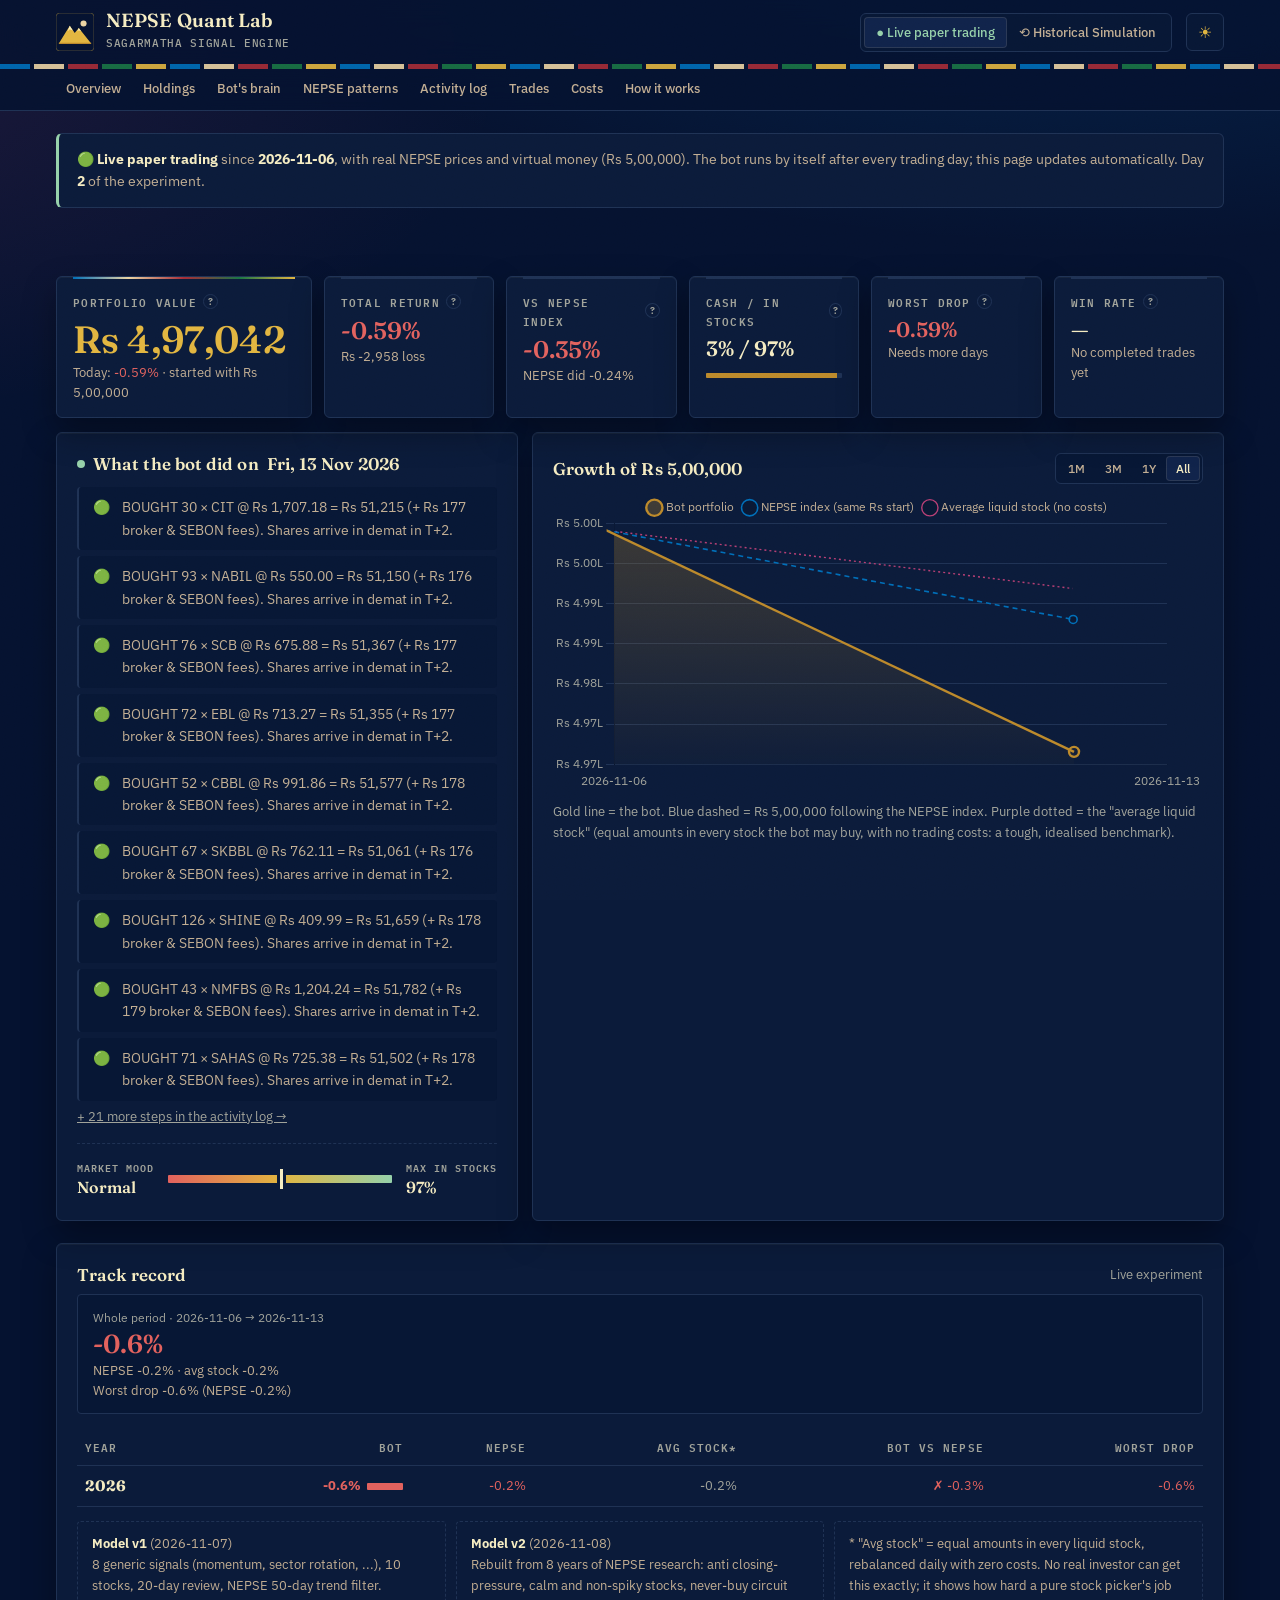
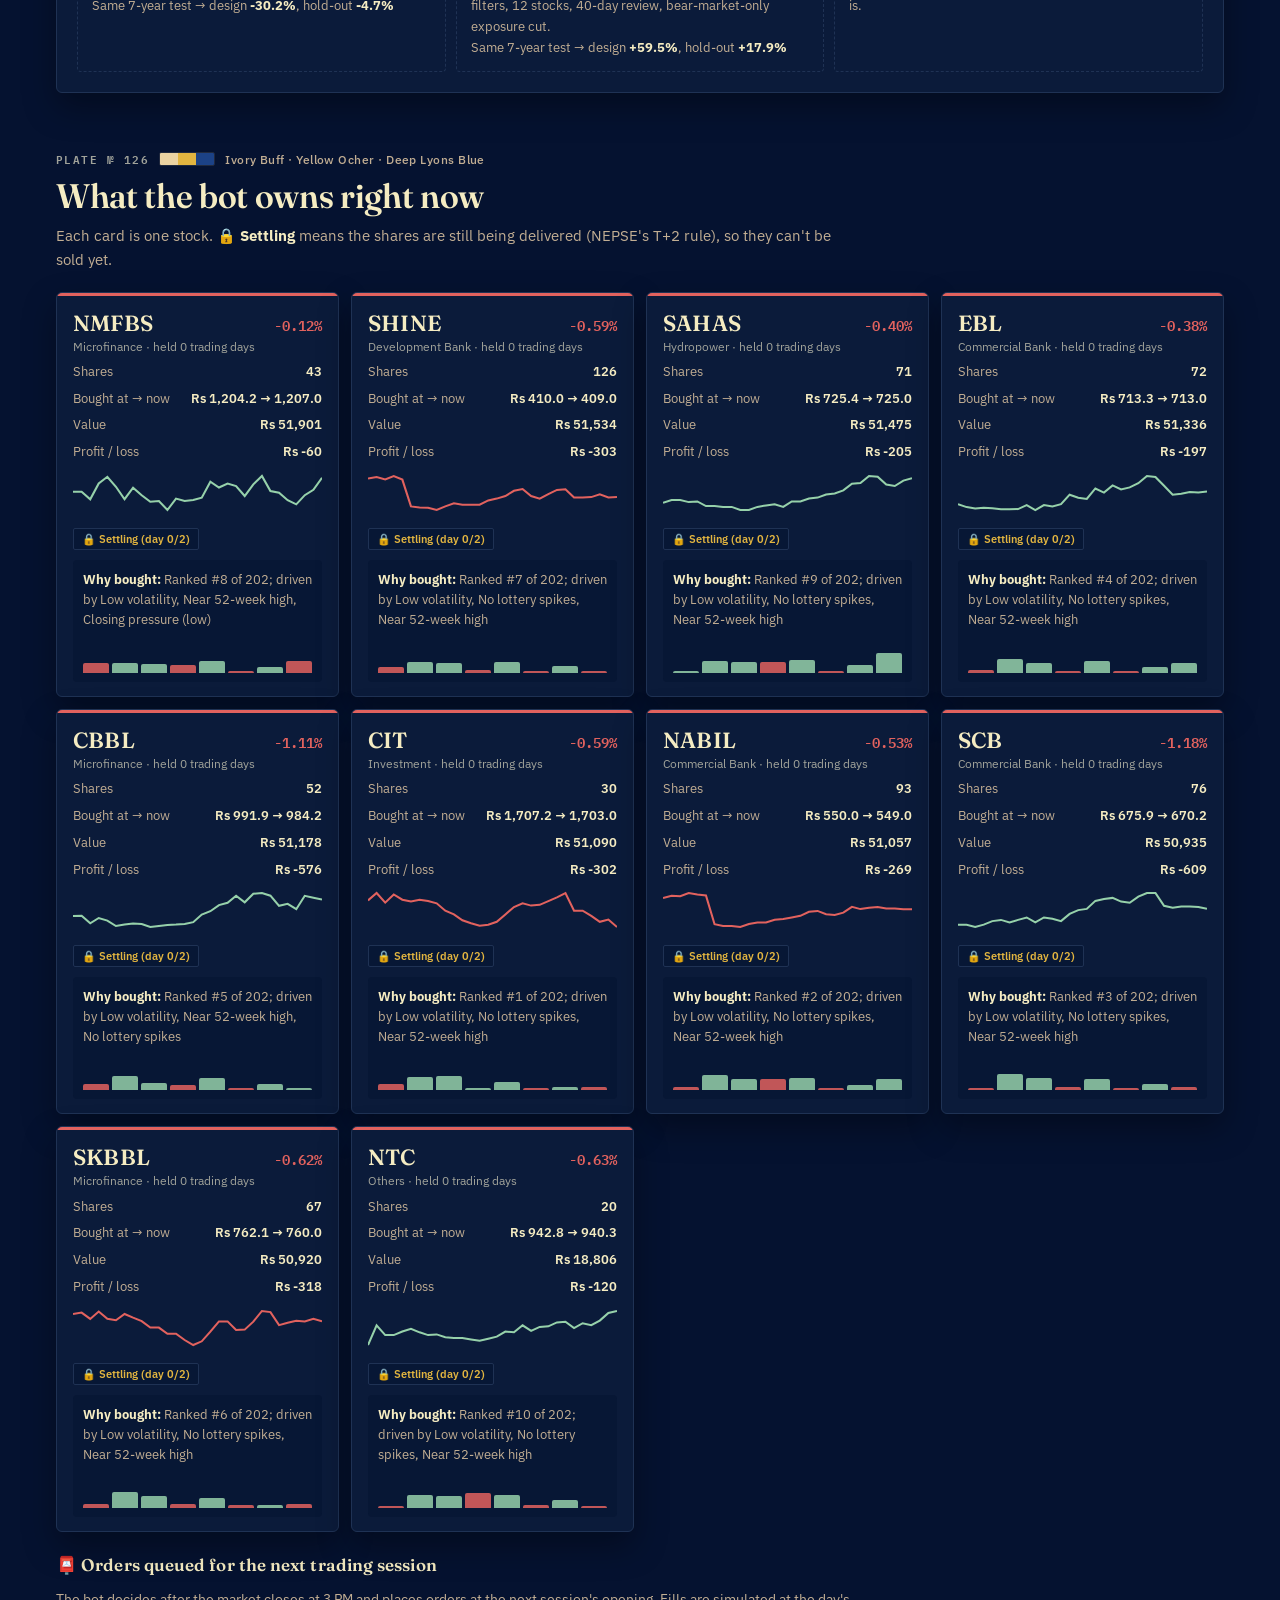
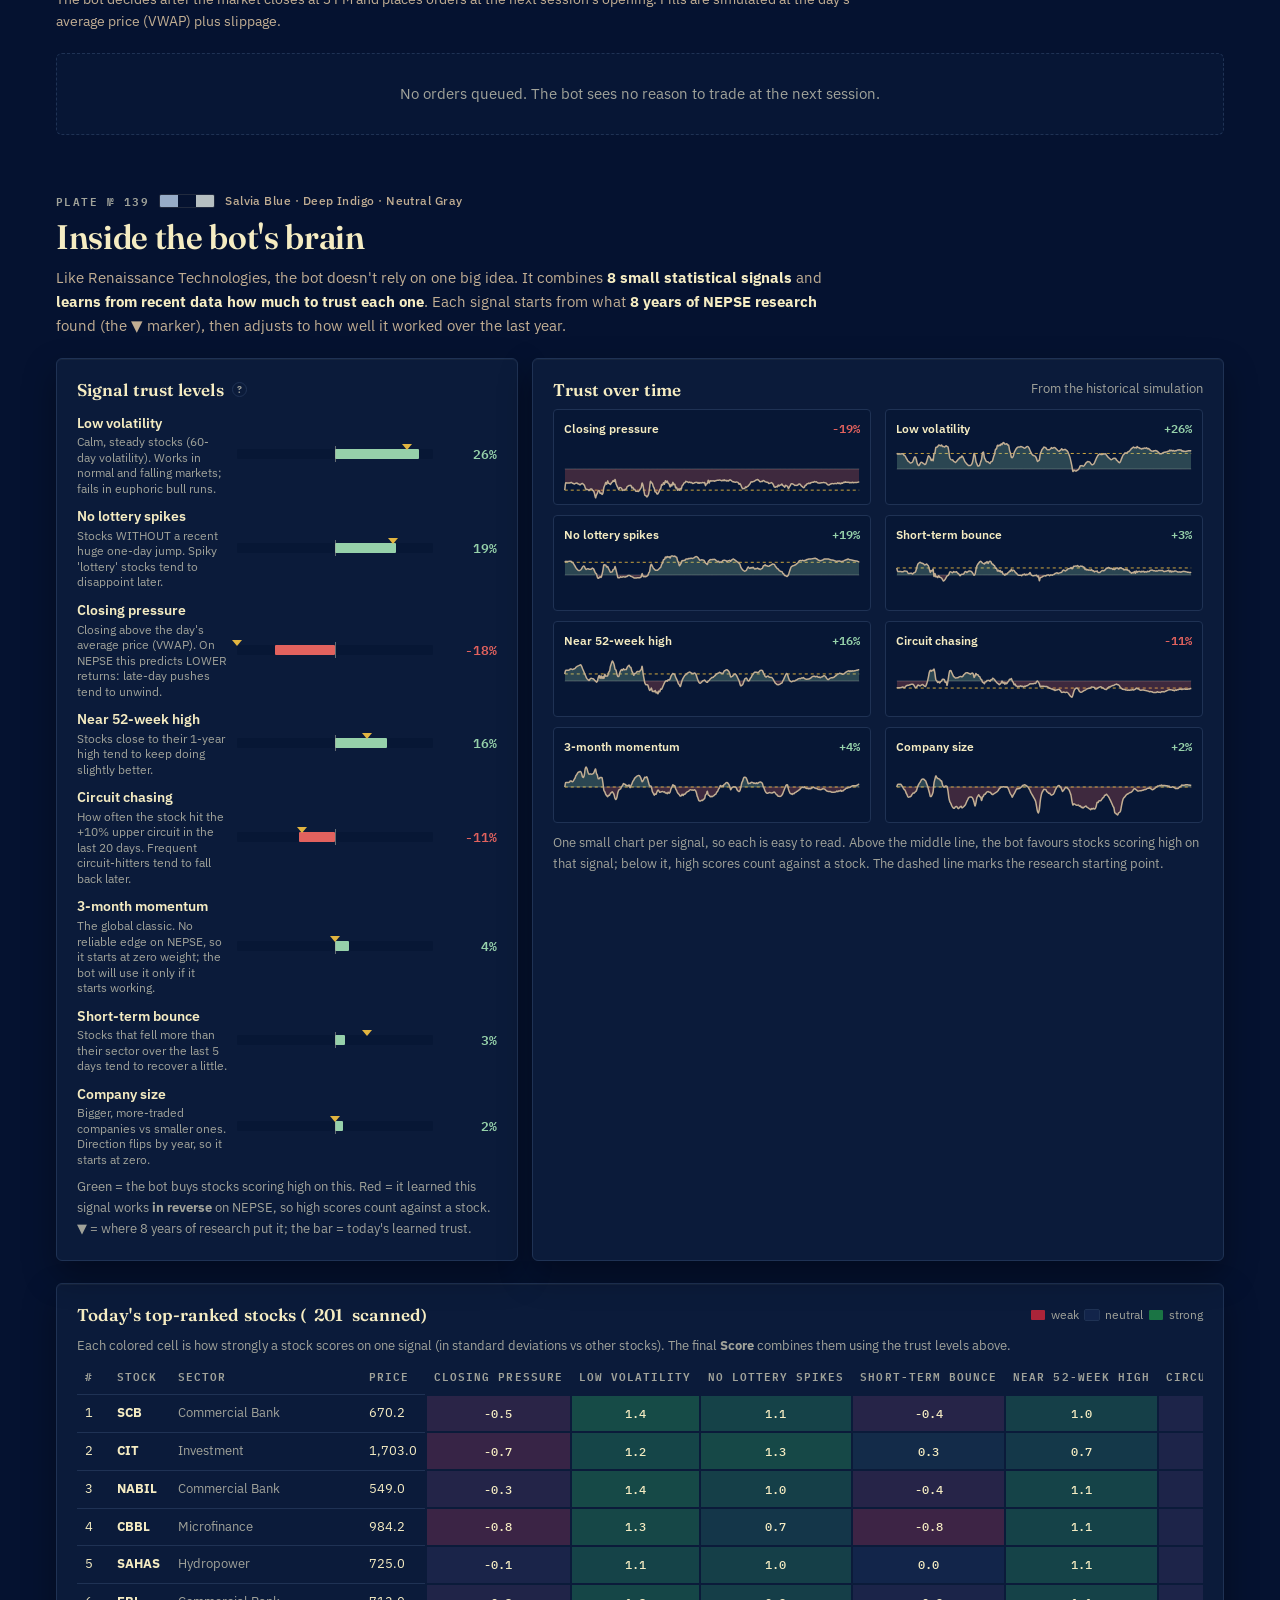
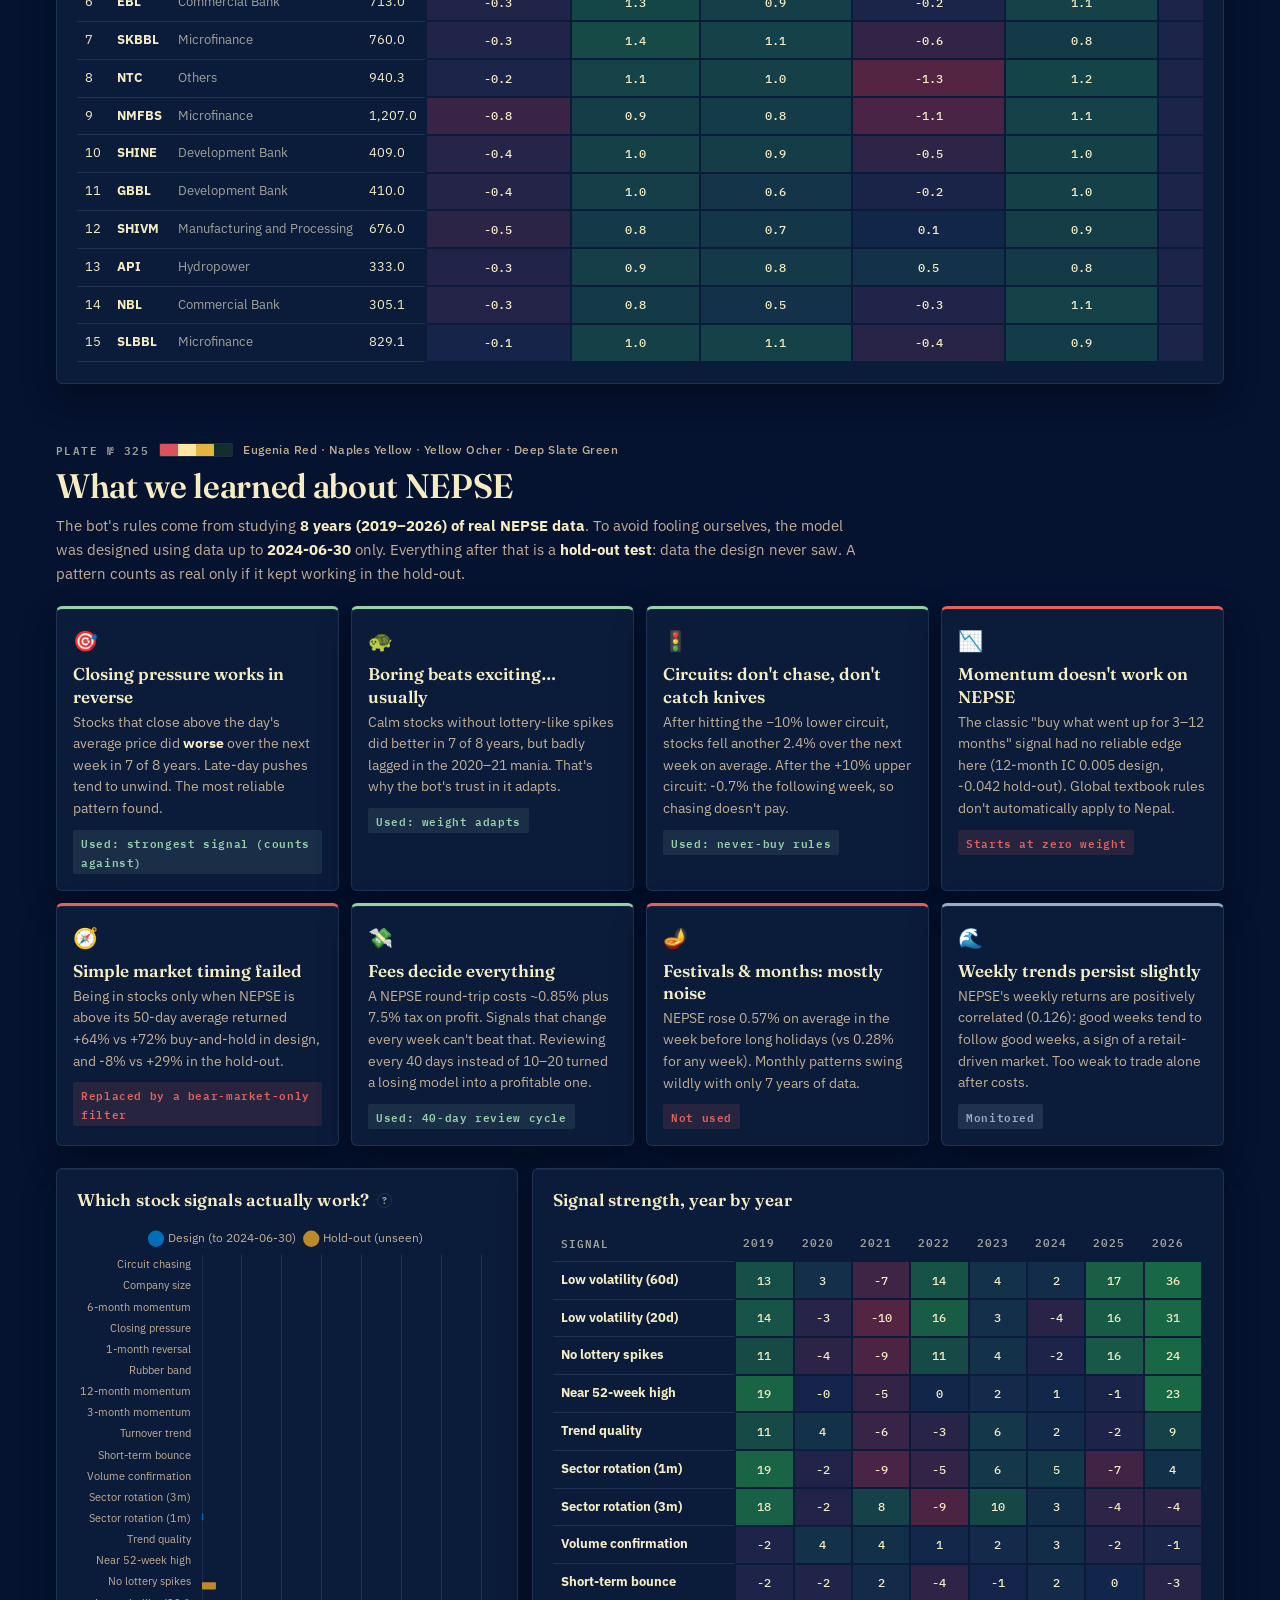
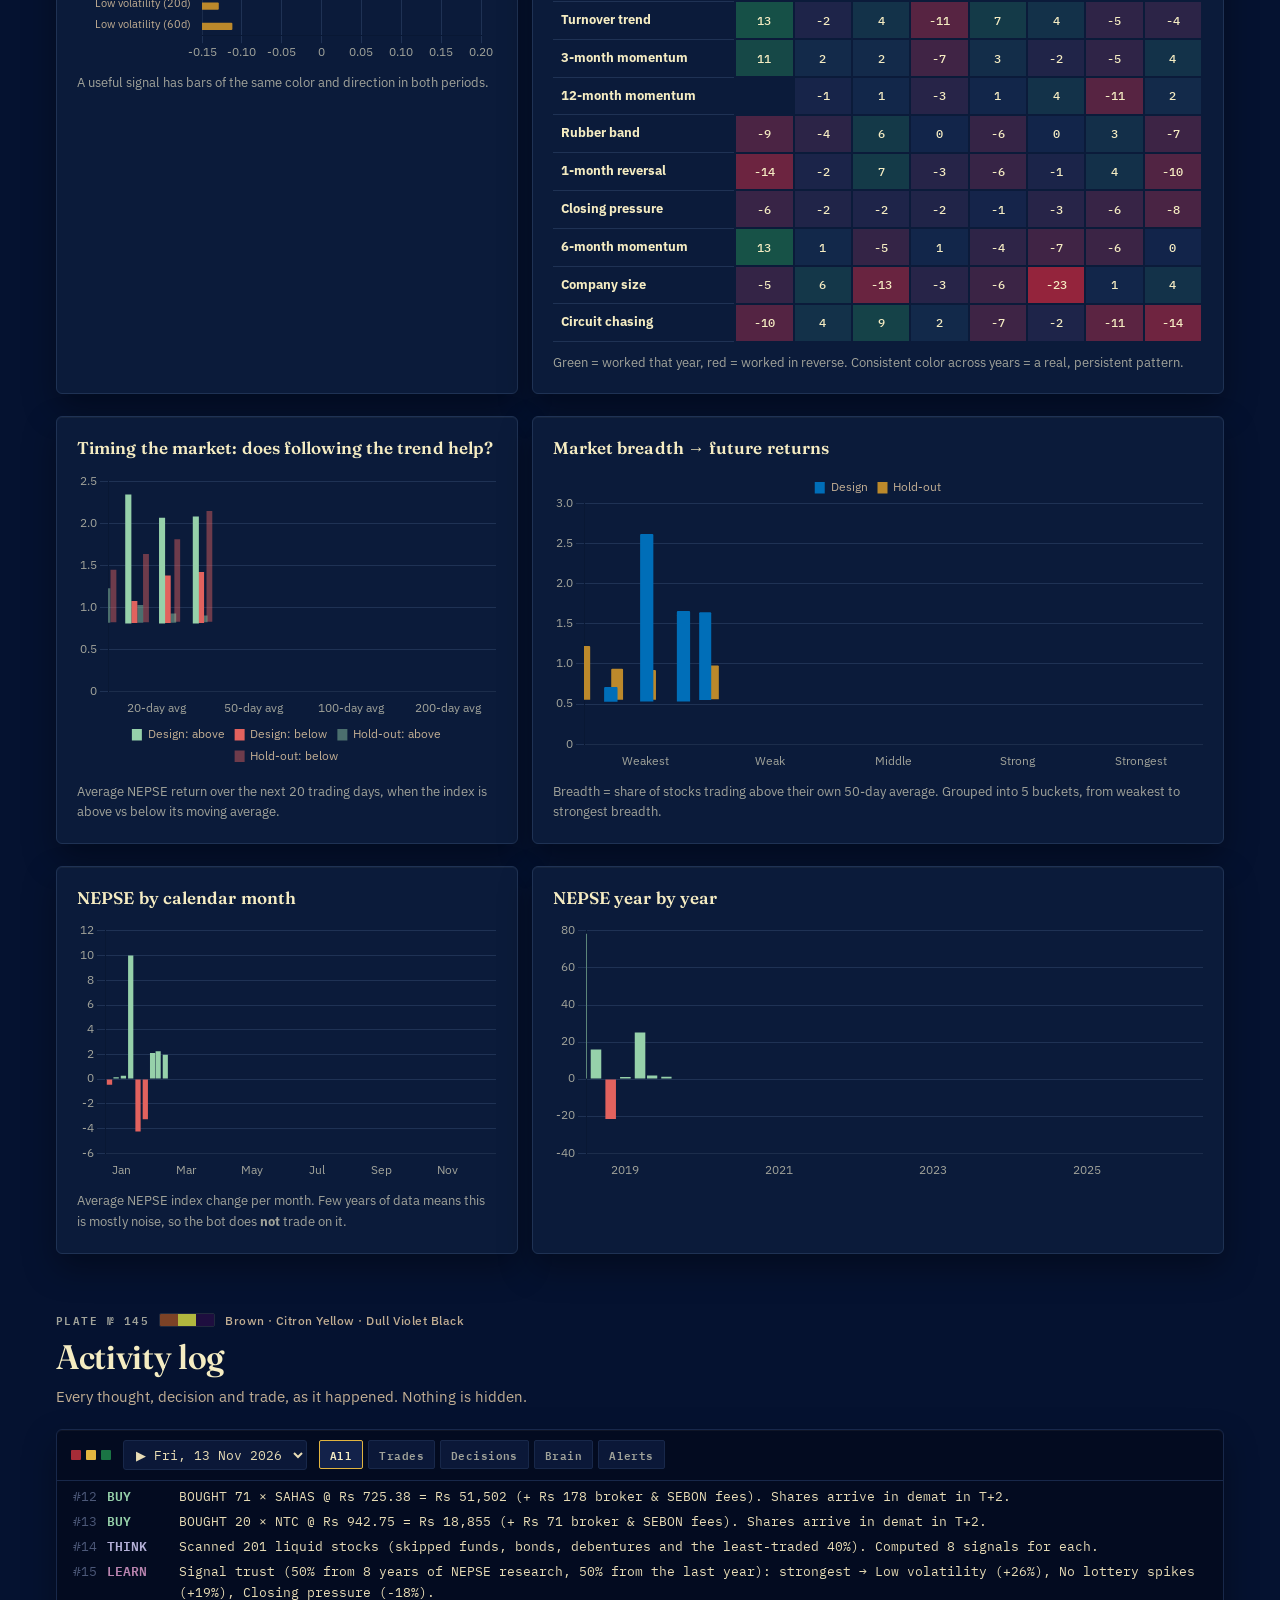
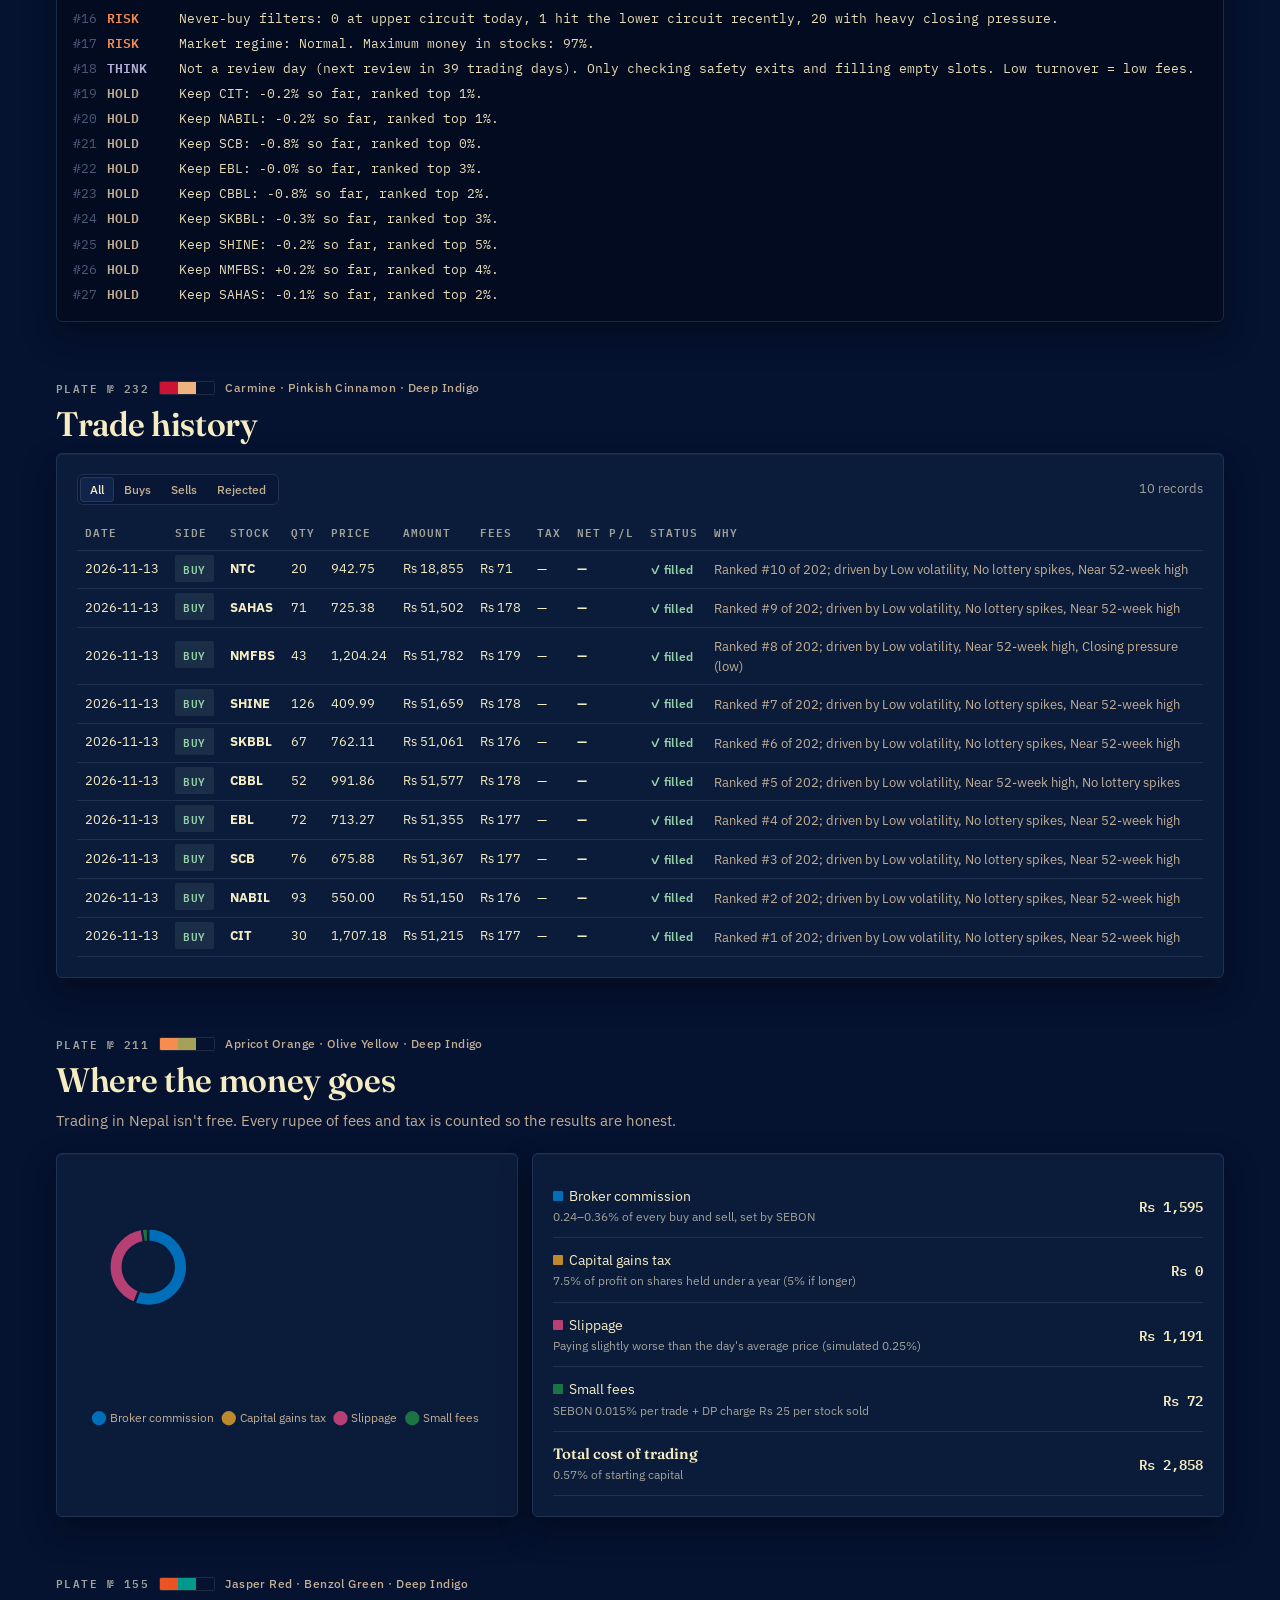
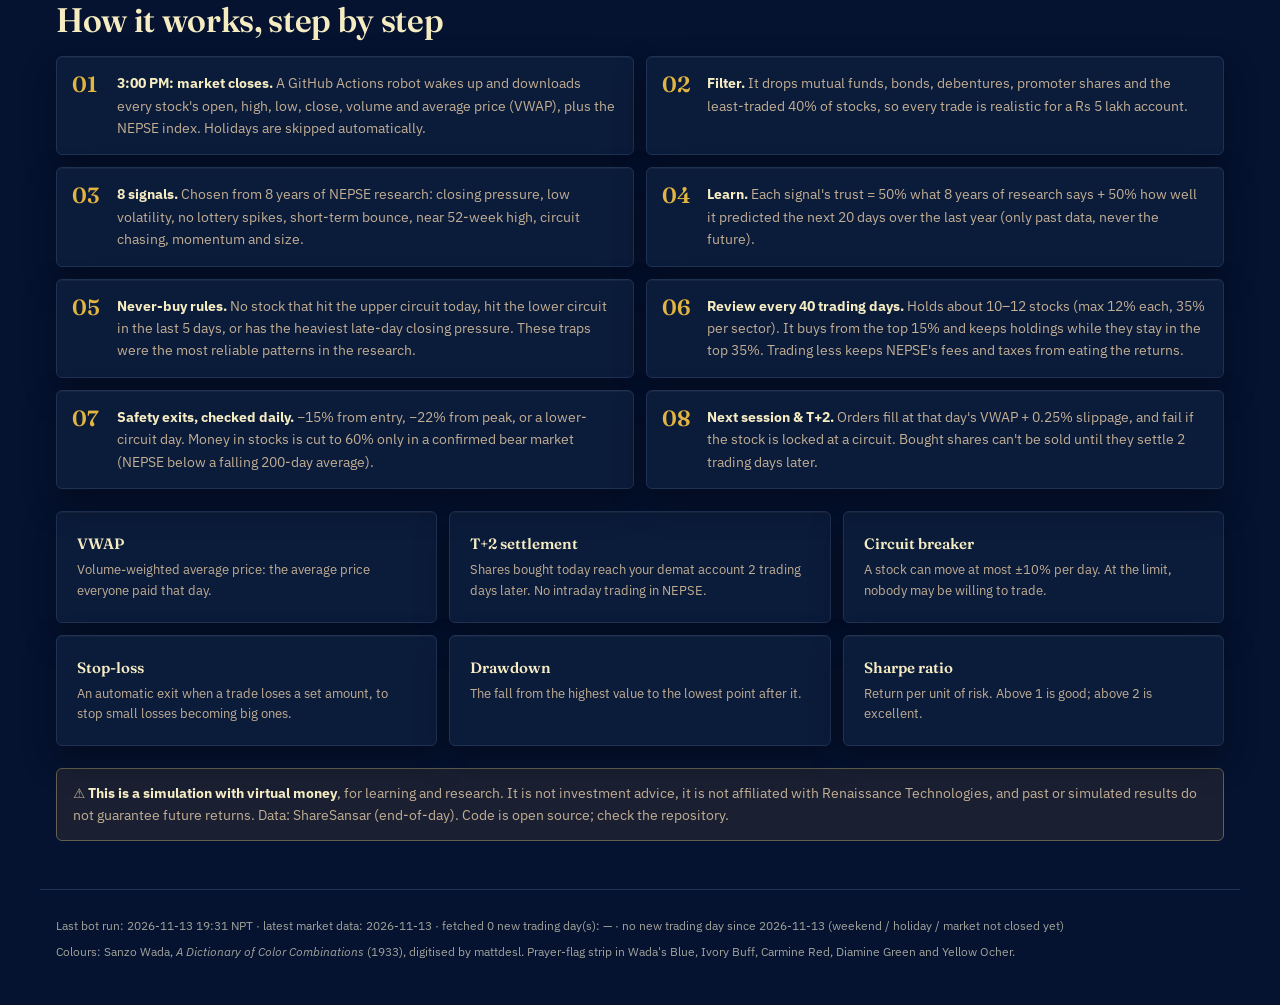
==== index.html @ 6a98572c "Publish dashboard 2026-11-13 19:31 NPT" ====
<!doctype html>
<html lang="en">
<head>
<meta charset="utf-8">
<meta name="viewport" content="width=device-width, initial-scale=1">
<title>NEPSE Quant Lab</title>
<meta name="description" content="A transparent, open-source paper-trading bot for the Nepal Stock Exchange. Starts with Rs 5,00,000 of virtual money and trades daily on real NEPSE data.">
<link rel="preconnect" href="https://fonts.googleapis.com">
<link rel="preconnect" href="https://fonts.gstatic.com" crossorigin>
<link href="https://fonts.googleapis.com/css2?family=Fraunces:opsz,wght@9..144,400;9..144,600;9..144,700&family=IBM+Plex+Sans:wght@400;500;600;700&family=IBM+Plex+Mono:wght@400;500;600&display=swap" rel="stylesheet">
<meta name="theme-color" content="#051230">
<link rel="stylesheet" href="style.css">
<link rel="icon" href="data:image/svg+xml,%3Csvg xmlns='http://www.w3.org/2000/svg' viewBox='0 0 40 40'%3E%3Crect width='40' height='40' rx='4' fill='%23051230'/%3E%3Cpath d='M4 31 15 13l5 7 4-5 12 16z' fill='%23e2b540'/%3E%3Cpath d='M15 13l3 5-3-1-2 2z' fill='%23f5ecc2'/%3E%3C/svg%3E">
</head>
<body>
<header class="top">
  <div class="wrap top-in">
    <div class="brand">
      <svg class="logo" viewBox="0 0 40 40" aria-hidden="true">
        <rect width="40" height="40" rx="4" fill="#051230" stroke="#e2b54055"/>
        <circle cx="29" cy="11" r="3.2" fill="#ebd3a2"/>
        <path d="M3 32 14.5 13.5l5.2 7.6 4.3-5.4L37 32z" fill="#e2b540"/>
        <path d="M14.5 13.5l3.2 4.8-3.2-1.2-2.3 2.1z M24 15.7l2.4 3.4-2.4-.9-1.6 1.4z" fill="#f5ecc2"/>
        <path d="M3 32h34" stroke="#bc892b" stroke-width="1.2"/>
      </svg>
      <div><b>NEPSE Quant Lab</b><small>SAGARMATHA SIGNAL ENGINE</small></div>
    </div>
    <div class="mode" role="tablist" aria-label="Portfolio view">
      <button class="on" data-mode="live" role="tab">● Live<span class="long"> paper trading</span></button>
      <button data-mode="backtest" role="tab">⟲ <span class="long">Historical </span>Simulation</button>
    </div>
    <button class="theme" id="theme" aria-label="Switch between night and paper theme" title="Night / paper">☾</button>
  </div>
  <div class="flags" aria-hidden="true"></div>
</header>

<nav class="subnav"><div class="wrap">
  <a href="#overview">Overview</a><a href="#holdings">Holdings</a><a href="#brain">Bot's brain</a><a href="#nepal">NEPSE patterns</a>
  <a href="#log">Activity log</a><a href="#trades">Trades</a><a href="#costs">Costs</a><a href="#how">How it works</a>
</div></nav>

<main class="wrap">
  <div class="banner" id="modeBanner"></div>

  <!-- ===================== OVERVIEW -->
  <section id="overview">
    <div class="kpis">
      <div class="kpi big">
        <label>Portfolio value <i class="tip" data-tip="Cash + current market value of all shares the bot owns.">?</i></label>
        <div class="val" id="kEquity">—</div>
        <div class="sub" id="kEquitySub"></div>
      </div>
      <div class="kpi"><label>Total return <i class="tip" data-tip="Profit or loss since the start, after ALL fees and taxes.">?</i></label><div class="val" id="kRet">—</div><div class="sub" id="kRetSub"></div></div>
      <div class="kpi"><label>vs NEPSE index <i class="tip" data-tip="How much better (or worse) the bot did than simply holding the whole market (the NEPSE index).">?</i></label><div class="val" id="kAlpha">—</div><div class="sub" id="kAlphaSub"></div></div>
      <div class="kpi"><label>Cash / In stocks <i class="tip" data-tip="The bot keeps some cash aside, more when the market mood is bad.">?</i></label><div class="val sm" id="kCash">—</div><div class="bar"><span id="kCashBar"></span></div></div>
      <div class="kpi"><label>Worst drop <i class="tip" data-tip="Max drawdown: the biggest fall from a high point. Shows how painful the ride was.">?</i></label><div class="val sm" id="kDD">—</div><div class="sub" id="kDDSub"></div></div>
      <div class="kpi"><label>Win rate <i class="tip" data-tip="Share of completed trades (bought and sold) that made money after costs.">?</i></label><div class="val sm" id="kWin">—</div><div class="sub" id="kWinSub"></div></div>
    </div>

    <div class="grid2">
      <div class="card story">
        <h3><span class="dot pulse"></span> What the bot did on <span id="storyDate">—</span></h3>
        <div id="story"></div>
        <div class="mood">
          <div><small>Market mood</small><b id="mood">—</b></div>
          <div class="gauge"><span id="moodNeedle"></span></div>
          <div><small>Max in stocks</small><b id="gross">—</b></div>
        </div>
      </div>
      <div class="card">
        <div class="card-h"><h3>Growth of Rs 5,00,000</h3>
          <div class="seg" id="rangeSeg"><button data-r="31">1M</button><button data-r="92">3M</button><button data-r="366">1Y</button><button class="on" data-r="0">All</button></div></div>
        <div class="chart"><canvas id="eqChart"></canvas></div>
        <p class="hint">Gold line = the bot. Blue dashed = Rs 5,00,000 following the NEPSE index. Purple dotted = the "average liquid stock" (equal amounts in every stock the bot may buy, with no trading costs: a tough, idealised benchmark).</p>
      </div>
    </div>

    <div class="card mt" id="record">
      <div class="card-h"><h3>Track record</h3><span class="muted" id="recordNote"></span></div>
      <div class="split" id="split"></div>
      <div class="tablewrap"><table class="years" id="yearTable"></table></div>
      <div class="models" id="models"></div>
    </div>
  </section>

  <!-- ===================== HOLDINGS -->
  <section id="holdings">
    <div class="plate" data-plate="holdings"></div>
    <h2>What the bot owns right now</h2>
    <p class="lead">Each card is one stock. <b>🔒 Settling</b> means the shares are still being delivered (NEPSE's T+2 rule), so they can't be sold yet.</p>
    <div class="holds" id="holds"></div>
    <h3 class="mt">📮 Orders queued for the next trading session</h3>
    <p class="lead small">The bot decides after the market closes at 3 PM and places orders at the next session's opening. Fills are simulated at the day's average price (VWAP) plus slippage.</p>
    <div class="orders" id="orders"></div>
  </section>

  <!-- ===================== BRAIN -->
  <section id="brain">
    <div class="plate" data-plate="brain"></div>
    <h2>Inside the bot's brain</h2>
    <p class="lead">Like Renaissance Technologies, the bot doesn't rely on one big idea. It combines <b>8 small statistical signals</b> and <b>learns from recent data how much to trust each one</b>. Each signal starts from what <b>8 years of NEPSE research</b> found (the ▼ marker), then adjusts to how well it worked over the last year.</p>
    <div class="grid2">
      <div class="card">
        <h3>Signal trust levels <i class="tip" data-tip="Weight of each signal in the final score. Learned every day from how well each signal predicted the next 20 days of returns over the last 120 trading days.">?</i></h3>
        <div id="weights"></div>
      </div>
      <div class="card">
        <div class="card-h"><h3>Trust over time</h3><span class="muted" id="multNote"></span></div>
        <div class="multiples" id="mults"></div>
        <p class="hint">One small chart per signal, so each is easy to read. Above the middle line, the bot favours stocks scoring high on that signal; below it, high scores count against a stock. The dashed line marks the research starting point.</p>
      </div>
    </div>
    <div class="card mt">
      <div class="card-h"><h3>Today's top-ranked stocks (<span id="uniN">—</span> scanned)</h3>
      <span class="legend"><i class="neg"></i>weak <i class="mid"></i>neutral <i class="pos"></i>strong</span></div>
      <p class="hint">Each colored cell is how strongly a stock scores on one signal (in standard deviations vs other stocks). The final <b>Score</b> combines them using the trust levels above.</p>
      <div class="tablewrap"><table class="heat" id="heat"></table></div>
    </div>
  </section>

  <!-- ===================== RESEARCH -->
  <section id="nepal">
    <div class="plate" data-plate="nepal"></div>
    <h2>What we learned about NEPSE</h2>
    <p class="lead">The bot's rules come from studying <b><span id="rsYears">—</span> of real NEPSE data</b>. To avoid fooling ourselves, the model was designed using data up to <b><span id="rsCut">—</span></b> only. Everything after that is a <b>hold-out test</b>: data the design never saw. A pattern counts as real only if it kept working in the hold-out.</p>
    <div class="findings" id="findings"></div>
    <div class="grid2 mt">
      <div class="card">
        <h3>Which stock signals actually work? <i class="tip" data-tip="Average correlation (IC) between each signal and the next 20 days' returns. Positive = high score → higher future return. Bars show the design period vs the unseen hold-out.">?</i></h3>
        <div class="chart tall"><canvas id="icChart"></canvas></div>
        <p class="hint">A useful signal has bars of the same color and direction in both periods.</p>
      </div>
      <div class="card">
        <h3>Signal strength, year by year</h3>
        <div class="tablewrap"><table class="heat" id="icYears"></table></div>
        <p class="hint">Green = worked that year, red = worked in reverse. Consistent color across years = a real, persistent pattern.</p>
      </div>
    </div>
    <div class="grid2 mt">
      <div class="card">
        <h3>Timing the market: does following the trend help?</h3>
        <div class="chart"><canvas id="trendChart"></canvas></div>
        <p class="hint">Average NEPSE return over the next 20 trading days, when the index is above vs below its moving average.</p>
      </div>
      <div class="card">
        <h3>Market breadth → future returns</h3>
        <div class="chart"><canvas id="breadthChart"></canvas></div>
        <p class="hint">Breadth = share of stocks trading above their own 50-day average. Grouped into 5 buckets, from weakest to strongest breadth.</p>
      </div>
    </div>
    <div class="grid2 mt">
      <div class="card">
        <h3>NEPSE by calendar month</h3>
        <div class="chart sm"><canvas id="monthChart"></canvas></div>
        <p class="hint">Average NEPSE index change per month. Few years of data means this is mostly noise, so the bot does <b>not</b> trade on it.</p>
      </div>
      <div class="card">
        <h3>NEPSE year by year</h3>
        <div class="chart sm"><canvas id="yearChart"></canvas></div>
      </div>
    </div>
  </section>

  <!-- ===================== LOG -->
  <section id="log">
    <div class="plate" data-plate="log"></div>
    <h2>Activity log</h2>
    <p class="lead">Every thought, decision and trade, as it happened. Nothing is hidden.</p>
    <div class="card term">
      <div class="term-h">
        <span class="lights"><i></i><i></i><i></i></span>
        <select id="daySel" aria-label="Choose day"></select>
        <div class="filters" id="filters"></div>
      </div>
      <div class="term-body" id="term"></div>
    </div>
  </section>

  <!-- ===================== TRADES -->
  <section id="trades">
    <div class="plate" data-plate="trades"></div>
    <h2>Trade history</h2>
    <div class="card">
      <div class="card-h"><div class="seg" id="tradeSeg"><button class="on" data-f="all">All</button><button data-f="BUY">Buys</button><button data-f="SELL">Sells</button><button data-f="REJECTED">Rejected</button></div>
      <span class="muted" id="tradeCount"></span></div>
      <div class="tablewrap"><table class="trades" id="tradeTable"></table></div>
    </div>
  </section>

  <!-- ===================== COSTS -->
  <section id="costs">
    <div class="plate" data-plate="costs"></div>
    <h2>Where the money goes</h2>
    <p class="lead">Trading in Nepal isn't free. Every rupee of fees and tax is counted so the results are honest.</p>
    <div class="grid2">
      <div class="card"><div class="chart sm"><canvas id="feeChart"></canvas></div></div>
      <div class="card" id="feeList"></div>
    </div>
  </section>

  <!-- ===================== HOW -->
  <section id="how">
    <div class="plate" data-plate="how"></div>
    <h2>How it works, step by step</h2>
    <ol class="steps">
      <li><b>3:00 PM: market closes.</b> A GitHub Actions robot wakes up and downloads every stock's open, high, low, close, volume and average price (VWAP), plus the NEPSE index. Holidays are skipped automatically.</li>
      <li><b>Filter.</b> It drops mutual funds, bonds, debentures, promoter shares and the least-traded 40% of stocks, so every trade is realistic for a Rs 5 lakh account.</li>
      <li><b>8 signals.</b> Chosen from 8 years of NEPSE research: closing pressure, low volatility, no lottery spikes, short-term bounce, near 52-week high, circuit chasing, momentum and size.</li>
      <li><b>Learn.</b> Each signal's trust = 50% what 8 years of research says + 50% how well it predicted the next 20 days over the last year (only past data, never the future).</li>
      <li><b>Never-buy rules.</b> No stock that hit the upper circuit today, hit the lower circuit in the last 5 days, or has the heaviest late-day closing pressure. These traps were the most reliable patterns in the research.</li>
      <li><b>Review every 40 trading days.</b> Holds about 10–12 stocks (max 12% each, 35% per sector). It buys from the top 15% and keeps holdings while they stay in the top 35%. Trading less keeps NEPSE's fees and taxes from eating the returns.</li>
      <li><b>Safety exits, checked daily.</b> −15% from entry, −22% from peak, or a lower-circuit day. Money in stocks is cut to 60% only in a confirmed bear market (NEPSE below a falling 200-day average).</li>
      <li><b>Next session &amp; T+2.</b> Orders fill at that day's VWAP + 0.25% slippage, and fail if the stock is locked at a circuit. Bought shares can't be sold until they settle 2 trading days later.</li>
    </ol>
    <div class="grid3 mt">
      <div class="card gl"><b>VWAP</b><p>Volume-weighted average price: the average price everyone paid that day.</p></div>
      <div class="card gl"><b>T+2 settlement</b><p>Shares bought today reach your demat account 2 trading days later. No intraday trading in NEPSE.</p></div>
      <div class="card gl"><b>Circuit breaker</b><p>A stock can move at most ±10% per day. At the limit, nobody may be willing to trade.</p></div>
      <div class="card gl"><b>Stop-loss</b><p>An automatic exit when a trade loses a set amount, to stop small losses becoming big ones.</p></div>
      <div class="card gl"><b>Drawdown</b><p>The fall from the highest value to the lowest point after it.</p></div>
      <div class="card gl"><b>Sharpe ratio</b><p>Return per unit of risk. Above 1 is good; above 2 is excellent.</p></div>
    </div>
    <div class="disclaimer">
      ⚠️ <b>This is a simulation with virtual money</b>, for learning and research. It is not investment advice, it is not affiliated with Renaissance Technologies, and past or simulated results do not guarantee future returns. Data: ShareSansar (end-of-day). Code is open source; check the repository.
    </div>
  </section>
</main>
<footer class="wrap foot">
  <span id="updated">—</span> · <span id="runlog"></span>
  <span class="credit">Colours: Sanzo Wada, <i>A Dictionary of Color Combinations</i> (1933), digitised by mattdesl. Prayer-flag strip in Wada's Blue, Ivory Buff, Carmine Red, Diamine Green and Yellow Ocher.</span>
</footer>

<script src="chart.umd.min.js"></script>
<script src="app.js"></script>
</body>
</html>
---- style.css ----
/* NEPSE Quant Lab — "Himalayan night, printed after Wada"
   Every colour below is taken from Sanzo Wada's "A Dictionary of Color Combinations"
   (1933; digitised by mattdesl). Names are given next to each value. Tints marked
   "mix" are blends of two Wada colours. Chart palettes were checked with a colour-blindness
   validator against these exact surfaces. */

:root{
  /* surfaces: Deep Indigo night */
  --bg:#051230;            /* Deep Indigo */
  --bg2:#071735;           /* mix Deep Indigo + Dark Tyrian Blue */
  --card:#0b1b3a;          /* mix Deep Indigo + Slate Color */
  --card2:#10234a;         /* mix Deep Indigo + Deep Lyons Blue */
  --line:#1f3254;          /* mix Slate Color + Deep Indigo */
  --line2:#ebd3a21f;       /* Ivory Buff, faint */
  /* ink: old paper */
  --ink:#f5ecc2;           /* Sulpher Yellow */
  --ink2:#c2ae93;          /* Ecru */
  --muted:#a1a39a;         /* Warm Gray */
  /* meaning */
  --green:#96d1aa;         /* Cobalt Green: gains */
  --red:#e2625e;           /* Eugenia Red A: losses */
  --green-s:#96d1aa1c; --red-s:#e2625e1f;
  --amber:#e2b540;         /* Yellow Ocher: accent, alerts */
  --blue:#97acc8;          /* Salvia Blue: information */
  --violet:#b984af;        /* Lilac */
  --accent:#e2b540;
  /* categorical (validated on --card, dark): Khaki, Blue, Rosolanc Purple, Diamine Green */
  --c1:#bc892b; --c2:#006eb8; --c3:#b73f74; --c4:#1a7444;
  /* diverging heat: Diamine Green / Pompeian Red around a neutral night tone */
  --heat-pos:#1a7444; --heat-neg:#ab2439; --heat-mid:#12244a; --heat-ink:#f5ecc2;
  --term:#030b20; --termink:#e8dcb5; --termline:#18284a;
  --shadow:0 1px 0 #ebd3a20d inset,0 14px 32px #00000059;
  --grain:.07;
  /* prayer flags (lungta): sky, wind, fire, water, earth */
  --f1:#006eb8;            /* Blue */
  --f2:#ebd3a2;            /* Ivory Buff */
  --f3:#a62c37;            /* Carmine Red */
  --f4:#1a7444;            /* Diamine Green */
  --f5:#e2b540;            /* Yellow Ocher */
  color-scheme:dark;
}
:root[data-theme="light"]{
  /* paper: printed plate */
  --bg:#f6efd9;            /* mix Sulpher Yellow + white */
  --bg2:#efe6c8;
  --card:#fbf7ea;
  --card2:#f3ebd2;
  --line:#ddd0ac;          /* mix Ecru + paper */
  --line2:#05123014;
  --ink:#051230;           /* Deep Indigo */
  --ink2:#34454c;          /* Slate Color */
  --muted:#70727c;         /* Deep Violet / Plumbeous */
  --green:#1a7444;         /* Diamine Green */
  --red:#ab2439;           /* Pompeian Red */
  --green-s:#1a74441a; --red-s:#ab24391a;
  --amber:#bb7125;         /* Raw Sienna */
  --blue:#005b8d;          /* Helvetia Blue */
  --violet:#59256a;        /* Red Violet */
  --accent:#bb7125;
  /* categorical (validated on paper): Raw Sienna, Helvetia Blue, Aconite Violet, Green */
  --c1:#bb7125; --c2:#005b8d; --c3:#a36aa5; --c4:#489b6e;
  --heat-pos:#1a7444; --heat-neg:#ab2439; --heat-mid:#efe6c8; --heat-ink:#051230;
  --term:#051230; --termink:#f5ecc2; --termline:#1c2f55;
  --shadow:0 1px 2px #05123012,0 10px 24px #0512300d;
  --grain:.05;
  color-scheme:light;
}

*{box-sizing:border-box}
html{scroll-behavior:smooth;scroll-padding-top:122px}
body{margin:0;background:var(--bg);color:var(--ink);font:15px/1.6 "IBM Plex Sans",system-ui,sans-serif;-webkit-font-smoothing:antialiased;overflow-x:hidden;
  background-image:radial-gradient(1200px 520px at 85% -120px,color-mix(in srgb,var(--c2) 22%,transparent),transparent 70%),
                   radial-gradient(900px 480px at -10% 8%,color-mix(in srgb,var(--c3) 12%,transparent),transparent 70%);
  background-attachment:fixed}
/* paper grain */
body::before{content:"";position:fixed;inset:0;pointer-events:none;z-index:100;opacity:var(--grain);mix-blend-mode:overlay;
  background-image:url("data:image/svg+xml,%3Csvg xmlns='http://www.w3.org/2000/svg' width='220' height='220'%3E%3Cfilter id='n'%3E%3CfeTurbulence type='fractalNoise' baseFrequency='.9' numOctaves='2' stitchTiles='stitch'/%3E%3C/filter%3E%3Crect width='100%25' height='100%25' filter='url(%23n)'/%3E%3C/svg%3E")}
.wrap{max-width:1200px;margin:0 auto;padding:0 16px}
h2{font:600 34px/1.15 Fraunces,Georgia,serif;letter-spacing:-.01em;margin:0 0 8px;font-variation-settings:"opsz" 72}
h3{font:600 17px/1.3 Fraunces,Georgia,serif;margin:0 0 12px;display:flex;align-items:center;gap:8px;letter-spacing:.005em}
section{padding:46px 0 8px}
.lead{color:var(--ink2);margin:0 0 20px;max-width:800px}.lead.small{font-size:14px}
.lead b{color:var(--ink)}
.hint{color:var(--muted);font-size:13px;margin:10px 0 0}
.muted{color:var(--muted);font-size:13px}
.mt{margin-top:22px}
.up{color:var(--green)}.down{color:var(--red)}
a{color:var(--amber)}

/* ---------- section plate (Wada combination label) */
.plate{display:inline-flex;align-items:center;gap:10px;margin:0 0 10px;font:600 10.5px/1 "IBM Plex Mono",monospace;letter-spacing:.14em;text-transform:uppercase;color:var(--muted)}
.plate .sw{display:inline-flex;border:1px solid var(--line2);border-radius:2px;overflow:hidden}
.plate .sw i{width:18px;height:12px;display:block}
.plate .nm{letter-spacing:.04em;text-transform:none;font:500 11.5px "IBM Plex Sans";color:var(--ink2)}
.rule{height:1px;background:linear-gradient(90deg,var(--line),transparent);margin:0 0 18px}

/* ---------- header */
.top{position:sticky;top:0;z-index:20;background:color-mix(in srgb,var(--bg) 86%,transparent);backdrop-filter:blur(14px)}
.top-in{display:flex;align-items:center;gap:14px;height:64px}
.brand{display:flex;align-items:center;gap:12px;margin-right:auto;min-width:0}
.brand b{display:block;font:600 19px/1.1 Fraunces,Georgia,serif;letter-spacing:.005em}
.brand small{color:var(--muted);font:500 11px "IBM Plex Mono";letter-spacing:.06em}
.logo{width:38px;height:38px;flex:none;display:block}
.flags{height:5px;background:repeating-linear-gradient(90deg,var(--f1) 0 34px,var(--f2) 34px 68px,var(--f3) 68px 102px,var(--f4) 102px 136px,var(--f5) 136px 170px);opacity:.9;
  -webkit-mask:repeating-linear-gradient(90deg,#000 0 30px,transparent 30px 34px);mask:repeating-linear-gradient(90deg,#000 0 30px,transparent 30px 34px)}
.mode{display:flex;background:var(--bg2);border:1px solid var(--line);border-radius:6px;padding:3px}
.mode button,.seg button{border:0;background:none;color:var(--ink2);font:500 13px "IBM Plex Sans";padding:7px 12px;border-radius:4px;cursor:pointer;white-space:nowrap}
.mode button.on{background:var(--card2);color:var(--ink);box-shadow:inset 0 0 0 1px var(--line2)}
.mode button.on[data-mode=live]{color:var(--green)}
.theme{border:1px solid var(--line);background:var(--bg2);color:var(--amber);width:38px;height:38px;border-radius:6px;cursor:pointer;font-size:16px}
.subnav{position:sticky;top:69px;z-index:19;background:color-mix(in srgb,var(--bg) 90%,transparent);backdrop-filter:blur(14px);border-bottom:1px solid var(--line)}
.subnav .wrap{display:flex;gap:2px;overflow-x:auto;scrollbar-width:none}
.subnav a{color:var(--ink2);text-decoration:none;font:500 13px "IBM Plex Sans";padding:11px 10px;white-space:nowrap;border-bottom:2px solid transparent}
.subnav a:hover{color:var(--ink);border-color:var(--amber)}

.banner{margin-top:22px;padding:14px 18px;border-radius:6px;font-size:14px;border:1px solid var(--line);background:var(--card);color:var(--ink2)}
.banner b{color:var(--ink)}
.banner.live{border-left:3px solid var(--green)}
.banner.bt{border-left:3px solid var(--c3)}

/* ---------- cards & KPIs */
.card{background:var(--card);border:1px solid var(--line);border-radius:6px;padding:20px;box-shadow:var(--shadow);min-width:0}
.card-h{display:flex;justify-content:space-between;align-items:center;gap:10px;flex-wrap:wrap;margin-bottom:8px}.card-h h3{margin:0}
.kpis{display:grid;grid-template-columns:1.5fr repeat(5,1fr);gap:12px;margin:22px 0 14px}
.kpi{background:var(--card);border:1px solid var(--line);border-radius:6px;padding:15px 16px;box-shadow:var(--shadow);min-width:0;position:relative}
.kpi::after{content:"";position:absolute;left:16px;right:16px;top:0;height:2px;background:var(--line)}
.kpi.big::after{background:linear-gradient(90deg,var(--f1),var(--f2),var(--f3),var(--f4),var(--f5))}
.kpi label{font:600 10.5px "IBM Plex Mono";color:var(--muted);text-transform:uppercase;letter-spacing:.12em;display:flex;align-items:center;gap:6px}
.kpi .val{font:600 24px/1.2 Fraunces,Georgia,serif;margin-top:6px;font-variant-numeric:lining-nums tabular-nums}
.kpi.big .val{font-size:38px;color:var(--amber)}.kpi .val.sm{font-size:21px}
.kpi .sub{font-size:12.5px;color:var(--ink2)}
.bar{height:5px;border-radius:1px;background:var(--line);margin-top:12px;overflow:hidden}.bar span{display:block;height:100%;background:var(--c1);width:0;transition:width 1s}
.tip{font-style:normal;width:15px;height:15px;border-radius:50%;border:1px solid var(--line);display:inline-grid;place-items:center;font:600 9.5px "IBM Plex Sans";cursor:help;color:var(--muted);position:relative;text-transform:none;letter-spacing:0}
.tip:hover::after,.tip:focus::after{content:attr(data-tip);position:absolute;left:50%;top:22px;transform:translateX(-50%);width:230px;background:var(--ink);color:var(--bg);padding:9px 11px;border-radius:4px;font:500 12px/1.45 "IBM Plex Sans";z-index:5;box-shadow:var(--shadow)}
.grid2{display:grid;grid-template-columns:1fr 1.5fr;gap:14px}
.grid3{display:grid;grid-template-columns:repeat(3,1fr);gap:12px}
.chart{position:relative;height:300px}.chart.sm{height:260px}.chart.tall{height:440px}
.seg{display:flex;background:var(--bg2);border:1px solid var(--line);border-radius:6px;padding:2px}
.seg button{padding:5px 10px;font-size:12px}.seg button.on{background:var(--card2);color:var(--ink);box-shadow:inset 0 0 0 1px var(--line2)}

/* ---------- story */
.story #story{display:flex;flex-direction:column;gap:6px}
.story .line{display:flex;gap:10px;align-items:flex-start;font-size:14px;padding:9px 11px;border-radius:4px;background:var(--bg2);border-left:2px solid var(--line);color:var(--ink2)}
.story .line .ic{flex:none;width:22px;text-align:center}
.dot{width:8px;height:8px;border-radius:50%;background:var(--green);display:inline-block}
.pulse{animation:pulse 2s infinite}@keyframes pulse{0%{box-shadow:0 0 0 0 color-mix(in srgb,var(--green) 60%,transparent)}100%{box-shadow:0 0 0 10px transparent}}
.mood{display:flex;align-items:center;gap:14px;margin-top:16px;padding-top:14px;border-top:1px dashed var(--line)}
.mood small{display:block;color:var(--muted);font:600 10px "IBM Plex Mono";letter-spacing:.1em;text-transform:uppercase}.mood b{font:600 16px Fraunces,Georgia,serif}
.gauge{flex:1;height:8px;border-radius:1px;background:linear-gradient(90deg,var(--red),var(--amber),var(--green));position:relative}
.gauge span{position:absolute;top:-6px;width:3px;height:20px;background:var(--ink);left:50%;transition:left 1s;box-shadow:0 0 0 3px var(--card)}

/* ---------- holdings */
.holds{display:grid;grid-template-columns:repeat(auto-fill,minmax(260px,1fr));gap:12px}
.holds .hold{background:var(--card);border:1px solid var(--line);border-radius:6px;padding:16px 16px 14px;box-shadow:var(--shadow);position:relative;overflow:hidden}
.holds .hold::before{content:"";position:absolute;inset:0 0 auto 0;height:3px;background:var(--c,var(--green))}
.holds .hold .h1{display:flex;justify-content:space-between;align-items:baseline}
.holds .hold .sym{font:600 22px Fraunces,Georgia,serif;letter-spacing:.01em}
.holds .hold .pnl{font:600 14px "IBM Plex Mono";font-variant-numeric:tabular-nums}
.holds .hold .sec{color:var(--muted);font-size:12px}
.holds .hold .row{display:flex;justify-content:space-between;font-size:13px;color:var(--ink2);margin-top:6px}
.holds .hold .row b{color:var(--ink);font-weight:600;font-variant-numeric:tabular-nums}
.badge{display:inline-flex;align-items:center;gap:4px;font:600 11px "IBM Plex Sans";padding:3px 8px;border-radius:2px;background:var(--bg2);border:1px solid var(--line)}
.badge.lock{color:var(--amber)}.badge.ok{color:var(--green)}
.why{font-size:12.5px;color:var(--ink2);margin-top:10px;padding:9px 10px;background:var(--bg2);border-radius:4px}
.why b{color:var(--ink)}
.spark{display:flex;gap:3px;margin-top:10px;height:34px;align-items:flex-end}
.spark i{flex:1;border-radius:2px 2px 0 0;background:var(--green);opacity:.85;min-height:2px}
.spark i.n{background:var(--red)}
.empty{padding:28px;text-align:center;color:var(--muted);border:1px dashed var(--line);border-radius:6px;grid-column:1/-1;background:color-mix(in srgb,var(--card) 50%,transparent)}
.empty b{color:var(--ink)}
.orders{display:flex;flex-direction:column;gap:6px}
.order{display:flex;gap:12px;align-items:center;background:var(--card);border:1px solid var(--line);border-radius:4px;padding:10px 14px;font-size:14px;flex-wrap:wrap}
.order b{font-family:Fraunces,Georgia,serif;font-size:16px}
.side{font:600 11px "IBM Plex Mono";padding:4px 8px;border-radius:2px;letter-spacing:.06em}
.side.BUY{background:var(--green-s);color:var(--green)}.side.SELL{background:var(--red-s);color:var(--red)}
.order .r{color:var(--ink2);font-size:13px;flex:1;min-width:200px}

/* ---------- brain */
.wrow{display:grid;grid-template-columns:150px 1fr 54px;gap:10px;align-items:center;margin:10px 0;font-size:13.5px}
.wrow .nm{font-weight:600}.wrow .nm small{display:block;color:var(--muted);font-weight:400;font-size:11.5px;line-height:1.35}
.wbar{height:10px;background:var(--bg2);border-radius:1px;position:relative}
.wbar span{position:absolute;top:0;bottom:0;border-radius:1px;transition:all .9s}
.wbar::after{content:"";position:absolute;left:50%;top:-3px;bottom:-3px;width:1px;background:var(--muted);opacity:.6}
.wbar .prior{position:absolute;top:-5px;width:0;height:0;border-left:5px solid transparent;border-right:5px solid transparent;border-top:6px solid var(--amber);transform:translateX(-5px);z-index:2}
.wrow .pc{text-align:right;font:600 12.5px "IBM Plex Mono"}
.multiples{display:grid;grid-template-columns:repeat(2,1fr);gap:10px 14px}
.mult{border:1px solid var(--line);border-radius:4px;padding:8px 10px 4px;background:var(--bg2);min-width:0}
.mult .mh{display:flex;justify-content:space-between;align-items:baseline;font-size:12px;gap:6px}
.mult .mh b{font-weight:600;color:var(--ink);white-space:nowrap;overflow:hidden;text-overflow:ellipsis}
.mult .mh span{font:600 11.5px "IBM Plex Mono"}
.mult .mc{position:relative;height:62px}
.tablewrap{overflow-x:auto;-webkit-overflow-scrolling:touch}
table{border-collapse:collapse;width:100%;font-size:13px}
th{font:600 10.5px "IBM Plex Mono";text-transform:uppercase;letter-spacing:.1em;color:var(--muted);text-align:left;padding:9px 8px;border-bottom:1px solid var(--line);white-space:nowrap}
td{padding:8px;border-bottom:1px solid var(--line);white-space:nowrap;font-variant-numeric:tabular-nums}
.heat td.z{text-align:center;font:500 12px "IBM Plex Mono";border:2px solid var(--card)}
.heat td.s{font-weight:700}
.legend{font-size:12px;color:var(--muted);display:flex;align-items:center;gap:6px}
.legend i{width:14px;height:10px;border-radius:1px;display:inline-block}.legend .neg{background:var(--heat-neg)}.legend .mid{background:var(--heat-mid);outline:1px solid var(--line)}.legend .pos{background:var(--heat-pos)}
.veto{font-size:11px;margin-left:4px;cursor:help}

/* ---------- terminal: night log */
.term{padding:0;overflow:hidden;background:var(--term);border-color:var(--termline)}
.term-h{display:flex;align-items:center;gap:12px;padding:10px 14px;border-bottom:1px solid var(--termline);flex-wrap:wrap}
.lights{display:flex;gap:5px}.lights i{width:10px;height:10px;border-radius:1px;background:#a62c37}.lights i:nth-child(2){background:#e2b540}.lights i:nth-child(3){background:#1a7444}
.term select{background:#0b1838;color:var(--termink);border:1px solid var(--termline);border-radius:3px;padding:5px 8px;font:12.5px "IBM Plex Mono"}
.filters{display:flex;gap:5px;flex-wrap:wrap}
.filters button{background:#0b1838;color:#a1a39a;border:1px solid var(--termline);border-radius:2px;font:600 11px "IBM Plex Mono";letter-spacing:.04em;padding:4px 10px;cursor:pointer}
.filters button.on{color:#f5ecc2;border-color:#e2b540;background:#13224a}
.term-body{font:12.8px/1.65 "IBM Plex Mono",monospace;color:var(--termink);padding:14px 16px;height:440px;overflow-y:auto}
.term-body .ln{display:flex;gap:10px;padding:2px 0;animation:fadein .35s both}
.term-body .ts{color:#4c5878;flex:none}
.term-body .tag{flex:none;width:62px;font-weight:600}
/* tag colours: Wada lights on night */
.term-body .ln.buy .tag{color:#96d1aa}      /* Cobalt Green */
.term-body .ln.sell .tag{color:#f48067}     /* Grenadine Pink */
.term-body .ln.warn .tag,.term-body .ln.lock .tag{color:#e2b540} /* Yellow Ocher */
.term-body .ln.think .tag{color:#b5b1d8}    /* Grayish Lavender A */
.term-body .ln.learn .tag{color:#b984af}    /* Lilac */
.term-body .ln.risk .tag{color:#f68c50}     /* Apricot Orange */
.term-body .ln.plan .tag{color:#78cdd0}     /* Calamine Blue */
.term-body .ln.data .tag{color:#97acc8}     /* Salvia Blue */
.term-body .ln.exec .tag{color:#a5c8d1}     /* Light Glaucous Blue */
.term-body .ln.hold .tag{color:#c2ae93}     /* Ecru */
.term-body .ln.summary .tag{color:#fbe6a0}  /* Naples Yellow */
.term-body .ln.summary{border-top:1px dashed var(--termline);margin-top:4px;padding-top:6px;color:#fbe6a0}
.term-body .day{color:#e2b540;font-weight:600;margin:12px 0 4px;letter-spacing:.04em}
@keyframes fadein{from{opacity:0;transform:translateY(3px)}}
.cursor{display:inline-block;width:8px;height:15px;background:#e2b540;vertical-align:middle;animation:blink 1s steps(1) infinite}@keyframes blink{50%{opacity:0}}

/* ---------- trades */
#trades .tablewrap{max-height:560px;overflow:auto}
#trades thead th{position:sticky;top:0;background:var(--card);z-index:1}
.trades td.st{font-weight:600;font-size:12px}
.trades .rej{color:var(--amber)}
.trades td.rs{white-space:normal;min-width:240px;color:var(--ink2);font-size:12.5px}

/* ---------- fees */
.fee{display:flex;justify-content:space-between;align-items:center;padding:11px 0;border-bottom:1px solid var(--line);font-size:14px;gap:10px}
.fee small{display:block;color:var(--muted);font-size:12px}
.fee > b{font:600 14px "IBM Plex Mono";white-space:nowrap}
.fee div b{font:600 15px Fraunces,Georgia,serif;color:var(--ink)}
.fee .chip{display:inline-block;width:10px;height:10px;border-radius:1px;margin-right:6px;vertical-align:0}

/* ---------- how it works */
.steps{counter-reset:s;list-style:none;padding:0;margin:16px 0 0;display:grid;grid-template-columns:repeat(2,1fr);gap:12px}
.steps li{counter-increment:s;background:var(--card);border:1px solid var(--line);border-radius:6px;padding:15px 15px 15px 60px;position:relative;font-size:14px;color:var(--ink2);box-shadow:var(--shadow)}
.steps li b{color:var(--ink)}
.steps li::before{content:counter(s,decimal-leading-zero);position:absolute;left:15px;top:13px;font:600 22px Fraunces,Georgia,serif;color:var(--amber)}
.gl b{font:600 15px Fraunces,Georgia,serif}.gl p{margin:4px 0 0;color:var(--ink2);font-size:13px}
.disclaimer{margin:22px 0 10px;padding:14px 16px;border-radius:6px;background:color-mix(in srgb,var(--amber) 9%,transparent);border:1px solid color-mix(in srgb,var(--amber) 35%,var(--line));font-size:13.5px;color:var(--ink2)}
.disclaimer b{color:var(--ink)}
.foot{color:var(--muted);font-size:12px;padding:26px 16px 44px;border-top:1px solid var(--line);margin-top:30px}
.foot .credit{display:block;margin-top:6px}

/* ---------- research */
.findings{display:grid;grid-template-columns:repeat(auto-fill,minmax(270px,1fr));gap:12px}
.finding{background:var(--card);border:1px solid var(--line);border-radius:6px;padding:16px;box-shadow:var(--shadow);border-top:3px solid var(--fc,var(--line))}
.finding .fi{font-size:20px}.finding > b{display:block;margin:6px 0 4px;font:600 17px/1.3 Fraunces,Georgia,serif}
.finding p{margin:0;color:var(--ink2);font-size:13.5px}.finding p b{color:var(--ink)}
.finding .tag2{display:inline-block;margin-top:10px;font:600 10.5px "IBM Plex Mono";letter-spacing:.06em;padding:3px 8px;border-radius:2px}
.tag2.use{background:var(--green-s);color:var(--green)}.tag2.no{background:var(--red-s);color:var(--red)}.tag2.info{background:color-mix(in srgb,var(--blue) 15%,transparent);color:var(--blue)}

/* ---------- track record */
.split{display:grid;grid-template-columns:repeat(auto-fit,minmax(220px,1fr));gap:10px;margin:6px 0 14px}
.sp{border:1px solid var(--line);border-radius:4px;padding:13px 15px;background:var(--bg2)}
.sp small{color:var(--muted);font-size:12px;display:block}.sp .big{font:600 26px/1.25 Fraunces,Georgia,serif}
.sp .vs{font-size:12.5px;color:var(--ink2)}
.years td,.years th{text-align:right}.years td:first-child,.years th:first-child{text-align:left}
.years td:first-child b{font-family:Fraunces,Georgia,serif;font-size:15px}
.years .bar2{display:inline-block;height:7px;border-radius:1px;vertical-align:middle;margin-left:6px}
.models{display:grid;grid-template-columns:repeat(auto-fit,minmax(260px,1fr));gap:10px;margin-top:14px}
.model{border:1px dashed var(--line);border-radius:4px;padding:12px 14px;font-size:13px;color:var(--ink2)}
.model b{color:var(--ink)}

/* ---------- responsive */
@media (max-width:1000px){.kpis{grid-template-columns:repeat(3,1fr)}.kpi.big{grid-column:1/-1}.grid2{grid-template-columns:1fr}}
@media (max-width:640px){
  .kpis{grid-template-columns:repeat(2,1fr)}.grid3,.steps{grid-template-columns:1fr}
  .brand small{display:none}.mode button{padding:6px 8px;font-size:12px}.top-in{gap:8px}
  .brand b{font-size:16px}.chart{height:240px}.wrow{grid-template-columns:110px 1fr 46px}
  .term-body{height:380px;font-size:12px}.term-body .ts{display:none}
  h2{font-size:27px}.mode .long{display:none}.multiples{grid-template-columns:1fr}
  .plate .nm{display:none}
}
@media (max-width:420px){.brand div{display:none}}
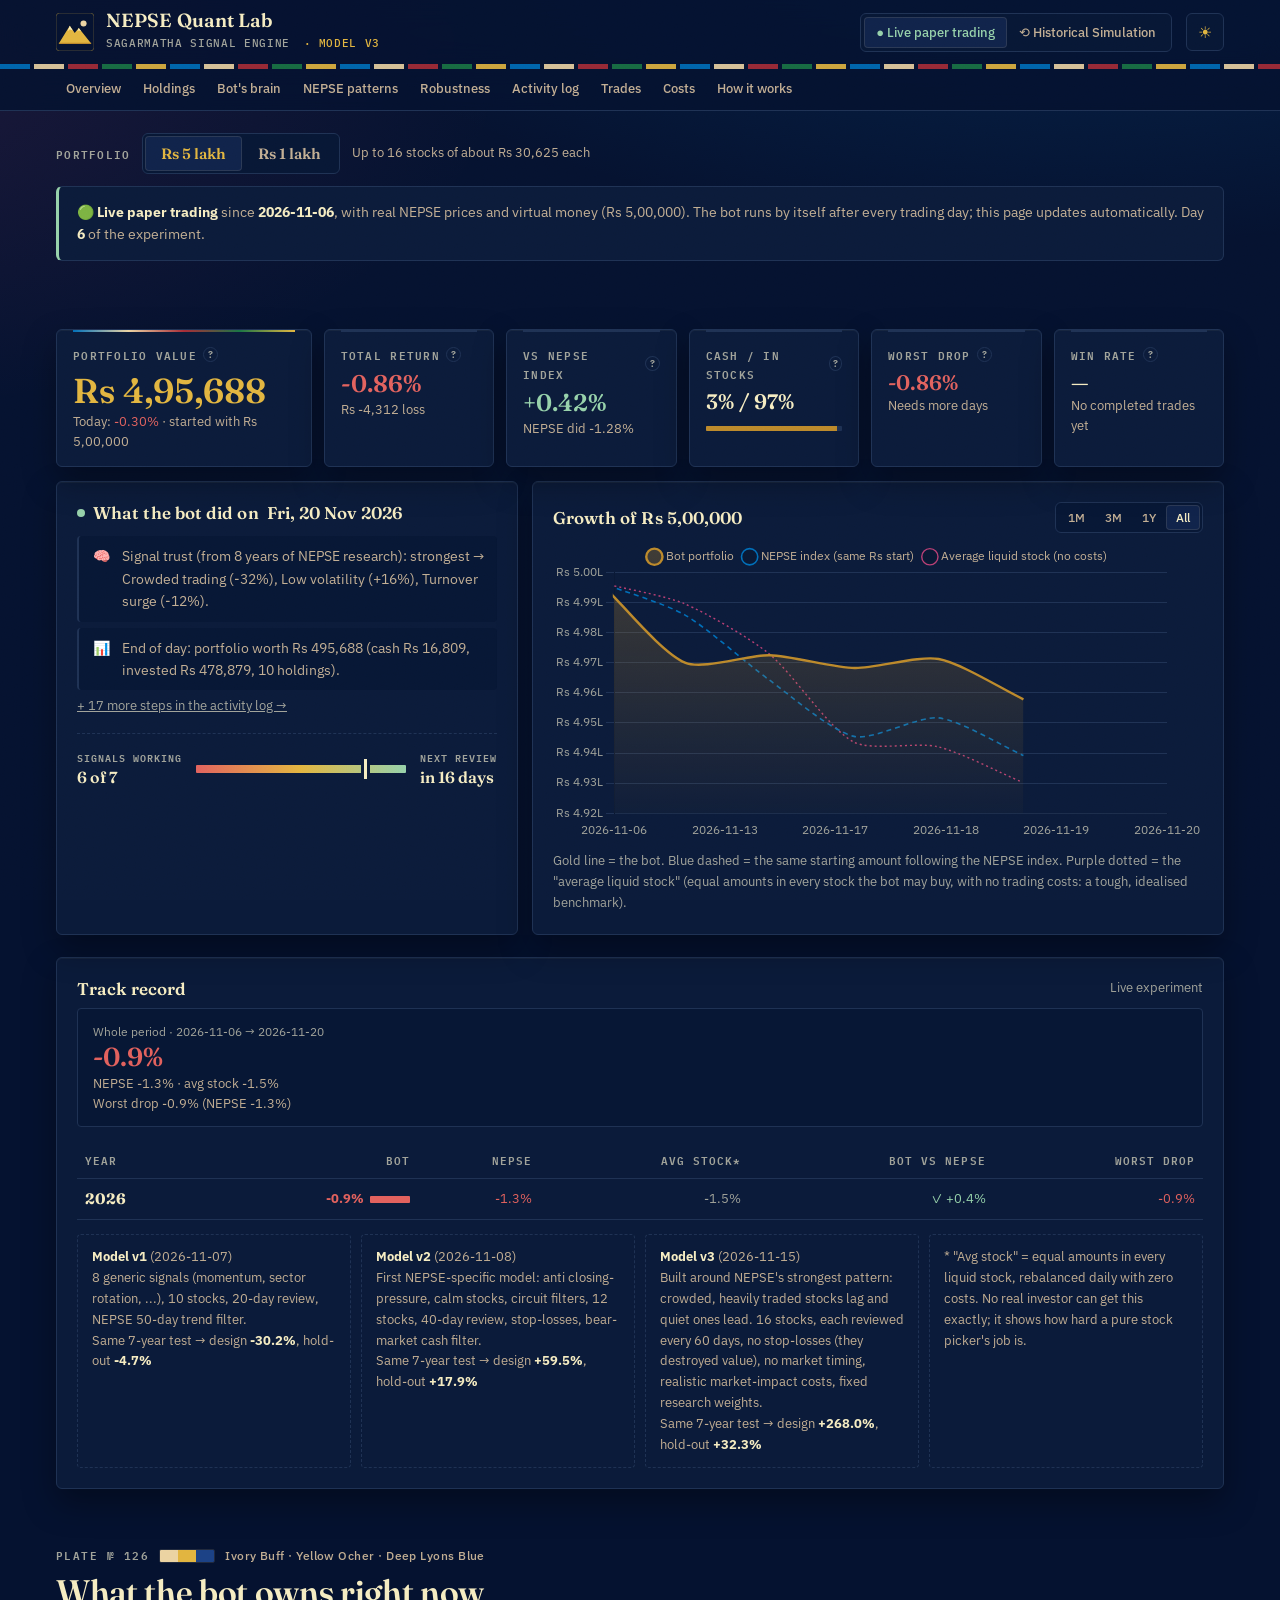
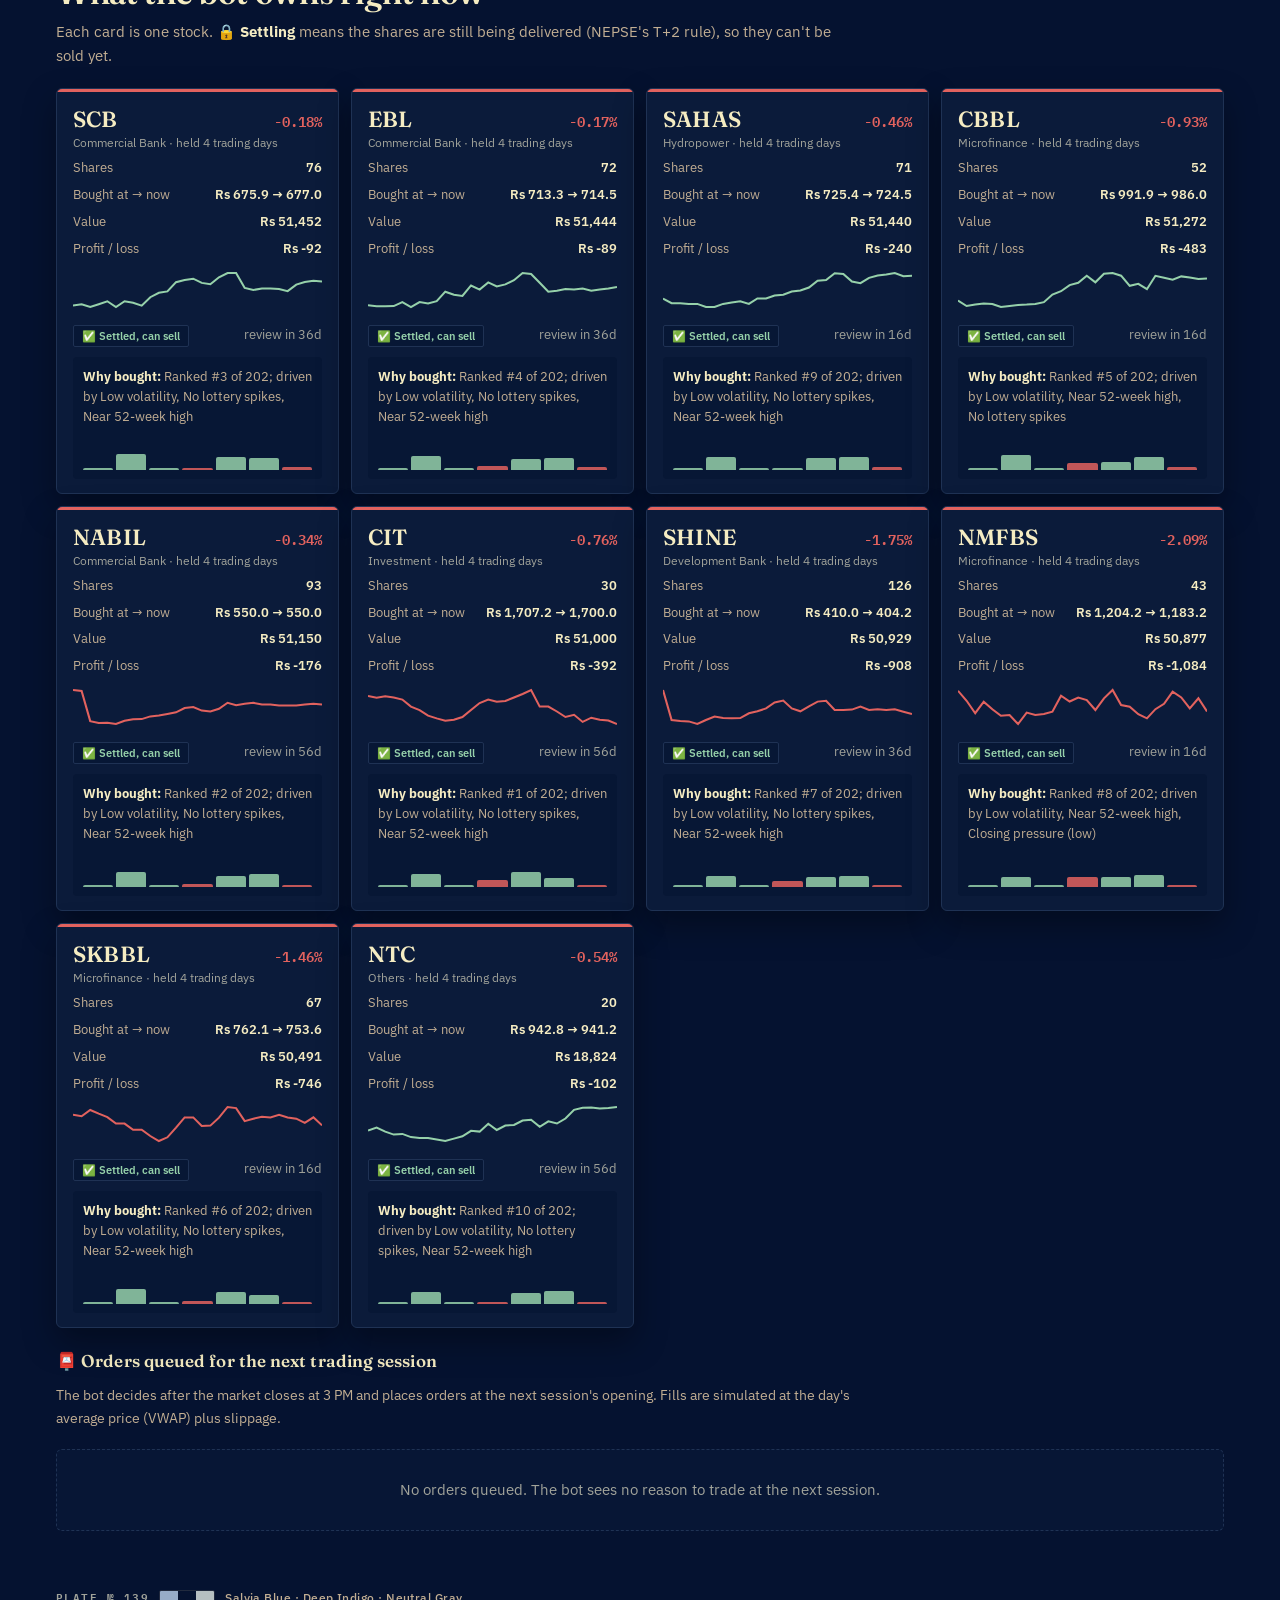
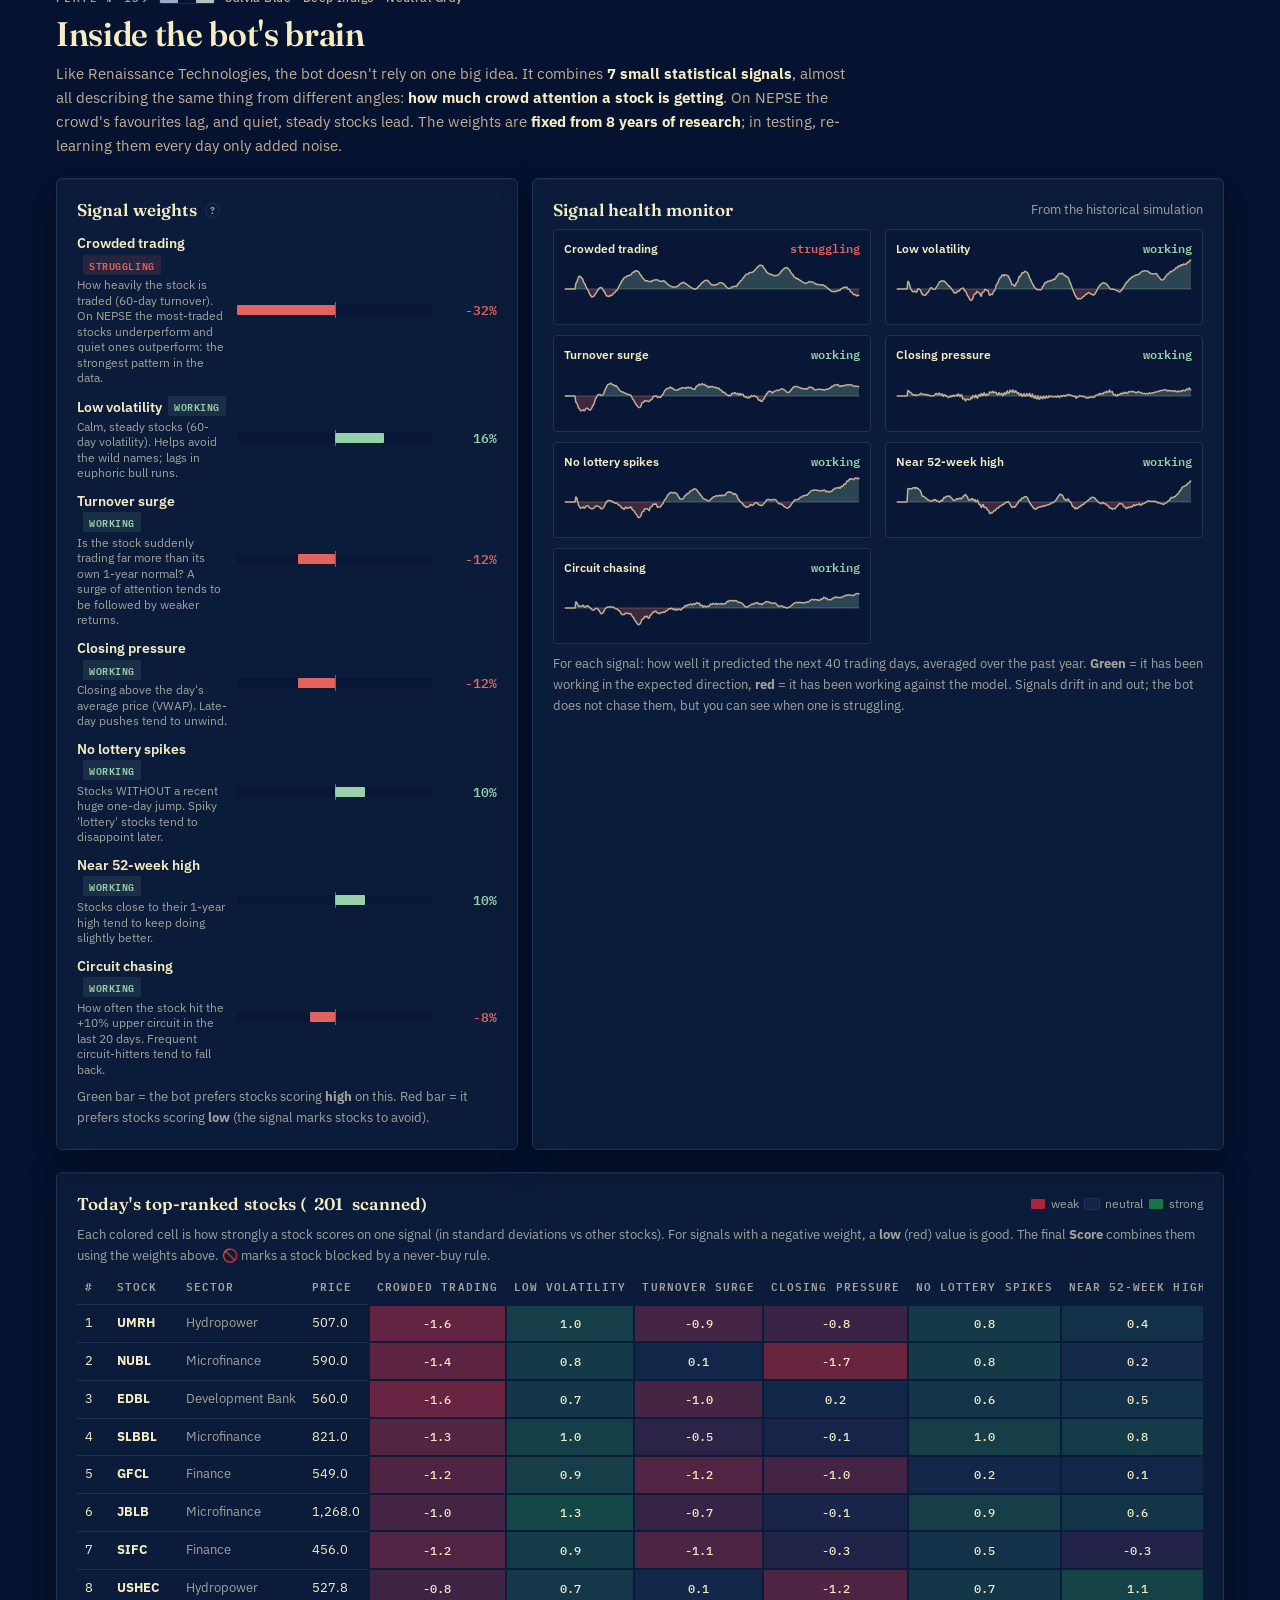
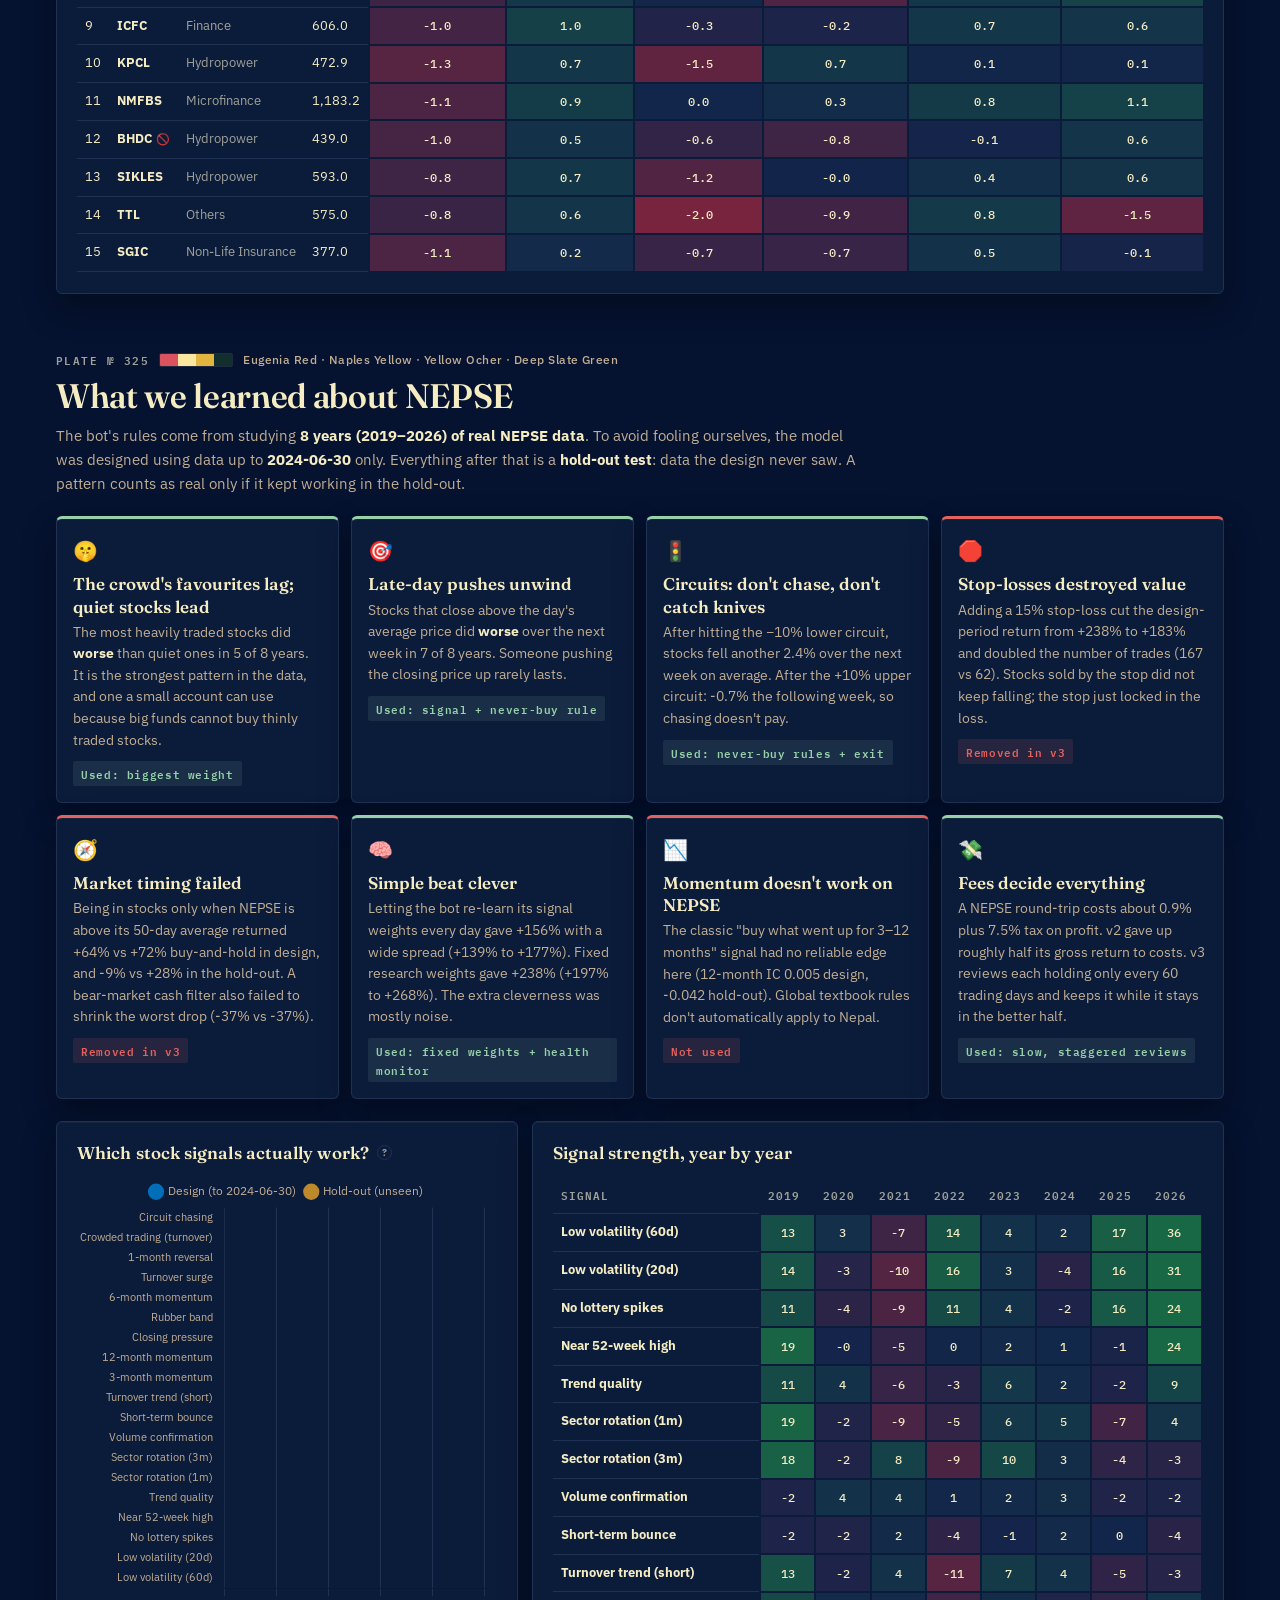
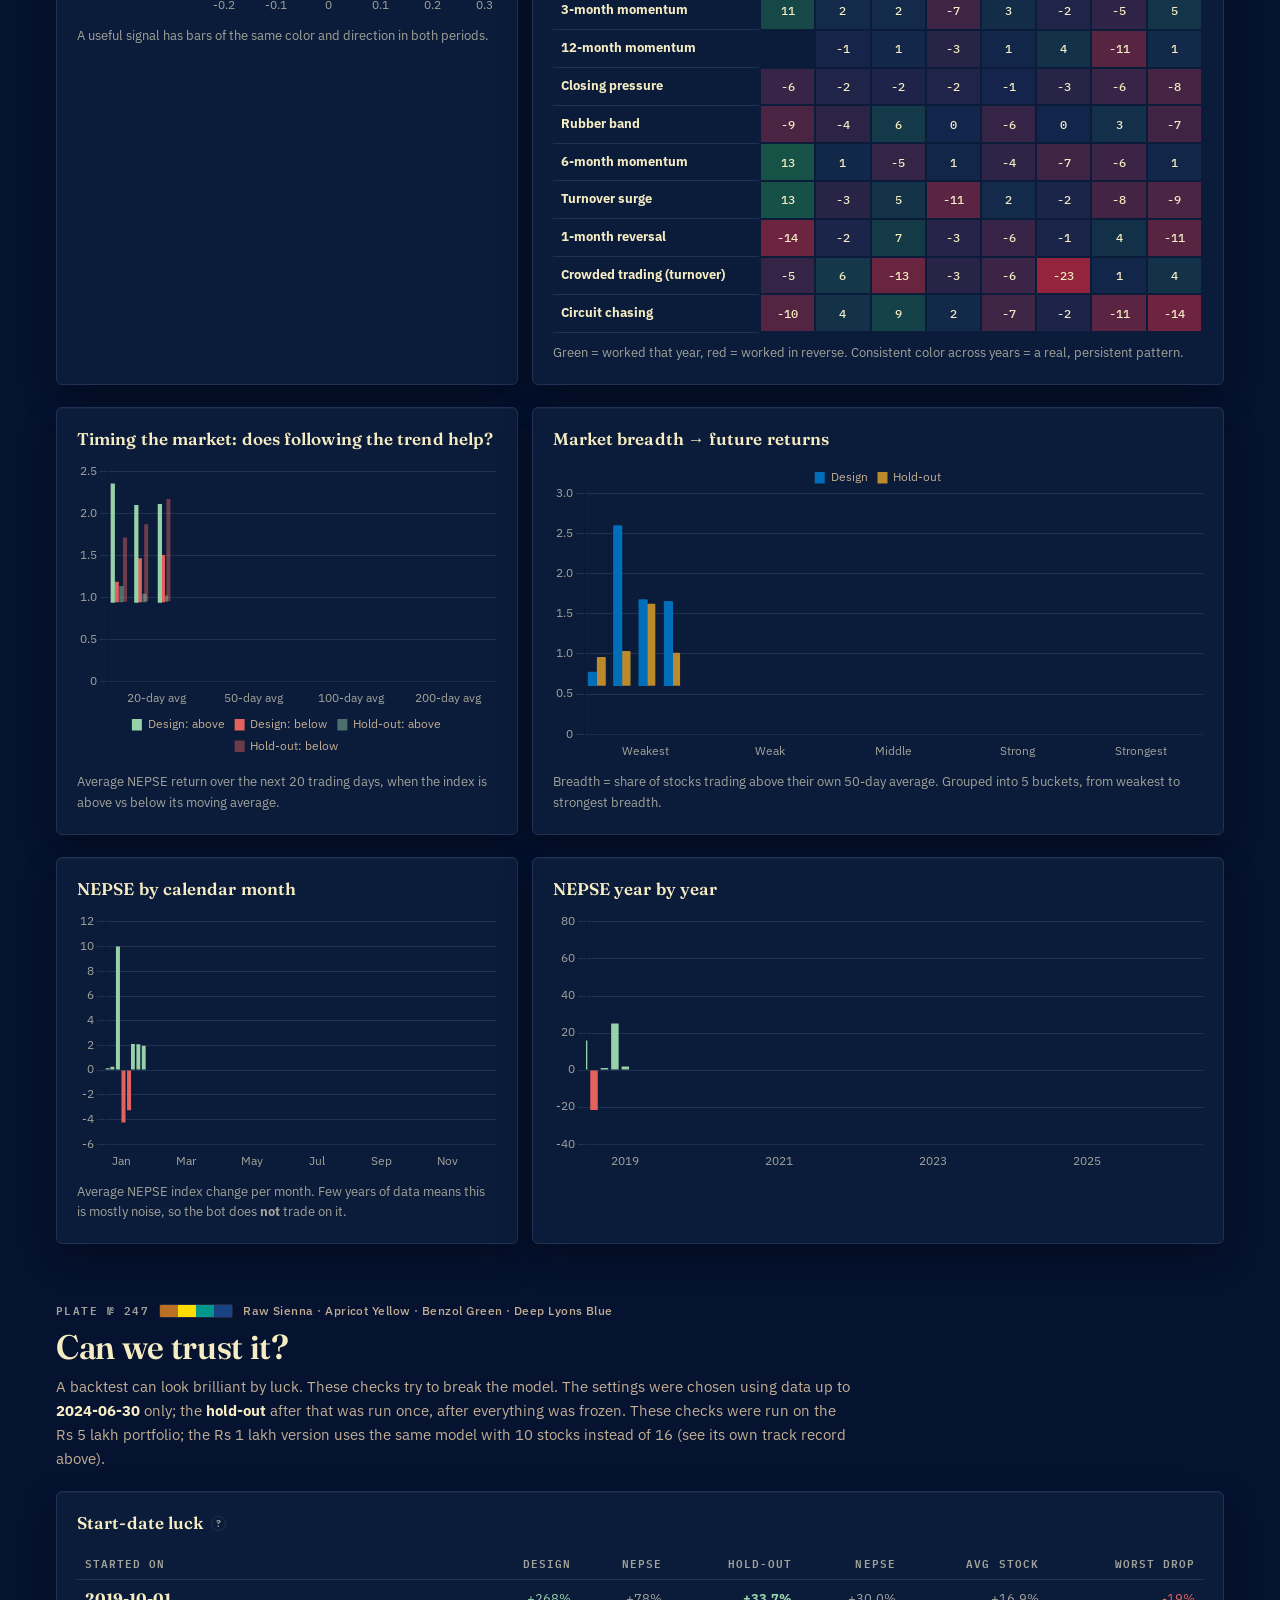
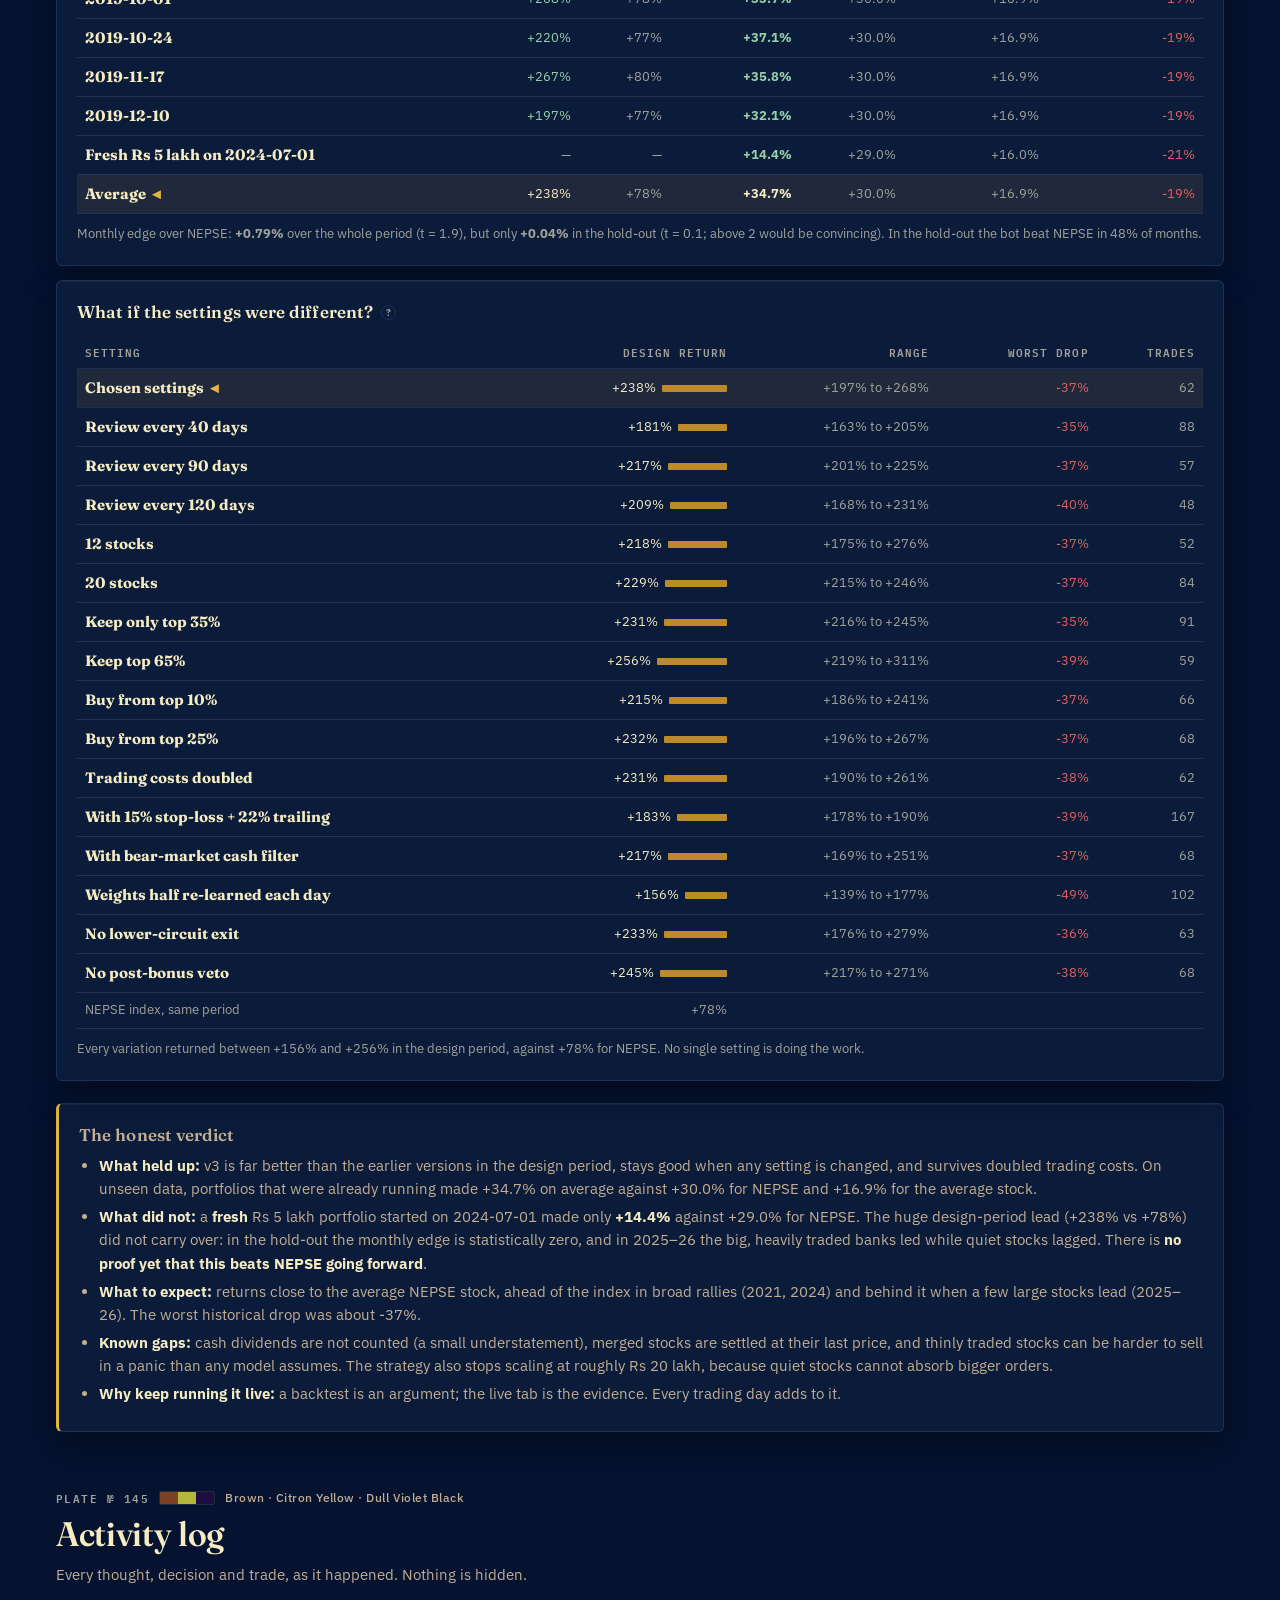
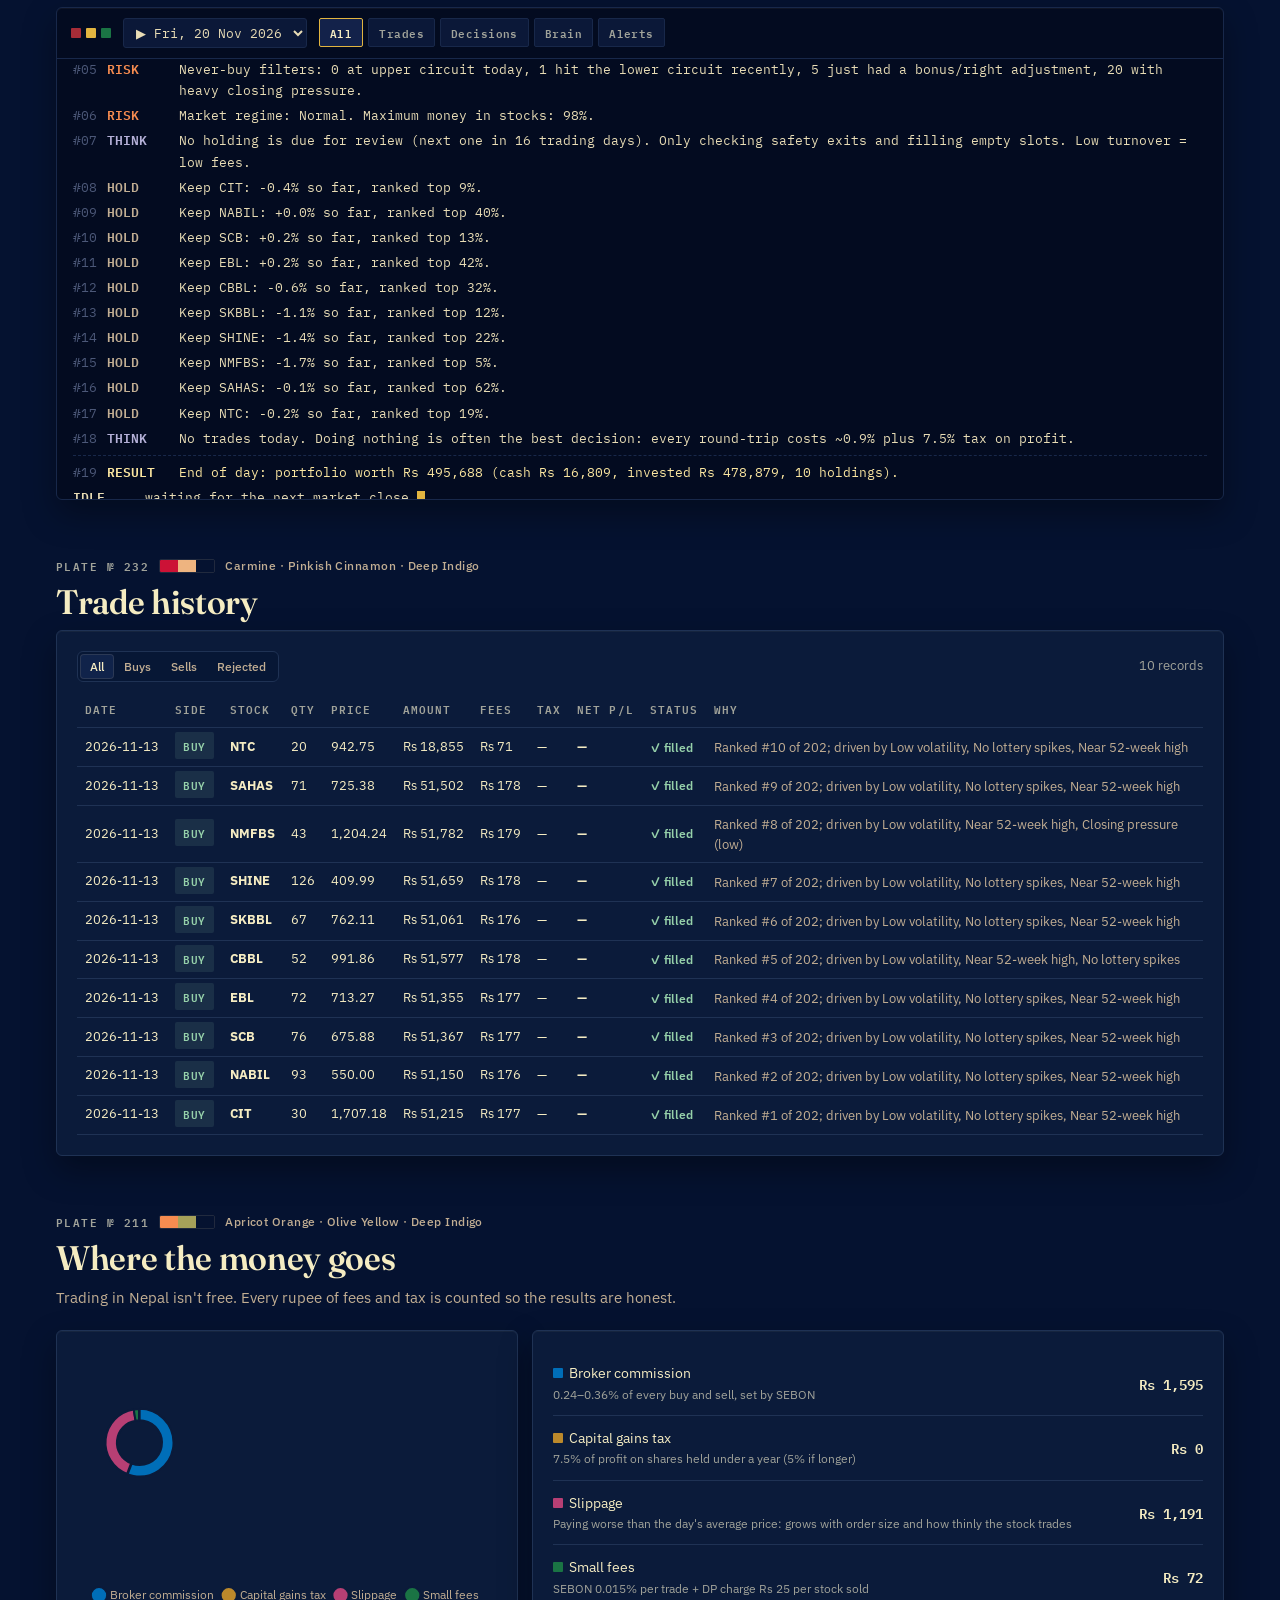
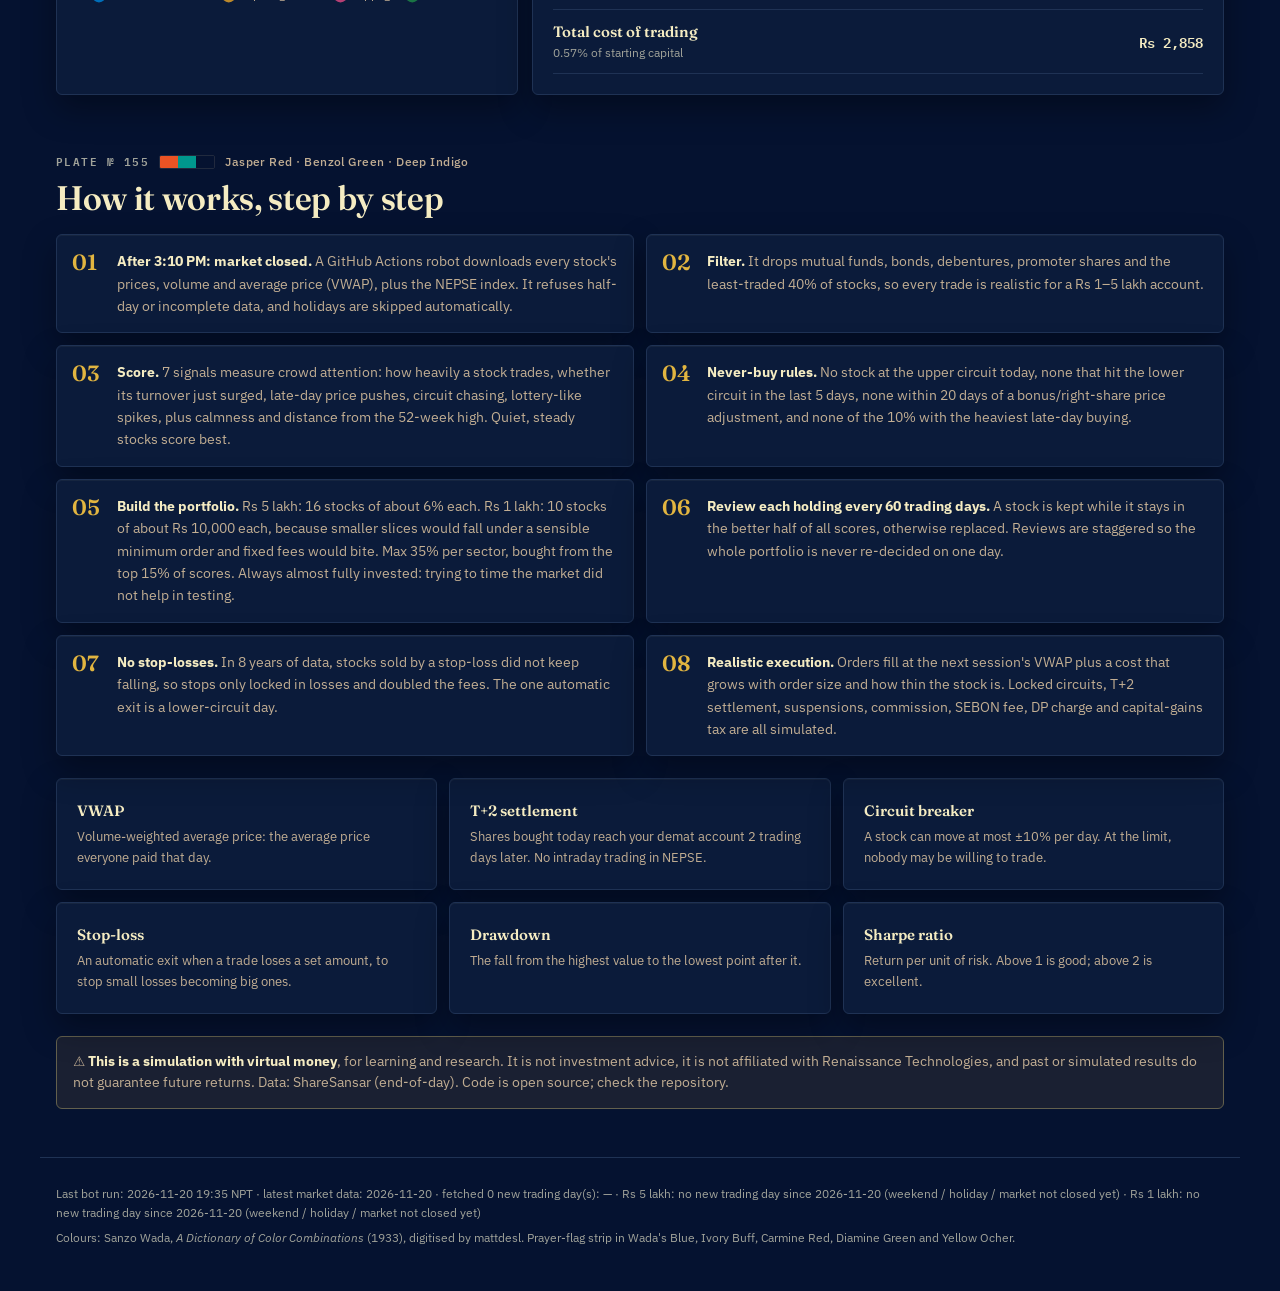
==== commit ac66e650: "Publish dashboard 2026-11-20 19:35 NPT" ====
--- a/index.html
+++ b/index.html
@@ -4,7 +4,7 @@
 <meta charset="utf-8">
 <meta name="viewport" content="width=device-width, initial-scale=1">
 <title>NEPSE Quant Lab</title>
-<meta name="description" content="A transparent, open-source paper-trading bot for the Nepal Stock Exchange. Starts with Rs 5,00,000 of virtual money and trades daily on real NEPSE data.">
+<meta name="description" content="A transparent, open-source paper-trading bot for the Nepal Stock Exchange. Two virtual portfolios (Rs 5 lakh and Rs 1 lakh) trading daily on real NEPSE data.">
 <link rel="preconnect" href="https://fonts.googleapis.com">
 <link rel="preconnect" href="https://fonts.gstatic.com" crossorigin>
 <link href="https://fonts.googleapis.com/css2?family=Fraunces:opsz,wght@9..144,400;9..144,600;9..144,700&family=IBM+Plex+Sans:wght@400;500;600;700&family=IBM+Plex+Mono:wght@400;500;600&display=swap" rel="stylesheet">
@@ -23,7 +23,7 @@
         <path d="M14.5 13.5l3.2 4.8-3.2-1.2-2.3 2.1z M24 15.7l2.4 3.4-2.4-.9-1.6 1.4z" fill="#f5ecc2"/>
         <path d="M3 32h34" stroke="#bc892b" stroke-width="1.2"/>
       </svg>
-      <div><b>NEPSE Quant Lab</b><small>SAGARMATHA SIGNAL ENGINE</small></div>
+      <div><b>NEPSE Quant Lab</b><small>SAGARMATHA SIGNAL ENGINE <span id="modelTag"></span></small></div>
     </div>
     <div class="mode" role="tablist" aria-label="Portfolio view">
       <button class="on" data-mode="live" role="tab">● Live<span class="long"> paper trading</span></button>
@@ -35,11 +35,16 @@
 </header>
 
 <nav class="subnav"><div class="wrap">
-  <a href="#overview">Overview</a><a href="#holdings">Holdings</a><a href="#brain">Bot's brain</a><a href="#nepal">NEPSE patterns</a>
+  <a href="#overview">Overview</a><a href="#holdings">Holdings</a><a href="#brain">Bot's brain</a><a href="#nepal">NEPSE patterns</a><a href="#robust">Robustness</a>
   <a href="#log">Activity log</a><a href="#trades">Trades</a><a href="#costs">Costs</a><a href="#how">How it works</a>
 </div></nav>
 
 <main class="wrap">
+  <div class="pfbar">
+    <span class="pflabel">Portfolio</span>
+    <div class="seg pf" id="pfSeg" role="tablist" aria-label="Choose portfolio"></div>
+    <span class="pfnote" id="pfNote"></span>
+  </div>
   <div class="banner" id="modeBanner"></div>
 
   <!-- ===================== OVERVIEW -->
@@ -62,16 +67,16 @@
         <h3><span class="dot pulse"></span> What the bot did on <span id="storyDate">—</span></h3>
         <div id="story"></div>
         <div class="mood">
-          <div><small>Market mood</small><b id="mood">—</b></div>
+          <div><small>Signals working</small><b id="mood">—</b></div>
           <div class="gauge"><span id="moodNeedle"></span></div>
-          <div><small>Max in stocks</small><b id="gross">—</b></div>
+          <div><small>Next review</small><b id="gross">—</b></div>
         </div>
       </div>
       <div class="card">
-        <div class="card-h"><h3>Growth of Rs 5,00,000</h3>
+        <div class="card-h"><h3 id="growthTitle">Growth of your money</h3>
           <div class="seg" id="rangeSeg"><button data-r="31">1M</button><button data-r="92">3M</button><button data-r="366">1Y</button><button class="on" data-r="0">All</button></div></div>
         <div class="chart"><canvas id="eqChart"></canvas></div>
-        <p class="hint">Gold line = the bot. Blue dashed = Rs 5,00,000 following the NEPSE index. Purple dotted = the "average liquid stock" (equal amounts in every stock the bot may buy, with no trading costs: a tough, idealised benchmark).</p>
+        <p class="hint">Gold line = the bot. Blue dashed = the same starting amount following the NEPSE index. Purple dotted = the "average liquid stock" (equal amounts in every stock the bot may buy, with no trading costs: a tough, idealised benchmark).</p>
       </div>
     </div>
 
@@ -98,22 +103,22 @@
   <section id="brain">
     <div class="plate" data-plate="brain"></div>
     <h2>Inside the bot's brain</h2>
-    <p class="lead">Like Renaissance Technologies, the bot doesn't rely on one big idea. It combines <b>8 small statistical signals</b> and <b>learns from recent data how much to trust each one</b>. Each signal starts from what <b>8 years of NEPSE research</b> found (the ▼ marker), then adjusts to how well it worked over the last year.</p>
+    <p class="lead">Like Renaissance Technologies, the bot doesn't rely on one big idea. It combines <b>7 small statistical signals</b>, almost all describing the same thing from different angles: <b>how much crowd attention a stock is getting</b>. On NEPSE the crowd's favourites lag, and quiet, steady stocks lead. The weights are <b>fixed from 8 years of research</b>; in testing, re-learning them every day only added noise.</p>
     <div class="grid2">
       <div class="card">
-        <h3>Signal trust levels <i class="tip" data-tip="Weight of each signal in the final score. Learned every day from how well each signal predicted the next 20 days of returns over the last 120 trading days.">?</i></h3>
+        <h3>Signal weights <i class="tip" data-tip="How much each signal counts in a stock's final score. Fixed from the 2019–2024 research. The badge shows whether the signal has been pointing the right way over the last year.">?</i></h3>
         <div id="weights"></div>
       </div>
       <div class="card">
-        <div class="card-h"><h3>Trust over time</h3><span class="muted" id="multNote"></span></div>
+        <div class="card-h"><h3>Signal health monitor</h3><span class="muted" id="multNote"></span></div>
         <div class="multiples" id="mults"></div>
-        <p class="hint">One small chart per signal, so each is easy to read. Above the middle line, the bot favours stocks scoring high on that signal; below it, high scores count against a stock. The dashed line marks the research starting point.</p>
+        <p class="hint">For each signal: how well it predicted the next 40 trading days, averaged over the past year. <b>Green</b> = it has been working in the expected direction, <b>red</b> = it has been working against the model. Signals drift in and out; the bot does not chase them, but you can see when one is struggling.</p>
       </div>
     </div>
     <div class="card mt">
       <div class="card-h"><h3>Today's top-ranked stocks (<span id="uniN">—</span> scanned)</h3>
       <span class="legend"><i class="neg"></i>weak <i class="mid"></i>neutral <i class="pos"></i>strong</span></div>
-      <p class="hint">Each colored cell is how strongly a stock scores on one signal (in standard deviations vs other stocks). The final <b>Score</b> combines them using the trust levels above.</p>
+      <p class="hint">Each colored cell is how strongly a stock scores on one signal (in standard deviations vs other stocks). For signals with a negative weight, a <b>low</b> (red) value is good. The final <b>Score</b> combines them using the weights above. 🚫 marks a stock blocked by a never-buy rule.</p>
       <div class="tablewrap"><table class="heat" id="heat"></table></div>
     </div>
   </section>
@@ -159,6 +164,26 @@
         <div class="chart sm"><canvas id="yearChart"></canvas></div>
       </div>
     </div>
+  </section>
+
+  <!-- ===================== ROBUSTNESS -->
+  <section id="robust">
+    <div class="plate" data-plate="robust"></div>
+    <h2>Can we trust it?</h2>
+    <p class="lead">A backtest can look brilliant by luck. These checks try to break the model. The settings were chosen using data up to <b><span class="rbCut">—</span></b> only; the <b>hold-out</b> after that was run once, after everything was frozen. These checks were run on the Rs 5 lakh portfolio; the Rs 1 lakh version uses the same model with 10 stocks instead of 16 (see its own track record above).</p>
+    <div class="stack">
+      <div class="card">
+        <h3>Start-date luck <i class="tip" data-tip="The same model started on four different days. If results depend heavily on the starting day, the edge is fragile.">?</i></h3>
+        <div class="tablewrap"><table class="years" id="rbStarts"></table></div>
+        <p class="hint" id="rbEdge"></p>
+      </div>
+      <div class="card">
+        <h3>What if the settings were different? <i class="tip" data-tip="Each row changes one setting. Returns are for the design period (2019–2024), averaged over four start dates. A robust model stays good when settings are nudged.">?</i></h3>
+        <div class="tablewrap"><table class="years" id="rbSens"></table></div>
+        <p class="hint" id="rbSensNote"></p>
+      </div>
+    </div>
+    <div class="card mt verdict" id="rbVerdict"></div>
   </section>
 
   <!-- ===================== LOG -->
@@ -203,14 +228,14 @@
     <div class="plate" data-plate="how"></div>
     <h2>How it works, step by step</h2>
     <ol class="steps">
-      <li><b>3:00 PM: market closes.</b> A GitHub Actions robot wakes up and downloads every stock's open, high, low, close, volume and average price (VWAP), plus the NEPSE index. Holidays are skipped automatically.</li>
-      <li><b>Filter.</b> It drops mutual funds, bonds, debentures, promoter shares and the least-traded 40% of stocks, so every trade is realistic for a Rs 5 lakh account.</li>
-      <li><b>8 signals.</b> Chosen from 8 years of NEPSE research: closing pressure, low volatility, no lottery spikes, short-term bounce, near 52-week high, circuit chasing, momentum and size.</li>
-      <li><b>Learn.</b> Each signal's trust = 50% what 8 years of research says + 50% how well it predicted the next 20 days over the last year (only past data, never the future).</li>
-      <li><b>Never-buy rules.</b> No stock that hit the upper circuit today, hit the lower circuit in the last 5 days, or has the heaviest late-day closing pressure. These traps were the most reliable patterns in the research.</li>
-      <li><b>Review every 40 trading days.</b> Holds about 10–12 stocks (max 12% each, 35% per sector). It buys from the top 15% and keeps holdings while they stay in the top 35%. Trading less keeps NEPSE's fees and taxes from eating the returns.</li>
-      <li><b>Safety exits, checked daily.</b> −15% from entry, −22% from peak, or a lower-circuit day. Money in stocks is cut to 60% only in a confirmed bear market (NEPSE below a falling 200-day average).</li>
-      <li><b>Next session &amp; T+2.</b> Orders fill at that day's VWAP + 0.25% slippage, and fail if the stock is locked at a circuit. Bought shares can't be sold until they settle 2 trading days later.</li>
+      <li><b>After 3:10 PM: market closed.</b> A GitHub Actions robot downloads every stock's prices, volume and average price (VWAP), plus the NEPSE index. It refuses half-day or incomplete data, and holidays are skipped automatically.</li>
+      <li><b>Filter.</b> It drops mutual funds, bonds, debentures, promoter shares and the least-traded 40% of stocks, so every trade is realistic for a Rs 1–5 lakh account.</li>
+      <li><b>Score.</b> 7 signals measure crowd attention: how heavily a stock trades, whether its turnover just surged, late-day price pushes, circuit chasing, lottery-like spikes, plus calmness and distance from the 52-week high. Quiet, steady stocks score best.</li>
+      <li><b>Never-buy rules.</b> No stock at the upper circuit today, none that hit the lower circuit in the last 5 days, none within 20 days of a bonus/right-share price adjustment, and none of the 10% with the heaviest late-day buying.</li>
+      <li><b>Build the portfolio.</b> Rs 5 lakh: 16 stocks of about 6% each. Rs 1 lakh: 10 stocks of about Rs 10,000 each, because smaller slices would fall under a sensible minimum order and fixed fees would bite. Max 35% per sector, bought from the top 15% of scores. Always almost fully invested: trying to time the market did not help in testing.</li>
+      <li><b>Review each holding every 60 trading days.</b> A stock is kept while it stays in the better half of all scores, otherwise replaced. Reviews are staggered so the whole portfolio is never re-decided on one day.</li>
+      <li><b>No stop-losses.</b> In 8 years of data, stocks sold by a stop-loss did not keep falling, so stops only locked in losses and doubled the fees. The one automatic exit is a lower-circuit day.</li>
+      <li><b>Realistic execution.</b> Orders fill at the next session's VWAP plus a cost that grows with order size and how thin the stock is. Locked circuits, T+2 settlement, suspensions, commission, SEBON fee, DP charge and capital-gains tax are all simulated.</li>
     </ol>
     <div class="grid3 mt">
       <div class="card gl"><b>VWAP</b><p>Volume-weighted average price: the average price everyone paid that day.</p></div>
--- a/style.css
+++ b/style.css
@@ -127,7 +127,7 @@
 .kpi.big::after{background:linear-gradient(90deg,var(--f1),var(--f2),var(--f3),var(--f4),var(--f5))}
 .kpi label{font:600 10.5px "IBM Plex Mono";color:var(--muted);text-transform:uppercase;letter-spacing:.12em;display:flex;align-items:center;gap:6px}
 .kpi .val{font:600 24px/1.2 Fraunces,Georgia,serif;margin-top:6px;font-variant-numeric:lining-nums tabular-nums}
-.kpi.big .val{font-size:38px;color:var(--amber)}.kpi .val.sm{font-size:21px}
+.kpi.big .val{font-size:clamp(26px,2.7vw,38px);color:var(--amber);white-space:nowrap}.kpi .val.sm{font-size:21px}
 .kpi .sub{font-size:12.5px;color:var(--ink2)}
 .bar{height:5px;border-radius:1px;background:var(--line);margin-top:12px;overflow:hidden}.bar span{display:block;height:100%;background:var(--c1);width:0;transition:width 1s}
 .tip{font-style:normal;width:15px;height:15px;border-radius:50%;border:1px solid var(--line);display:inline-grid;place-items:center;font:600 9.5px "IBM Plex Sans";cursor:help;color:var(--muted);position:relative;text-transform:none;letter-spacing:0}
@@ -284,3 +284,23 @@
   .plate .nm{display:none}
 }
 @media (max-width:420px){.brand div{display:none}}
+
+/* ---------- v3: health badges, robustness */
+.hb{display:inline-block;font:600 9.5px "IBM Plex Mono";letter-spacing:.06em;padding:1px 6px;border-radius:2px;margin-left:6px;vertical-align:1px}
+.hb.ok{background:var(--green-s);color:var(--green)}.hb.weak{background:var(--red-s);color:var(--red)}
+#modelTag{color:var(--amber);margin-left:6px}
+.years .chosen td{background:color-mix(in srgb,var(--amber) 9%,transparent)}
+.years .chosen td:first-child b::after{content:" ◄";color:var(--amber)}
+.verdict{border-left:3px solid var(--amber);font-size:14.5px;color:var(--ink2)}
+.verdict b{color:var(--ink)}.verdict ul{margin:8px 0 0;padding-left:20px}.verdict li{margin:5px 0}
+.verdict h3{margin-bottom:6px}
+.stack{display:grid;gap:14px}
+#robust table td,#robust table th{padding:7px 8px}
+
+/* ---------- portfolio switch */
+.pfbar{display:flex;align-items:center;gap:12px;margin-top:22px;flex-wrap:wrap}
+.pflabel{font:600 10.5px "IBM Plex Mono";letter-spacing:.12em;text-transform:uppercase;color:var(--muted)}
+.seg.pf button{font:600 15px Fraunces,Georgia,serif;padding:8px 16px}
+.seg.pf button.on{color:var(--amber)}
+.pfnote{color:var(--ink2);font-size:13px}
+.pfbar + .banner{margin-top:12px}
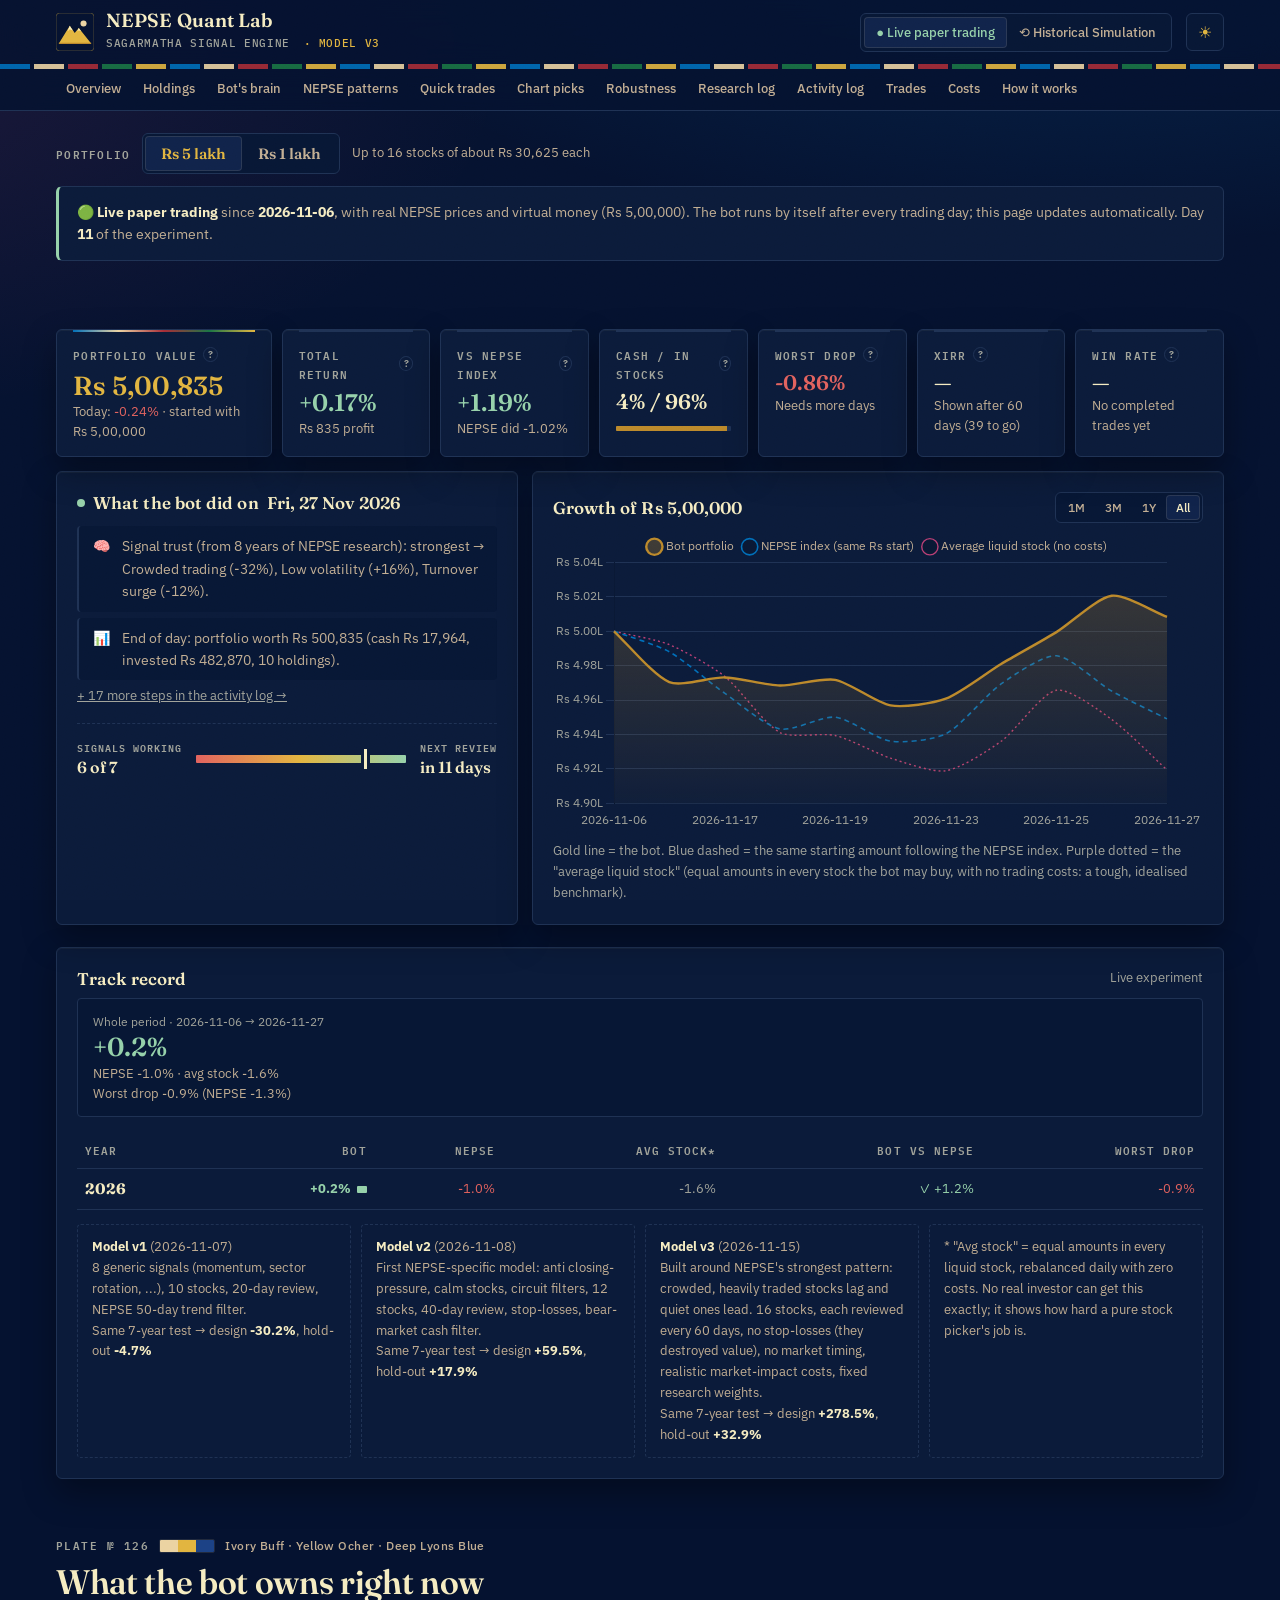
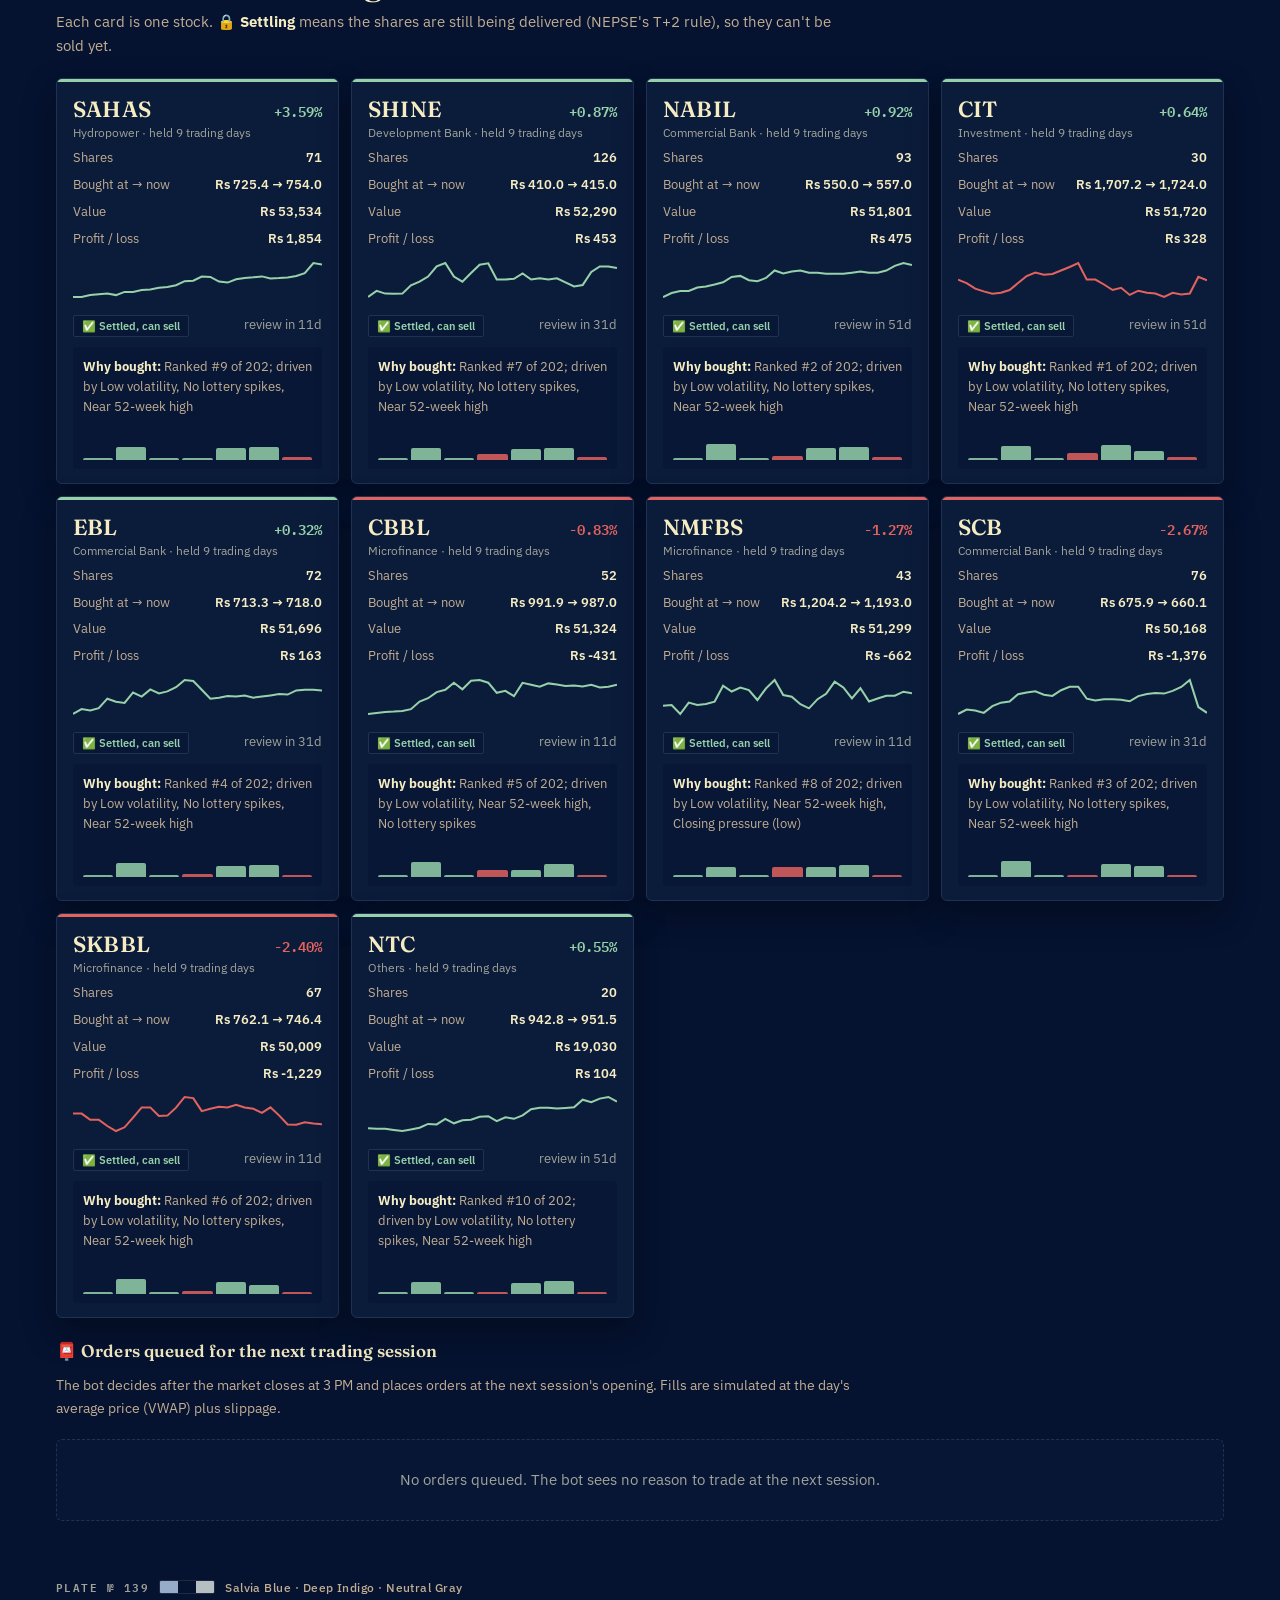
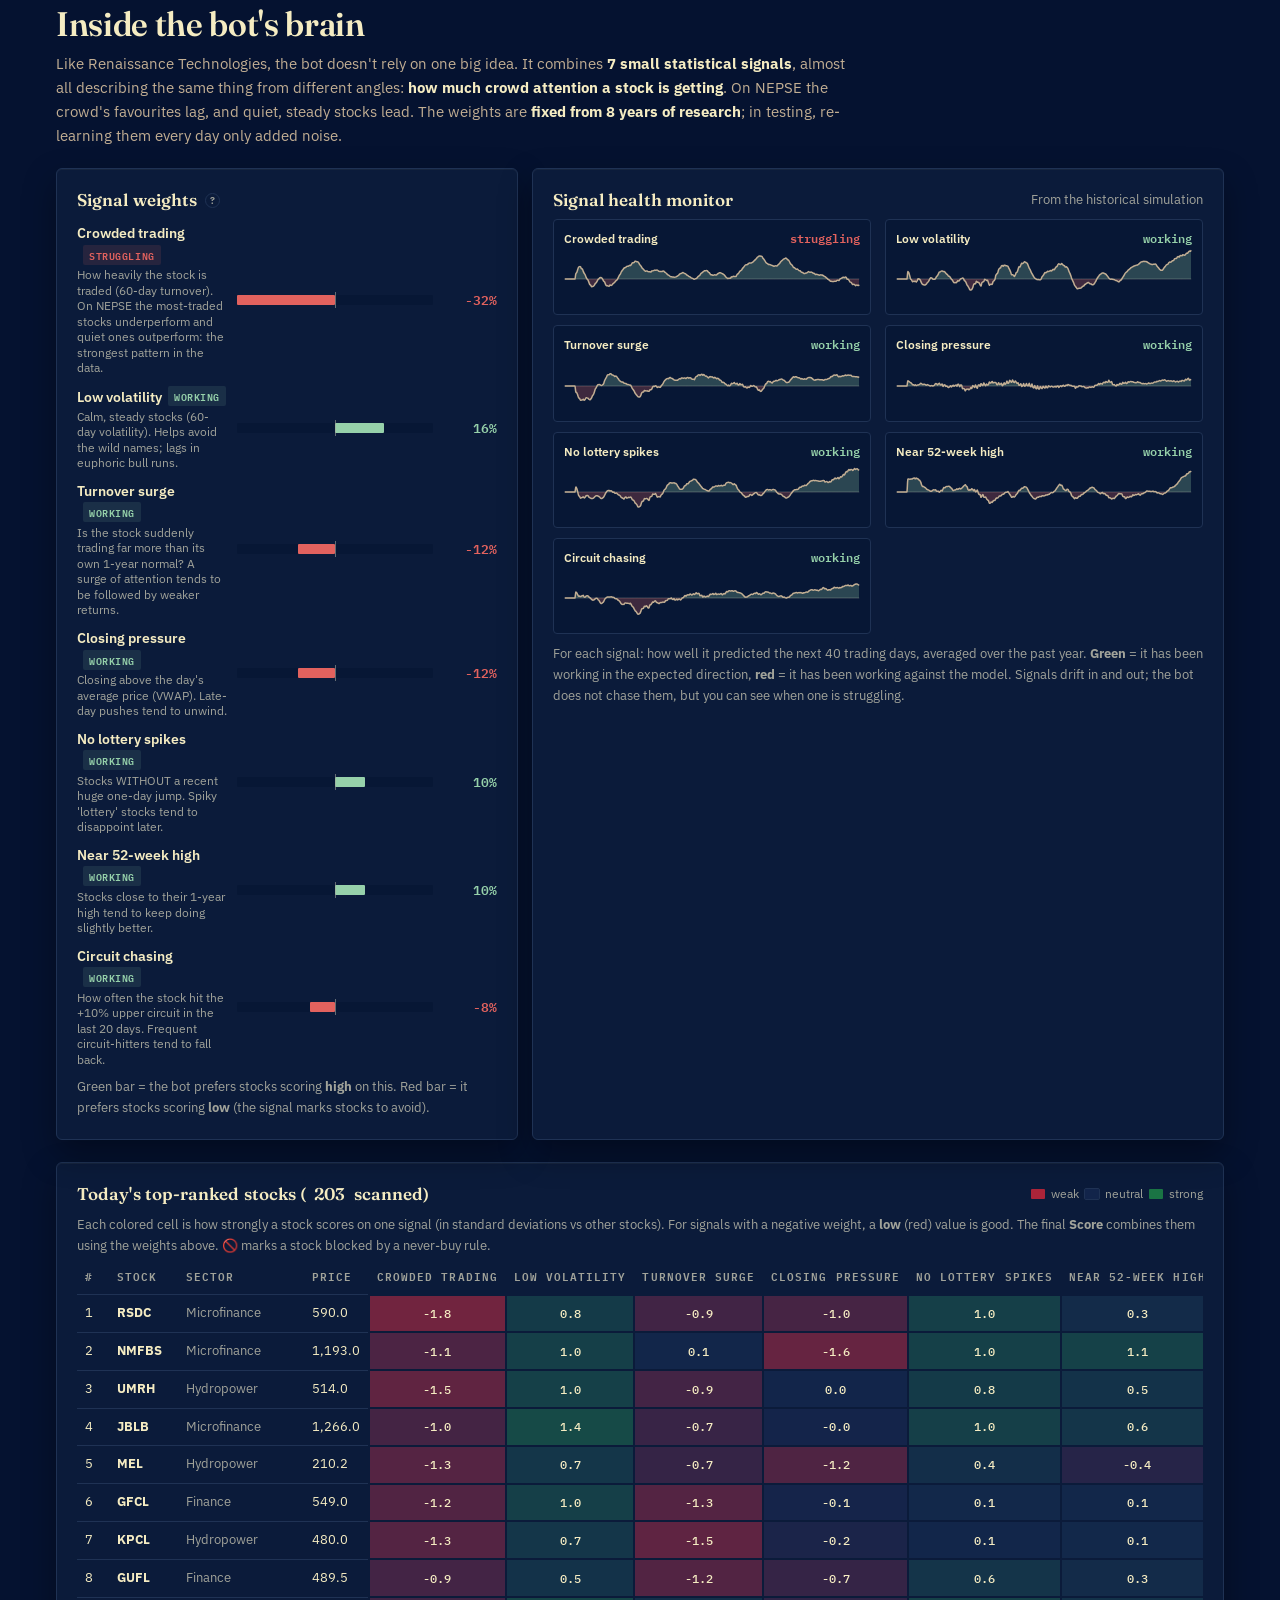
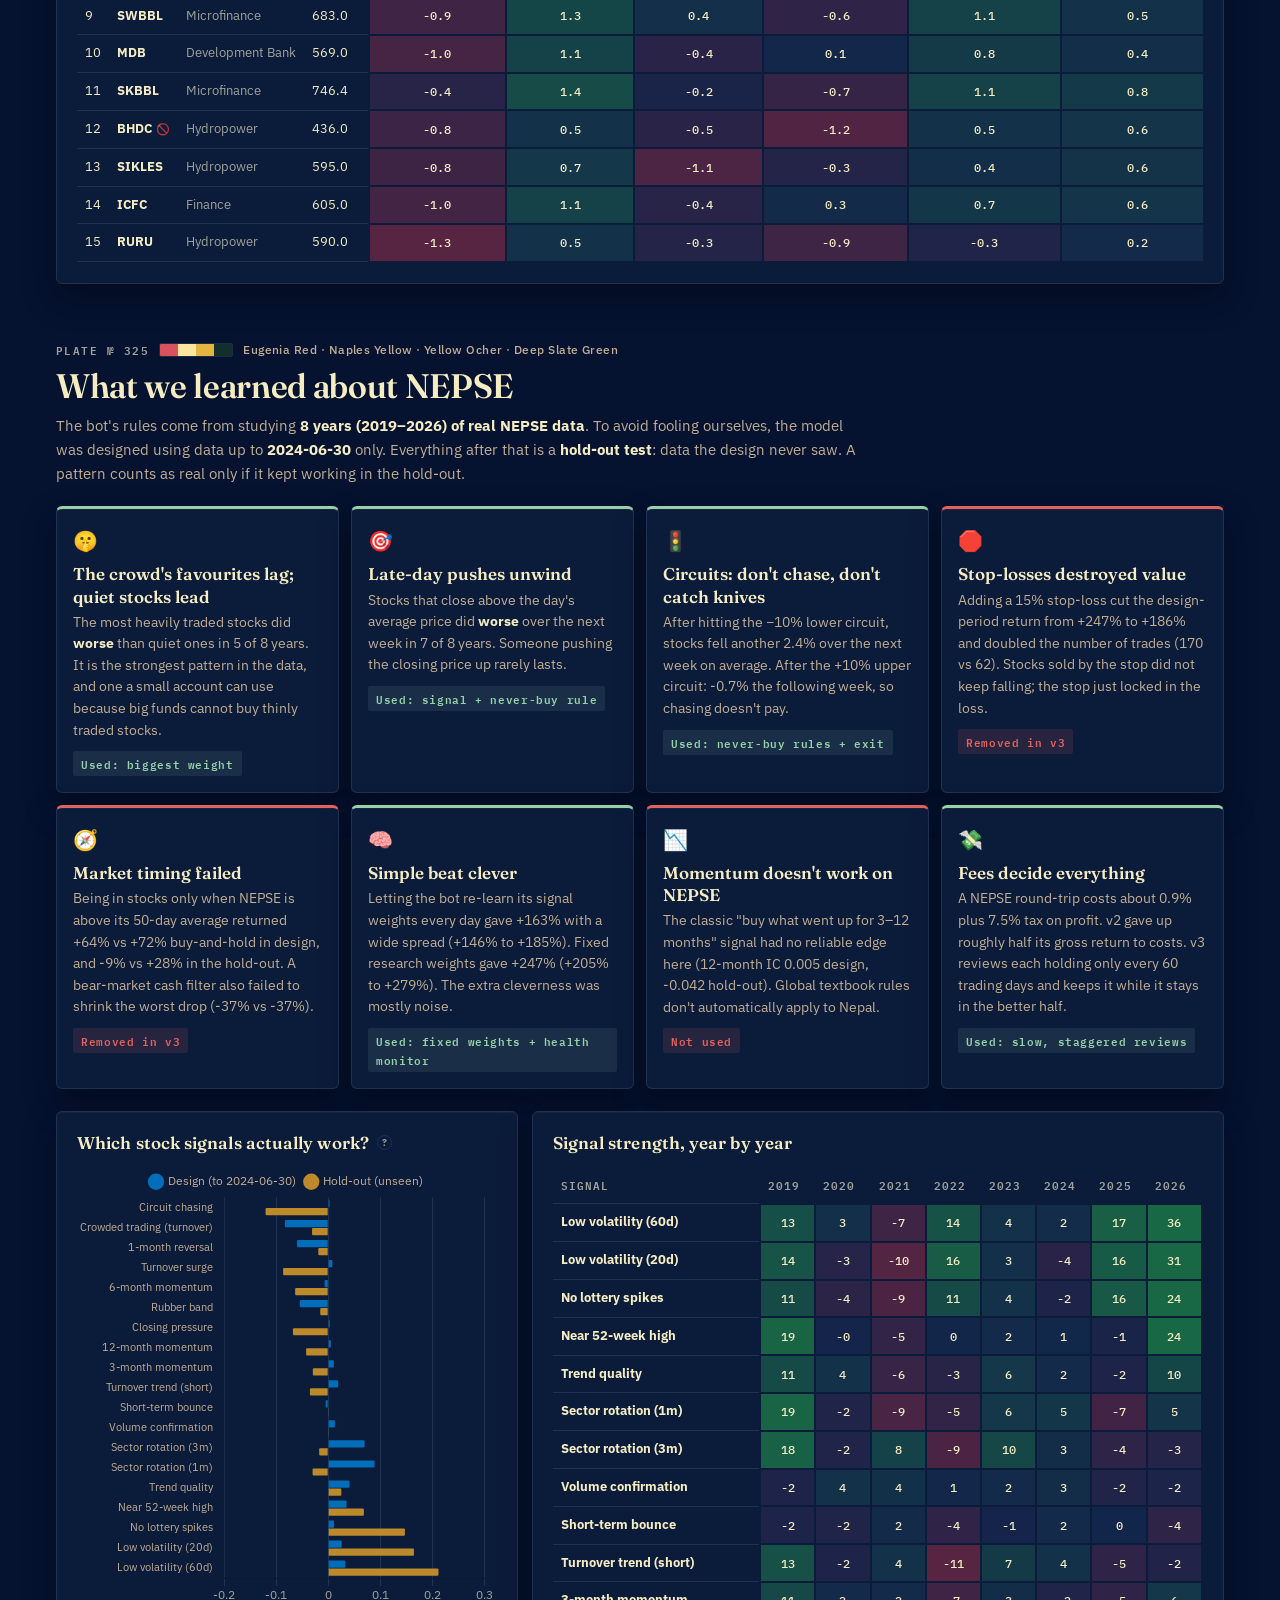
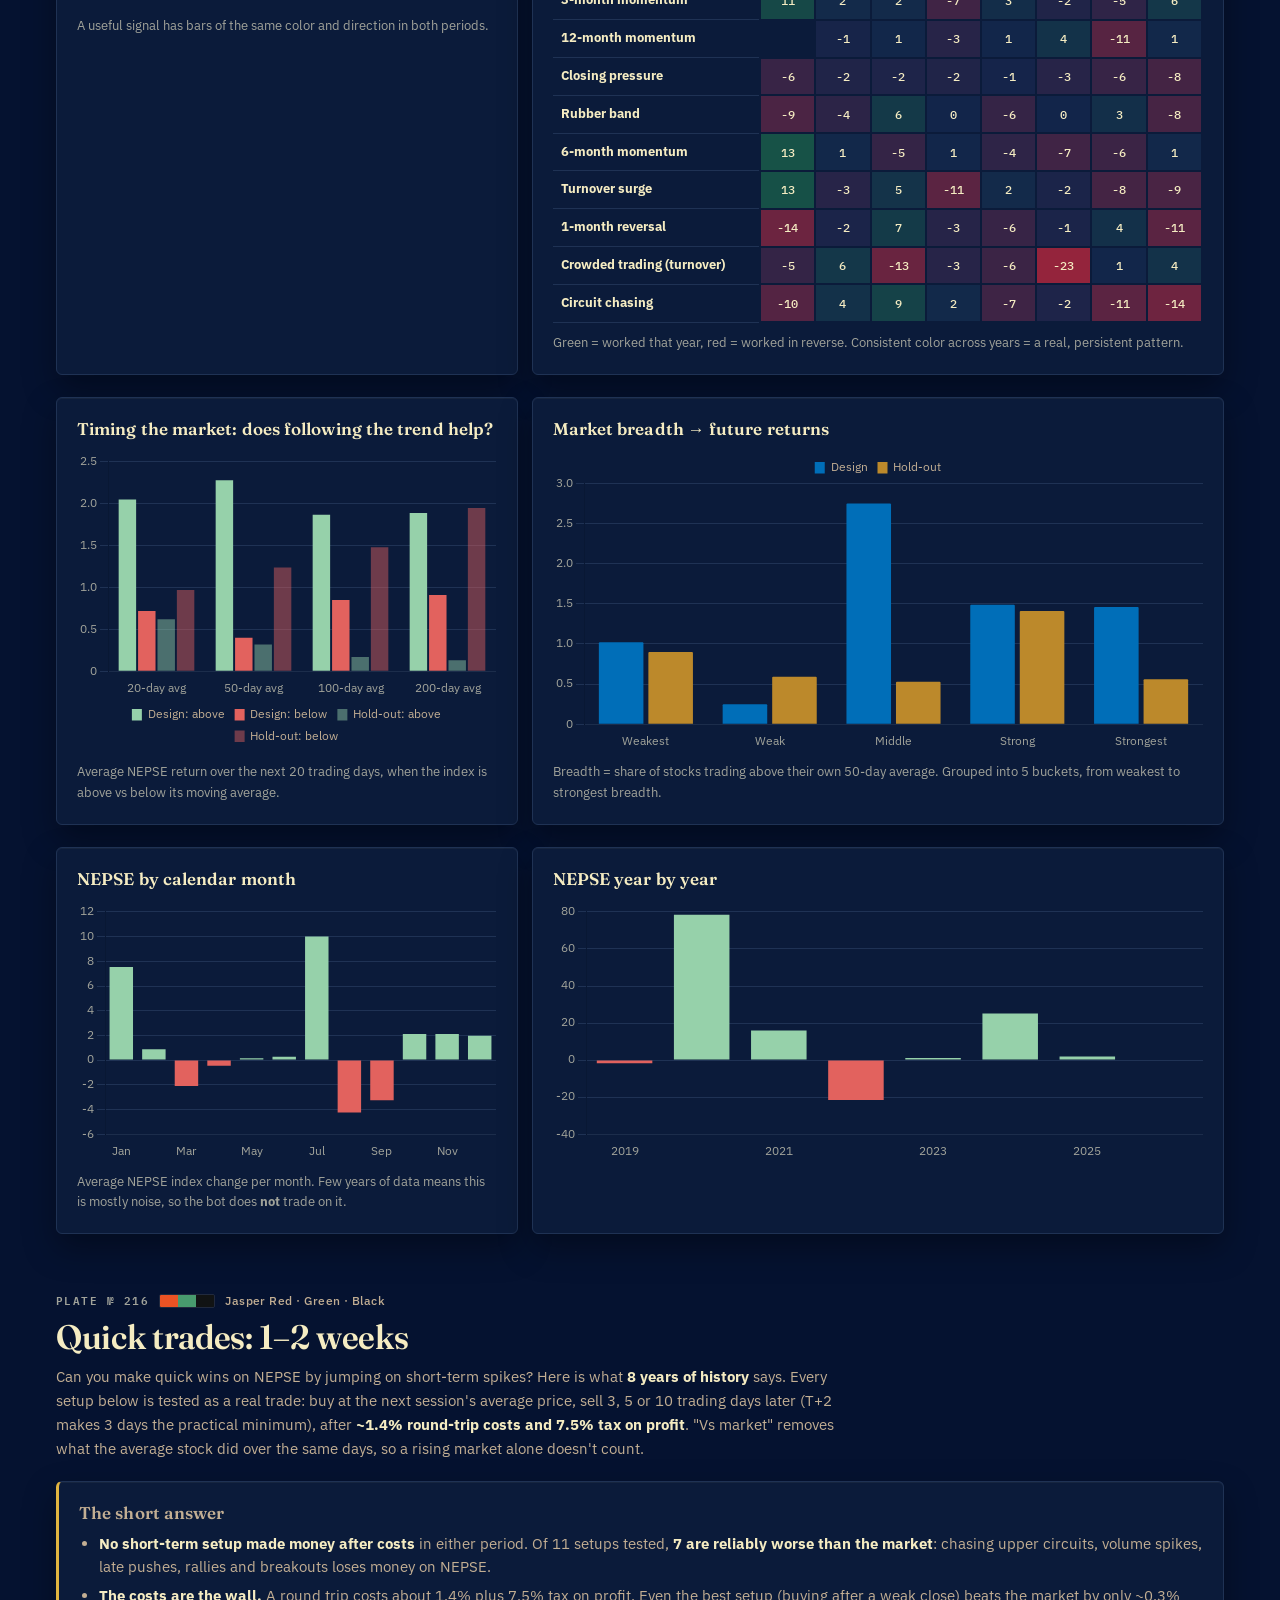
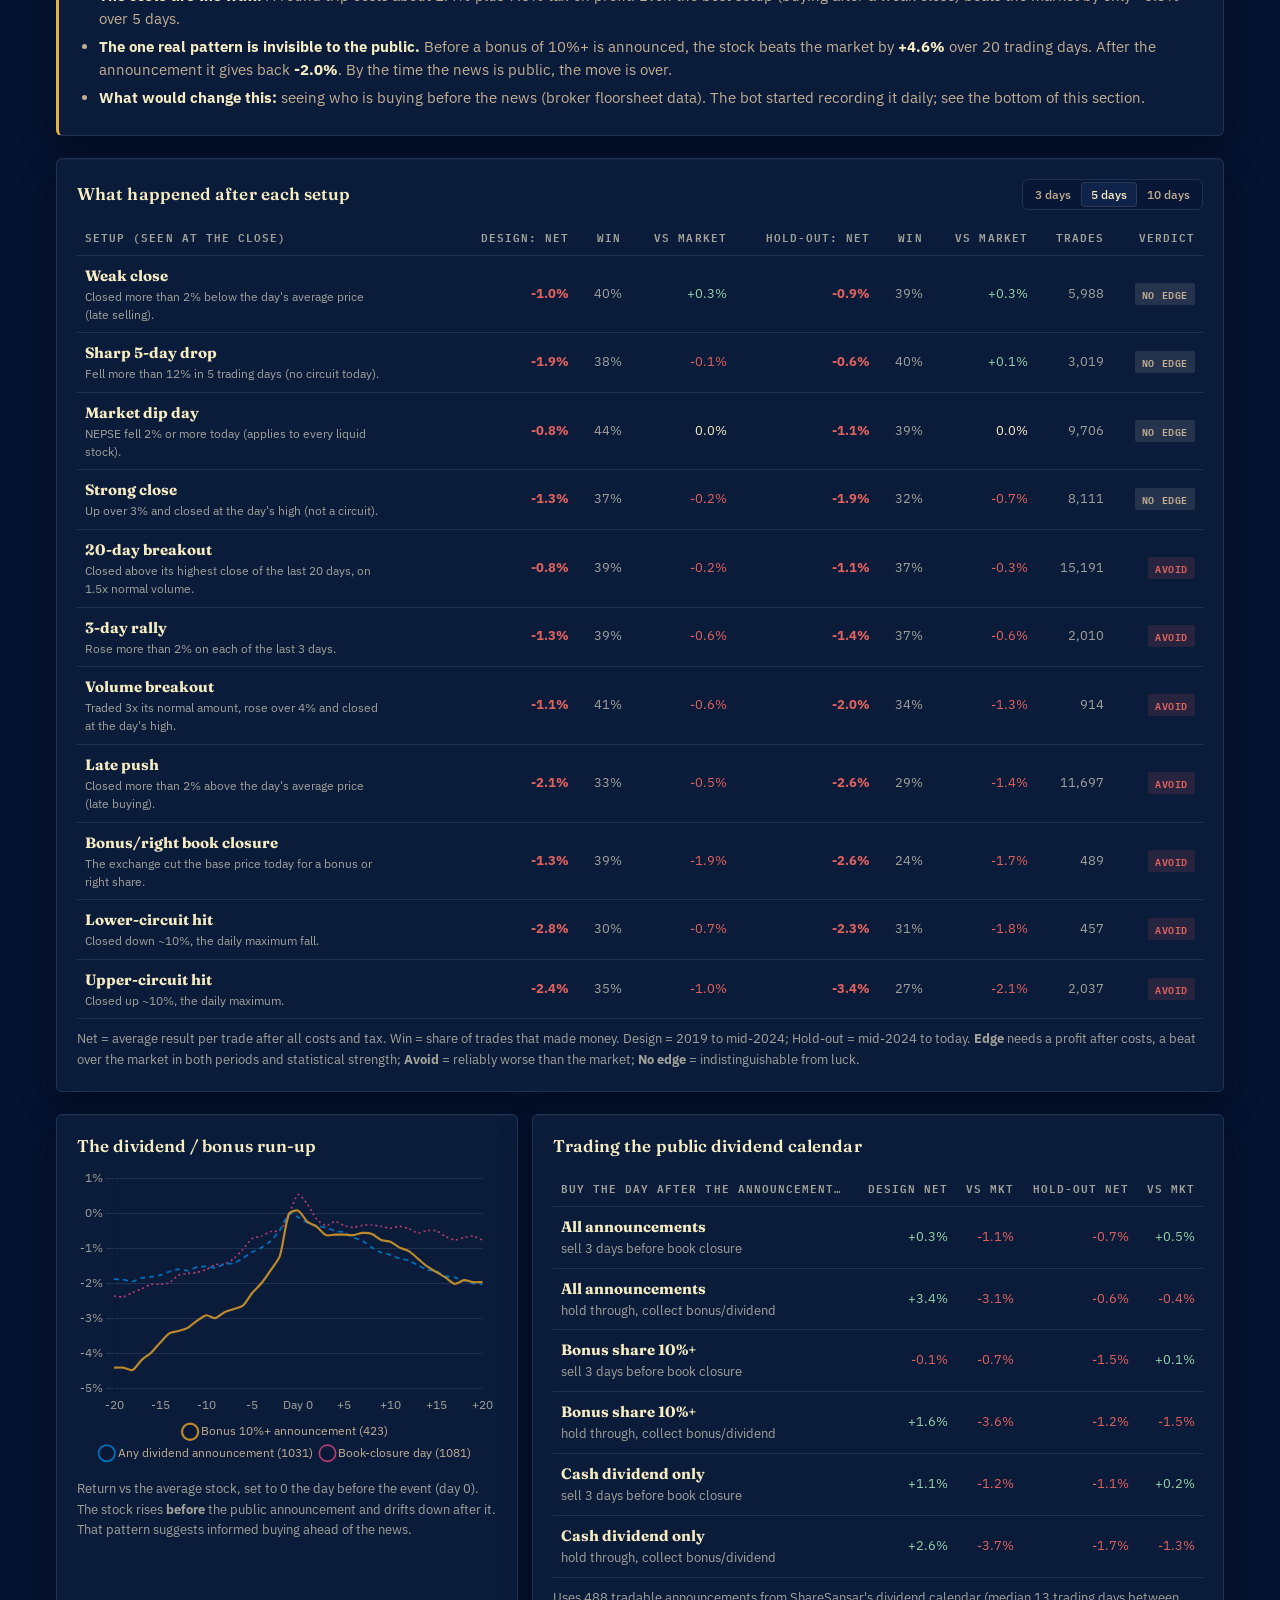
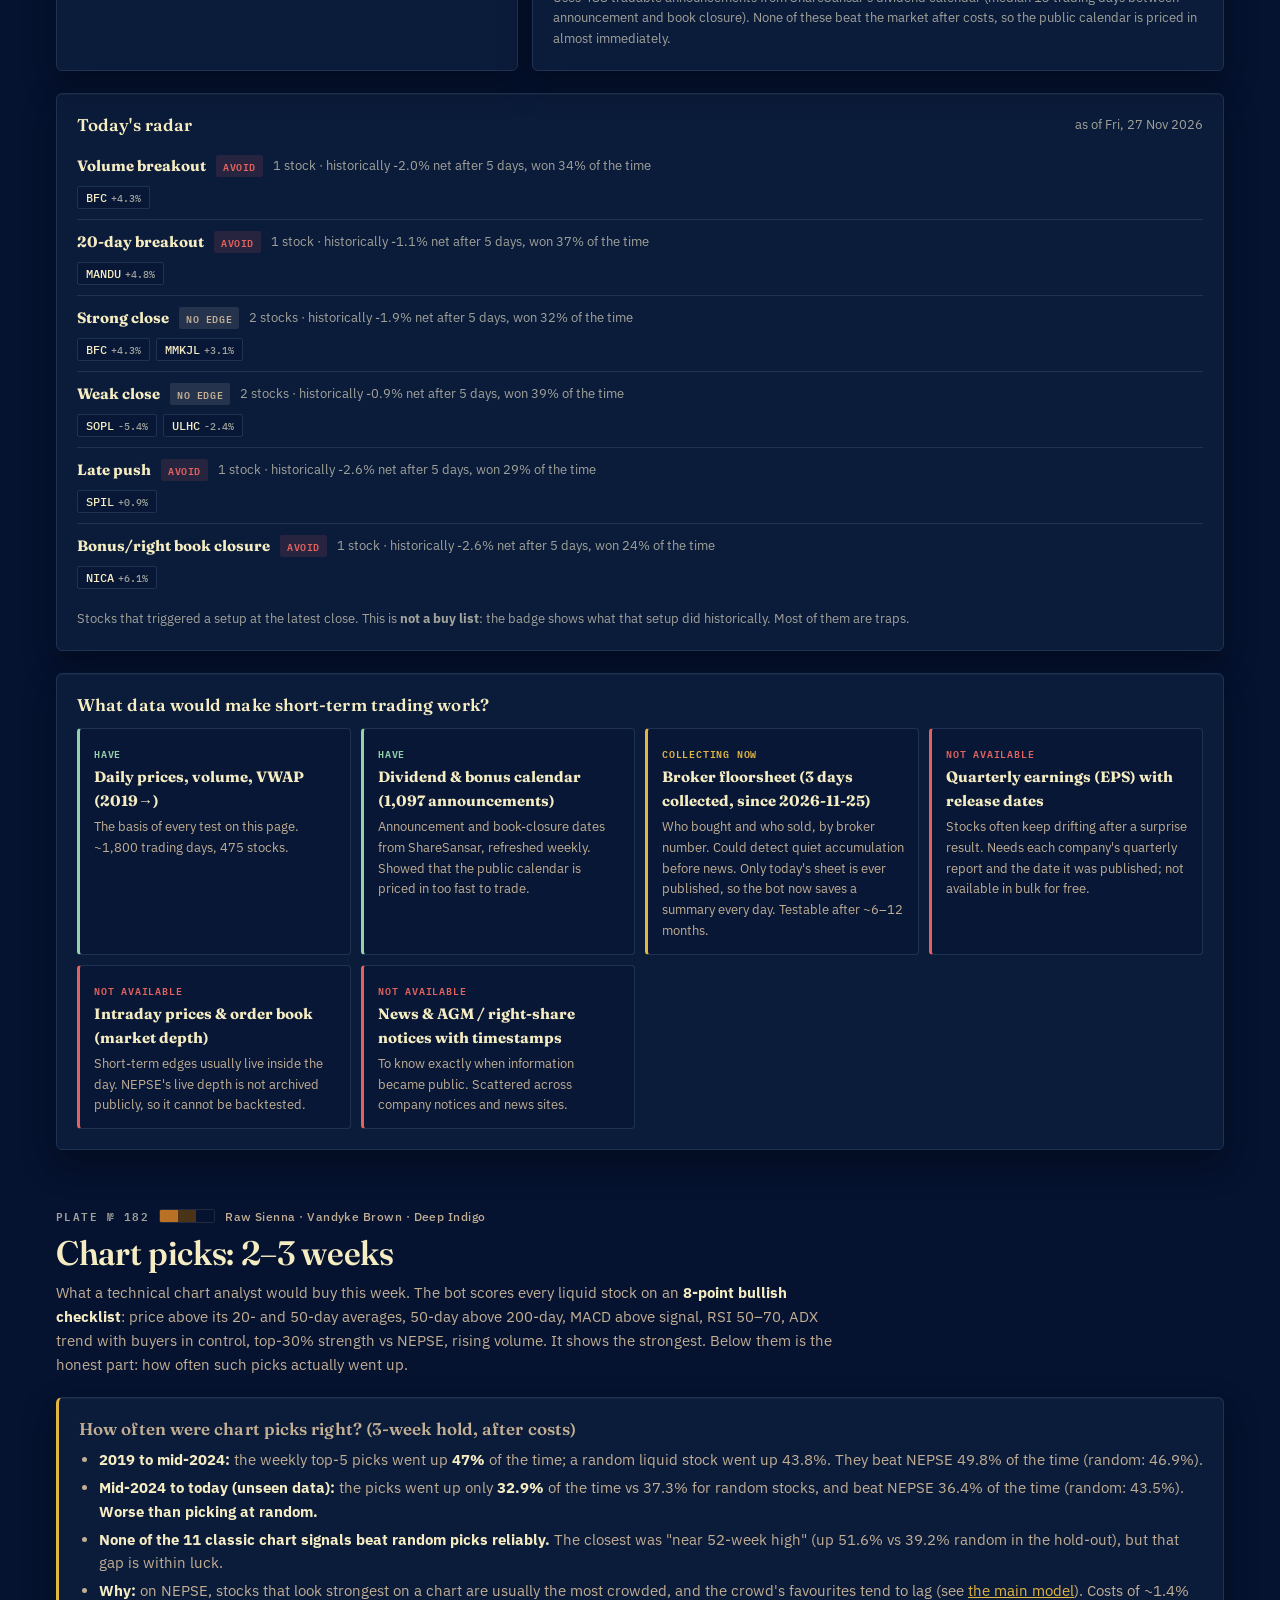
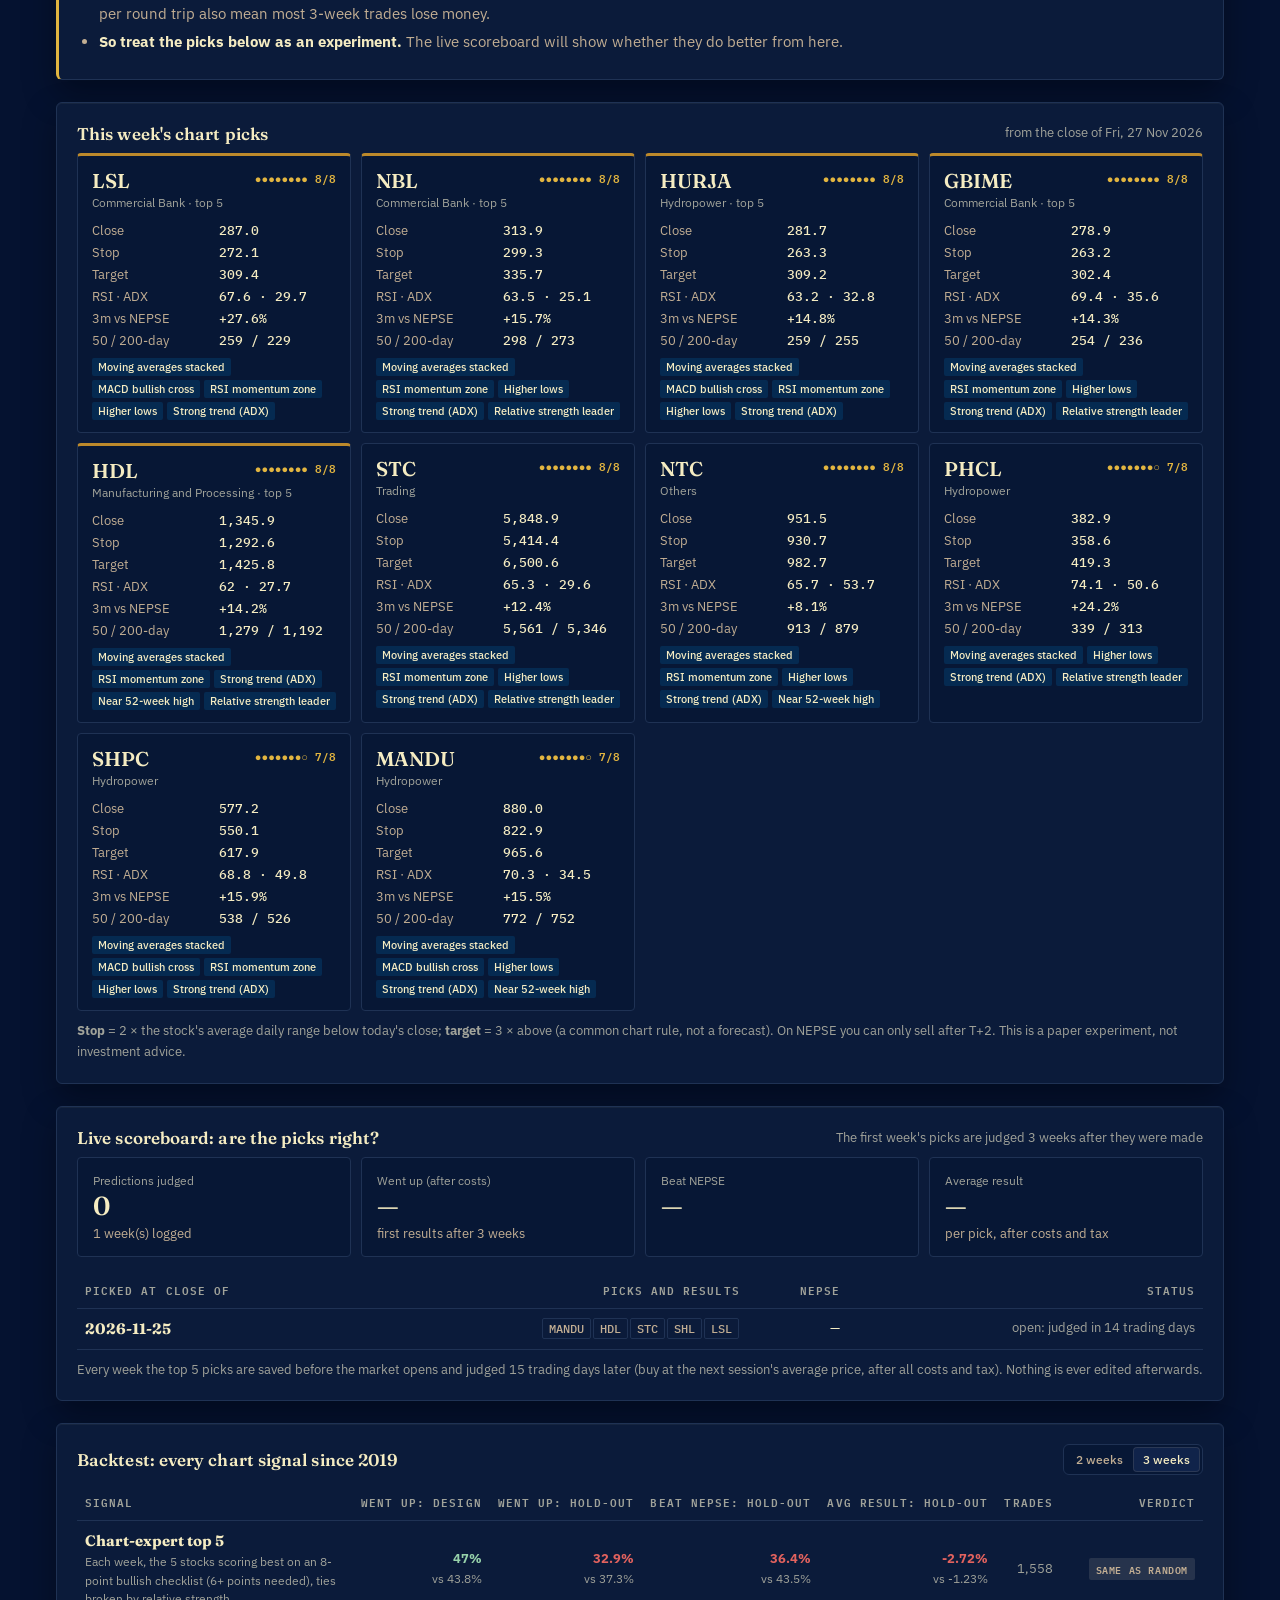
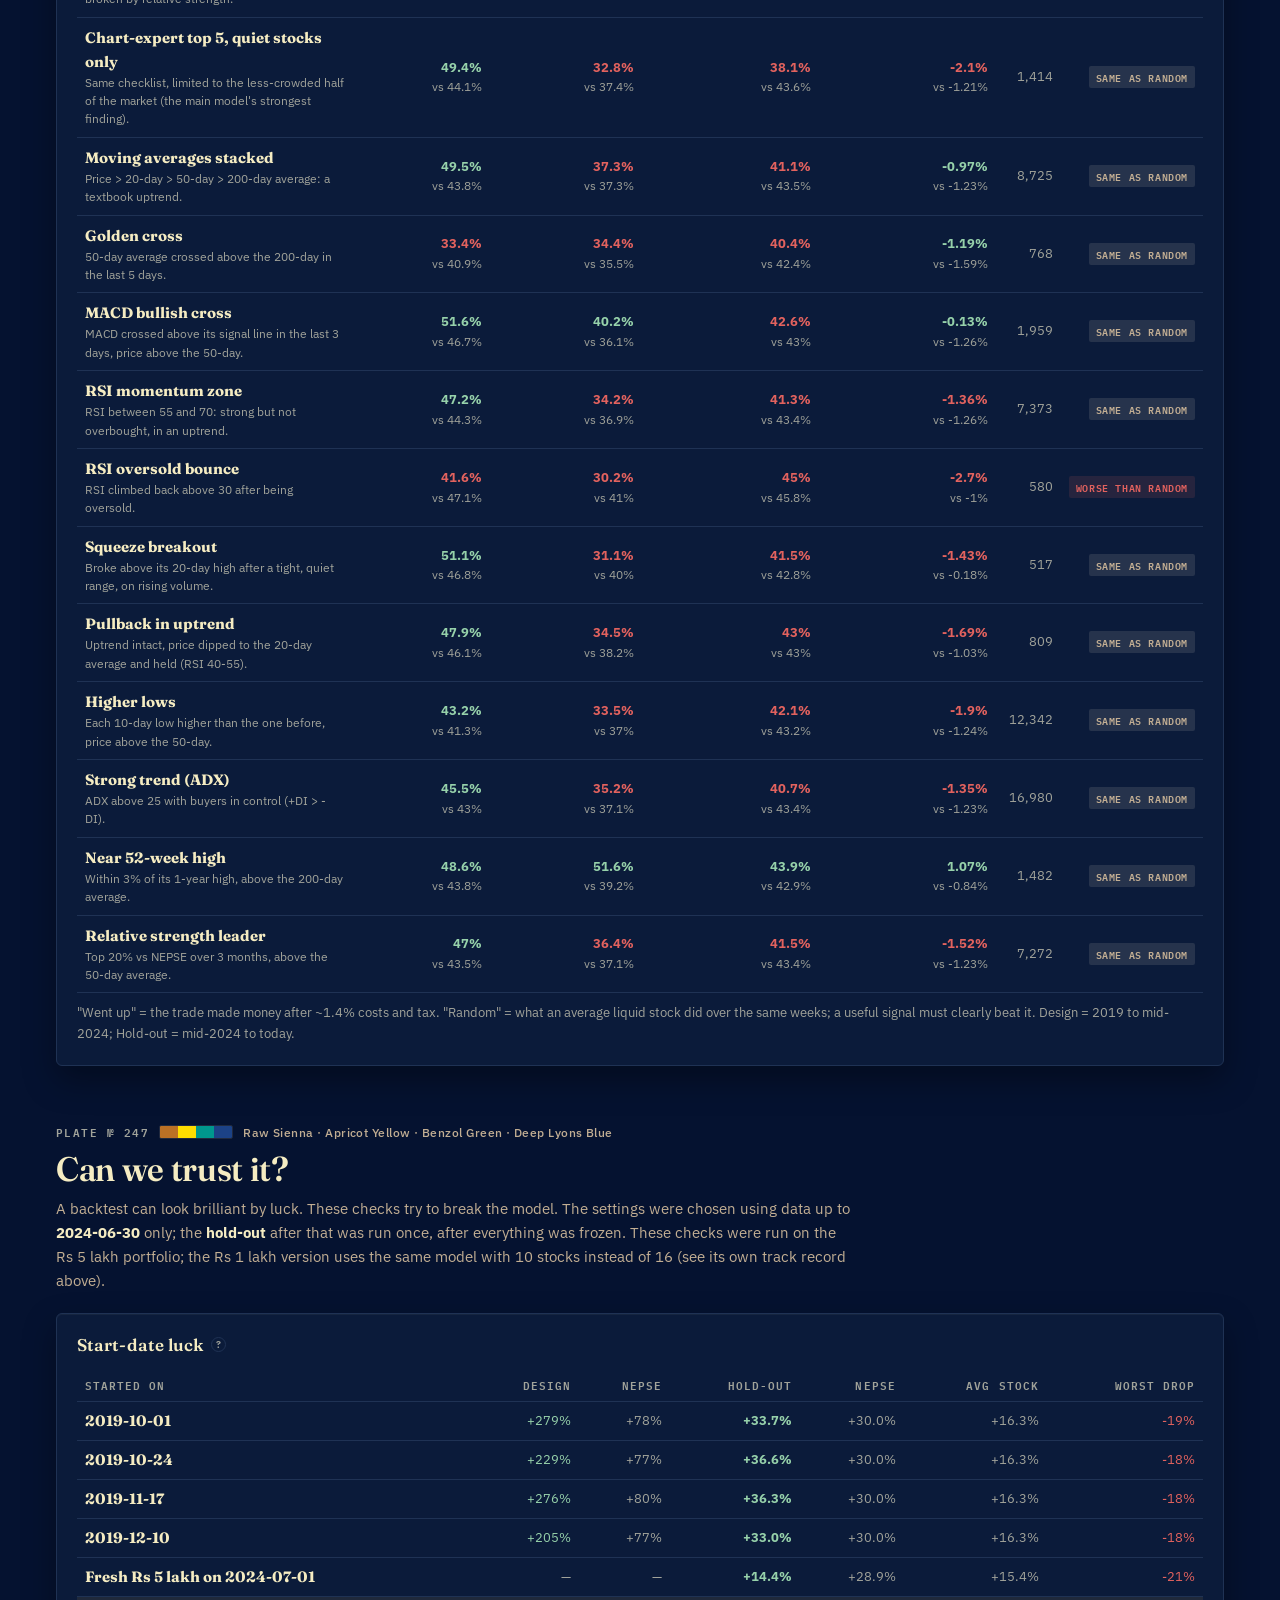
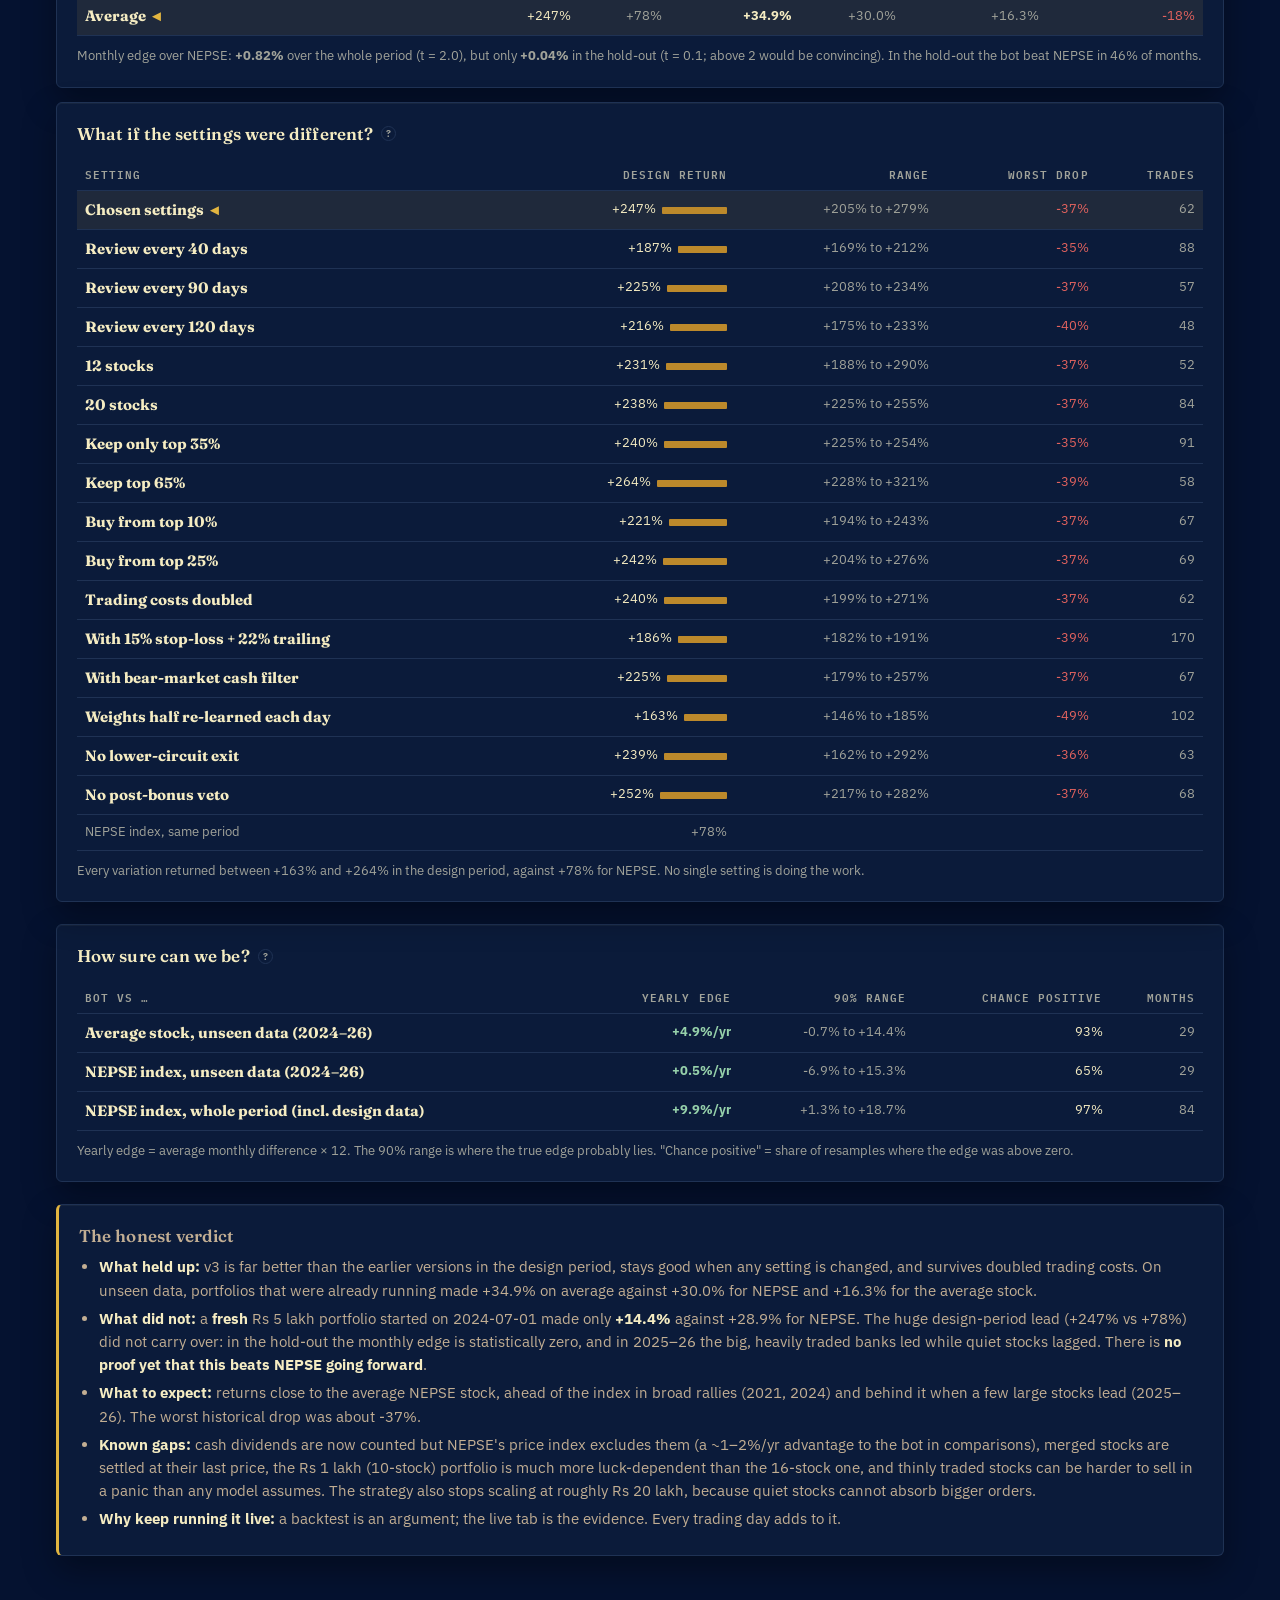
==== commit 5bdaf51d: "Publish dashboard 2026-11-28 03:22 NPT" ====
--- a/index.html
+++ b/index.html
@@ -35,7 +35,7 @@
 </header>
 
 <nav class="subnav"><div class="wrap">
-  <a href="#overview">Overview</a><a href="#holdings">Holdings</a><a href="#brain">Bot's brain</a><a href="#nepal">NEPSE patterns</a><a href="#robust">Robustness</a>
+  <a href="#overview">Overview</a><a href="#holdings">Holdings</a><a href="#brain">Bot's brain</a><a href="#nepal">NEPSE patterns</a><a href="#quick">Quick trades</a><a href="#charts">Chart picks</a><a href="#robust">Robustness</a><a href="#rlog">Research log</a>
   <a href="#log">Activity log</a><a href="#trades">Trades</a><a href="#costs">Costs</a><a href="#how">How it works</a>
 </div></nav>
 
@@ -59,6 +59,7 @@
       <div class="kpi"><label>vs NEPSE index <i class="tip" data-tip="How much better (or worse) the bot did than simply holding the whole market (the NEPSE index).">?</i></label><div class="val" id="kAlpha">—</div><div class="sub" id="kAlphaSub"></div></div>
       <div class="kpi"><label>Cash / In stocks <i class="tip" data-tip="The bot keeps some cash aside, more when the market mood is bad.">?</i></label><div class="val sm" id="kCash">—</div><div class="bar"><span id="kCashBar"></span></div></div>
       <div class="kpi"><label>Worst drop <i class="tip" data-tip="Max drawdown: the biggest fall from a high point. Shows how painful the ride was.">?</i></label><div class="val sm" id="kDD">—</div><div class="sub" id="kDDSub"></div></div>
+      <div class="kpi"><label>XIRR <i class="tip" data-tip="Your return per year, based on the exact dates money went in. Comparable to a fixed-deposit interest rate. Shown after 60 days, because annualising a few weeks of ups and downs gives misleading numbers.">?</i></label><div class="val sm" id="kXirr">—</div><div class="sub" id="kXirrSub"></div></div>
       <div class="kpi"><label>Win rate <i class="tip" data-tip="Share of completed trades (bought and sold) that made money after costs.">?</i></label><div class="val sm" id="kWin">—</div><div class="sub" id="kWinSub"></div></div>
     </div>
 
@@ -166,6 +167,66 @@
     </div>
   </section>
 
+  <!-- ===================== QUICK TRADES -->
+  <section id="quick">
+    <div class="plate" data-plate="quick"></div>
+    <h2>Quick trades: 1–2 weeks</h2>
+    <p class="lead">Can you make quick wins on NEPSE by jumping on short-term spikes? Here is what <b>8 years of history</b> says. Every setup below is tested as a real trade: buy at the next session's average price, sell 3, 5 or 10 trading days later (T+2 makes 3 days the practical minimum), after <b>~1.4% round-trip costs and 7.5% tax on profit</b>. "Vs market" removes what the average stock did over the same days, so a rising market alone doesn't count.</p>
+    <div class="card verdict" id="qVerdict"></div>
+    <div class="card mt">
+      <div class="card-h"><h3>What happened after each setup</h3>
+        <div class="seg" id="qH"><button data-h="3">3 days</button><button class="on" data-h="5">5 days</button><button data-h="10">10 days</button></div></div>
+      <div class="tablewrap"><table class="years qtab" id="qTable"></table></div>
+      <p class="hint">Net = average result per trade after all costs and tax. Win = share of trades that made money. Design = 2019 to mid-2024; Hold-out = mid-2024 to today. <b>Edge</b> needs a profit after costs, a beat over the market in both periods and statistical strength; <b>Avoid</b> = reliably worse than the market; <b>No edge</b> = indistinguishable from luck.</p>
+    </div>
+    <div class="grid2 mt">
+      <div class="card">
+        <h3>The dividend / bonus run-up</h3>
+        <div class="chart"><canvas id="qPath"></canvas></div>
+        <p class="hint" id="qPathNote"></p>
+      </div>
+      <div class="card">
+        <h3>Trading the public dividend calendar</h3>
+        <div class="tablewrap"><table class="years" id="qDiv"></table></div>
+        <p class="hint" id="qDivNote"></p>
+      </div>
+    </div>
+    <div class="card mt">
+      <div class="card-h"><h3>Today's radar</h3><span class="muted" id="qToday"></span></div>
+      <div id="qRadar"></div>
+      <p class="hint">Stocks that triggered a setup at the latest close. This is <b>not a buy list</b>: the badge shows what that setup did historically. Most of them are traps.</p>
+    </div>
+    <div class="card mt">
+      <h3>What data would make short-term trading work?</h3>
+      <div class="needs" id="qNeeds"></div>
+    </div>
+  </section>
+
+  <!-- ===================== CHART PICKS -->
+  <section id="charts">
+    <div class="plate" data-plate="charts"></div>
+    <h2>Chart picks: 2–3 weeks</h2>
+    <p class="lead">What a technical chart analyst would buy this week. The bot scores every liquid stock on an <b>8-point bullish checklist</b>: price above its 20- and 50-day averages, 50-day above 200-day, MACD above signal, RSI 50–70, ADX trend with buyers in control, top-30% strength vs NEPSE, rising volume. It shows the strongest. Below them is the honest part: how often such picks actually went up.</p>
+    <div class="card verdict" id="tVerdict"></div>
+    <div class="card mt">
+      <div class="card-h"><h3>This week's chart picks</h3><span class="muted" id="tDate"></span></div>
+      <div class="tpicks" id="tPicks"></div>
+      <p class="hint"><b>Stop</b> = 2 × the stock's average daily range below today's close; <b>target</b> = 3 × above (a common chart rule, not a forecast). On NEPSE you can only sell after T+2. This is a paper experiment, not investment advice.</p>
+    </div>
+    <div class="card mt">
+      <div class="card-h"><h3>Live scoreboard: are the picks right?</h3><span class="muted" id="tLiveNote"></span></div>
+      <div class="split" id="tLiveKpi"></div>
+      <div class="tablewrap"><table class="years" id="tLive"></table></div>
+      <p class="hint">Every week the top 5 picks are saved before the market opens and judged 15 trading days later (buy at the next session's average price, after all costs and tax). Nothing is ever edited afterwards.</p>
+    </div>
+    <div class="card mt">
+      <div class="card-h"><h3>Backtest: every chart signal since 2019</h3>
+        <div class="seg" id="tH"><button data-h="10">2 weeks</button><button class="on" data-h="15">3 weeks</button></div></div>
+      <div class="tablewrap"><table class="years qtab" id="tTable"></table></div>
+      <p class="hint">"Went up" = the trade made money after ~1.4% costs and tax. "Random" = what an average liquid stock did over the same weeks; a useful signal must clearly beat it. Design = 2019 to mid-2024; Hold-out = mid-2024 to today.</p>
+    </div>
+  </section>
+
   <!-- ===================== ROBUSTNESS -->
   <section id="robust">
     <div class="plate" data-plate="robust"></div>
@@ -183,7 +244,20 @@
         <p class="hint" id="rbSensNote"></p>
       </div>
     </div>
+    <div class="card mt">
+      <h3>How sure can we be? <i class="tip" data-tip="Moving-block bootstrap: the monthly results are resampled 3,000 times in 3-month blocks to see how much the yearly edge could vary by luck.">?</i></h3>
+      <div class="tablewrap"><table class="years" id="rbCI"></table></div>
+      <p class="hint">Yearly edge = average monthly difference × 12. The 90% range is where the true edge probably lies. "Chance positive" = share of resamples where the edge was above zero.</p>
+    </div>
     <div class="card mt verdict" id="rbVerdict"></div>
+  </section>
+
+  <!-- ===================== RESEARCH LOG -->
+  <section id="rlog">
+    <div class="plate" data-plate="rlog"></div>
+    <h2>Research log: everything we tested</h2>
+    <p class="lead" id="rlRule"></p>
+    <div class="card"><div class="tablewrap"><table class="years qtab" id="rlTable"></table></div></div>
   </section>
 
   <!-- ===================== LOG -->
--- a/style.css
+++ b/style.css
@@ -121,13 +121,14 @@
 /* ---------- cards & KPIs */
 .card{background:var(--card);border:1px solid var(--line);border-radius:6px;padding:20px;box-shadow:var(--shadow);min-width:0}
 .card-h{display:flex;justify-content:space-between;align-items:center;gap:10px;flex-wrap:wrap;margin-bottom:8px}.card-h h3{margin:0}
-.kpis{display:grid;grid-template-columns:1.5fr repeat(5,1fr);gap:12px;margin:22px 0 14px}
+.kpis{display:grid;grid-template-columns:1.45fr repeat(6,1fr);gap:10px;margin:22px 0 14px}
 .kpi{background:var(--card);border:1px solid var(--line);border-radius:6px;padding:15px 16px;box-shadow:var(--shadow);min-width:0;position:relative}
 .kpi::after{content:"";position:absolute;left:16px;right:16px;top:0;height:2px;background:var(--line)}
 .kpi.big::after{background:linear-gradient(90deg,var(--f1),var(--f2),var(--f3),var(--f4),var(--f5))}
 .kpi label{font:600 10.5px "IBM Plex Mono";color:var(--muted);text-transform:uppercase;letter-spacing:.12em;display:flex;align-items:center;gap:6px}
 .kpi .val{font:600 24px/1.2 Fraunces,Georgia,serif;margin-top:6px;font-variant-numeric:lining-nums tabular-nums}
-.kpi.big .val{font-size:clamp(26px,2.7vw,38px);color:var(--amber);white-space:nowrap}.kpi .val.sm{font-size:21px}
+.kpi.big .val{font-size:clamp(22px,2.05vw,36px);color:var(--amber);white-space:nowrap}
+@media (max-width:1000px){.kpi.big .val{font-size:34px}}.kpi .val.sm{font-size:21px}
 .kpi .sub{font-size:12.5px;color:var(--ink2)}
 .bar{height:5px;border-radius:1px;background:var(--line);margin-top:12px;overflow:hidden}.bar span{display:block;height:100%;background:var(--c1);width:0;transition:width 1s}
 .tip{font-style:normal;width:15px;height:15px;border-radius:50%;border:1px solid var(--line);display:inline-grid;place-items:center;font:600 9.5px "IBM Plex Sans";cursor:help;color:var(--muted);position:relative;text-transform:none;letter-spacing:0}
@@ -304,3 +305,43 @@
 .seg.pf button.on{color:var(--amber)}
 .pfnote{color:var(--ink2);font-size:13px}
 .pfbar + .banner{margin-top:12px}
+
+/* ---------- quick trades */
+.qtab td small{display:block;color:var(--muted);font-size:11.5px;white-space:normal;max-width:300px}
+.qtab td:first-child{white-space:normal}
+.vb{display:inline-block;font:600 10px "IBM Plex Mono";letter-spacing:.06em;padding:2px 7px;border-radius:2px}
+.vb.edge{background:var(--green-s);color:var(--green)}.vb.avoid{background:var(--red-s);color:var(--red)}
+.vb.noise,.vb.few{background:color-mix(in srgb,var(--muted) 18%,transparent);color:var(--ink2)}
+.qgroup{border-top:1px solid var(--line);padding:10px 0}.qgroup:first-child{border-top:0}
+.qgroup .qh{display:flex;gap:10px;align-items:center;flex-wrap:wrap;font-size:13.5px}
+.qgroup .qh b{font-family:Fraunces,Georgia,serif;font-size:15px}
+.chips{display:flex;flex-wrap:wrap;gap:6px;margin-top:8px}
+.chip2{font:500 12px "IBM Plex Mono";padding:3px 8px;border:1px solid var(--line);border-radius:2px;background:var(--bg2);color:var(--ink)}
+.chip2 small{color:var(--muted);margin-left:4px}
+.needs{display:grid;grid-template-columns:repeat(auto-fill,minmax(270px,1fr));gap:10px}
+.need{border:1px solid var(--line);border-radius:4px;padding:12px 14px;background:var(--bg2);border-left:3px solid var(--nc,var(--line))}
+.need b{font-family:Fraunces,Georgia,serif;font-size:15px;display:block;margin-bottom:2px}
+.need .st{font:600 10px "IBM Plex Mono";letter-spacing:.08em;text-transform:uppercase;color:var(--nc)}
+.need p{margin:4px 0 0;font-size:13px;color:var(--ink2)}
+
+/* ---------- chart picks */
+.tpicks{display:grid;grid-template-columns:repeat(auto-fill,minmax(220px,1fr));gap:10px}
+.tp{border:1px solid var(--line);border-radius:4px;padding:12px 14px;background:var(--bg2);position:relative}
+.tp.top{border-top:3px solid var(--c1)}
+.tp .s{font:600 20px Fraunces,Georgia,serif}.tp .sec{color:var(--muted);font-size:12px}
+.tp .pts{float:right;font:600 11px "IBM Plex Mono";color:var(--amber)}
+.tp .lv{display:grid;grid-template-columns:1fr 1fr;gap:2px 10px;margin-top:8px;font-size:12.5px;color:var(--ink2)}
+.tp .lv b{color:var(--ink);font-family:"IBM Plex Mono";font-weight:500}
+.tp .tg{margin-top:8px;display:flex;flex-wrap:wrap;gap:4px}
+.tp .tg span{font:500 10.5px "IBM Plex Sans";padding:2px 6px;border-radius:2px;background:color-mix(in srgb,var(--c2) 22%,transparent);color:var(--ink)}
+.res{font:500 12px "IBM Plex Mono";padding:2px 6px;border-radius:2px;margin:1px;display:inline-block;border:1px solid var(--line)}
+.res.w{background:var(--green-s);color:var(--green)}.res.l{background:var(--red-s);color:var(--red)}.res.o{color:var(--ink2)}
+
+/* ---------- research log */
+.st2{display:inline-block;font:600 10px "IBM Plex Mono";letter-spacing:.06em;padding:2px 7px;border-radius:2px;text-transform:uppercase}
+.st2.adopted{background:var(--green-s);color:var(--green)}.st2.rejected{background:var(--red-s);color:var(--red)}
+.st2.watch,.st2.collecting{background:color-mix(in srgb,var(--amber) 16%,transparent);color:var(--amber)}
+.st2.blocked{background:color-mix(in srgb,var(--muted) 18%,transparent);color:var(--ink2)}
+#rlTable td{white-space:normal;vertical-align:top}#rlTable td.area{font:600 10.5px "IBM Plex Mono";letter-spacing:.08em;color:var(--muted);text-transform:uppercase}
+#rlTable td small{max-width:420px}
+#rlTable td,#rlTable th{text-align:left}
